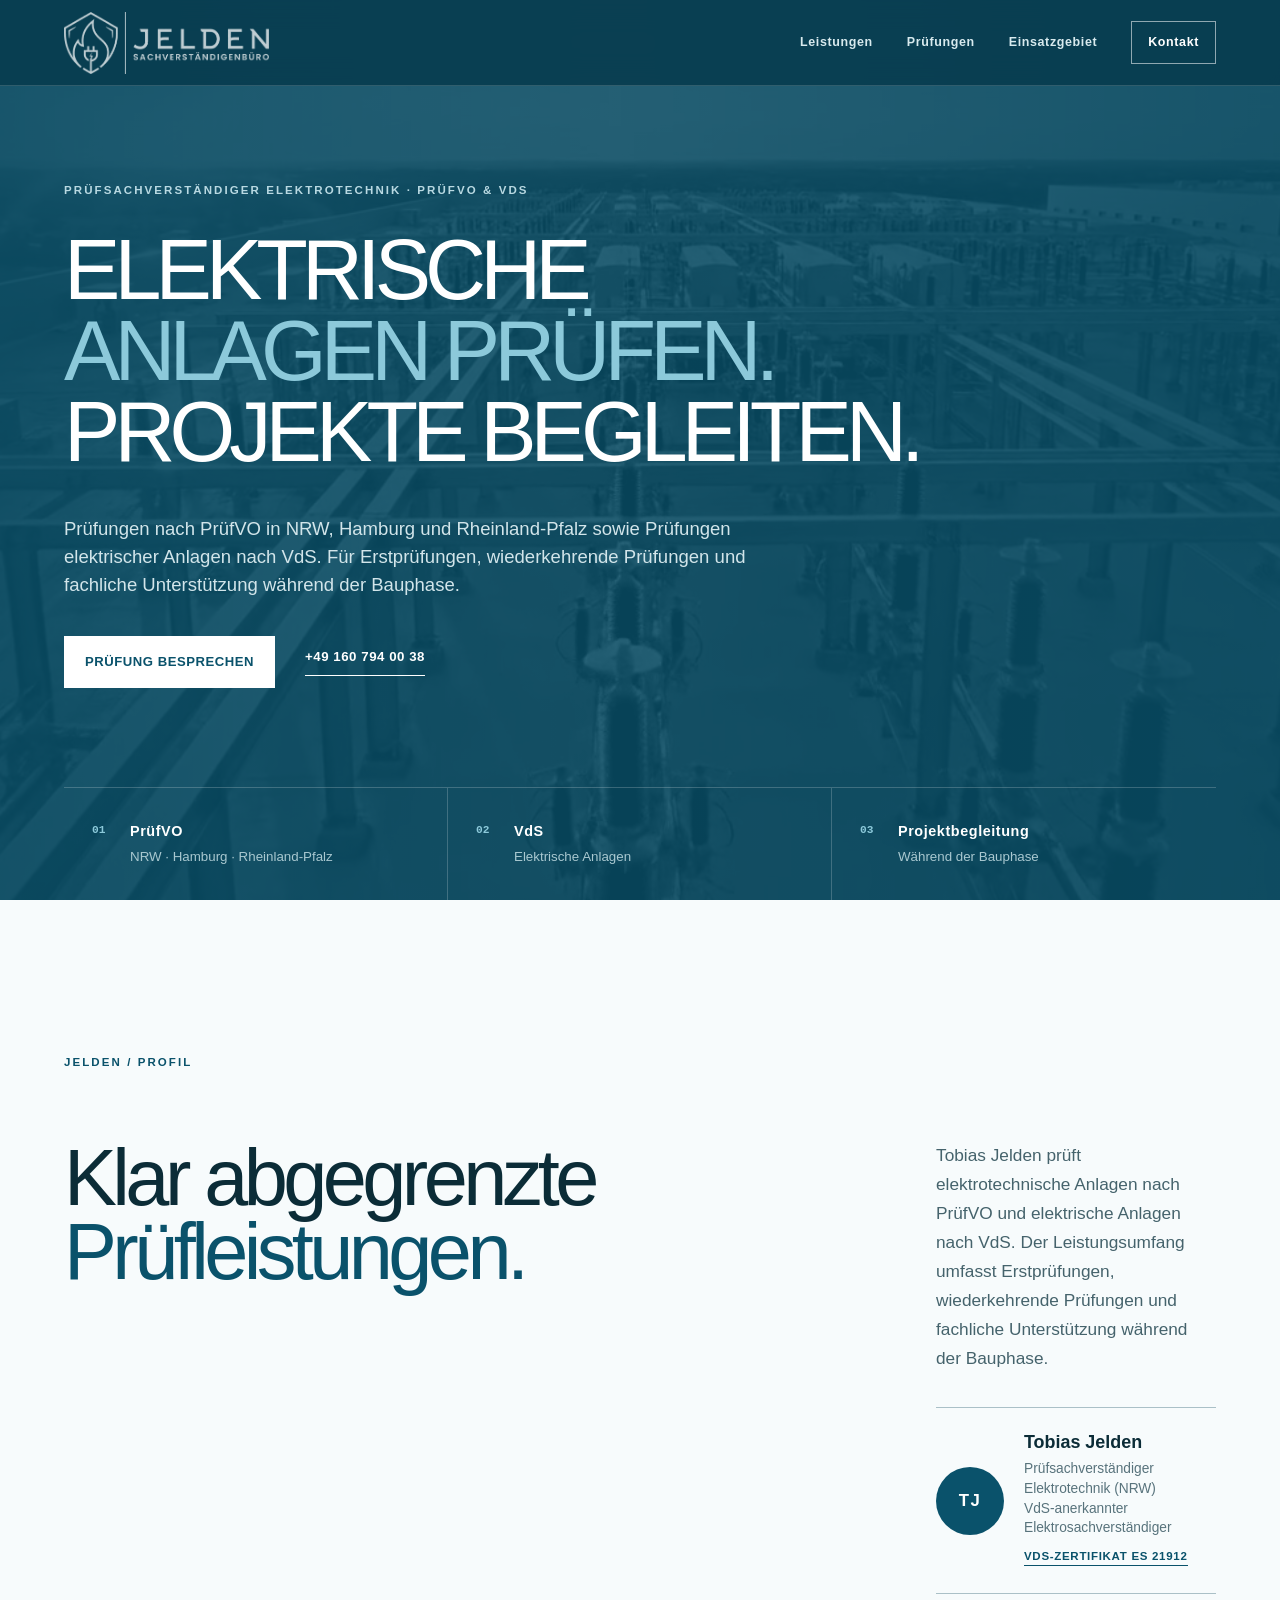
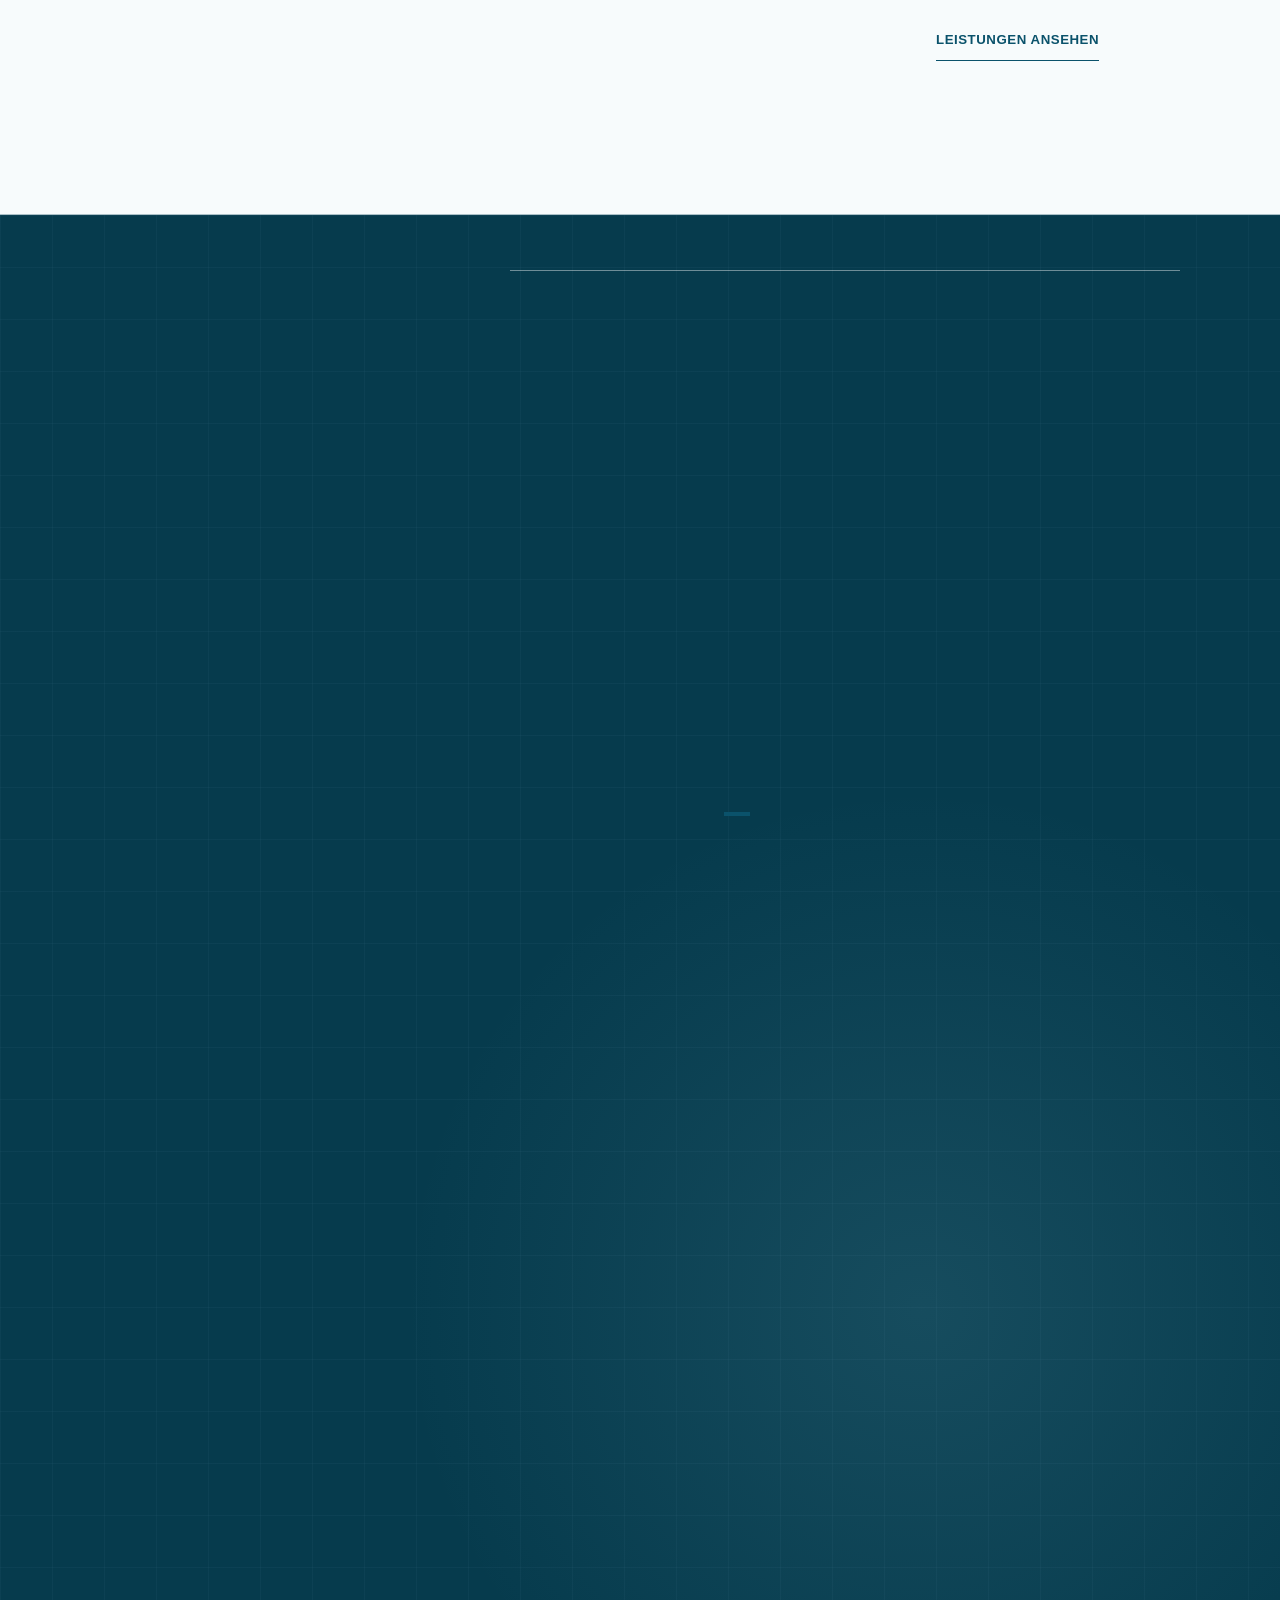
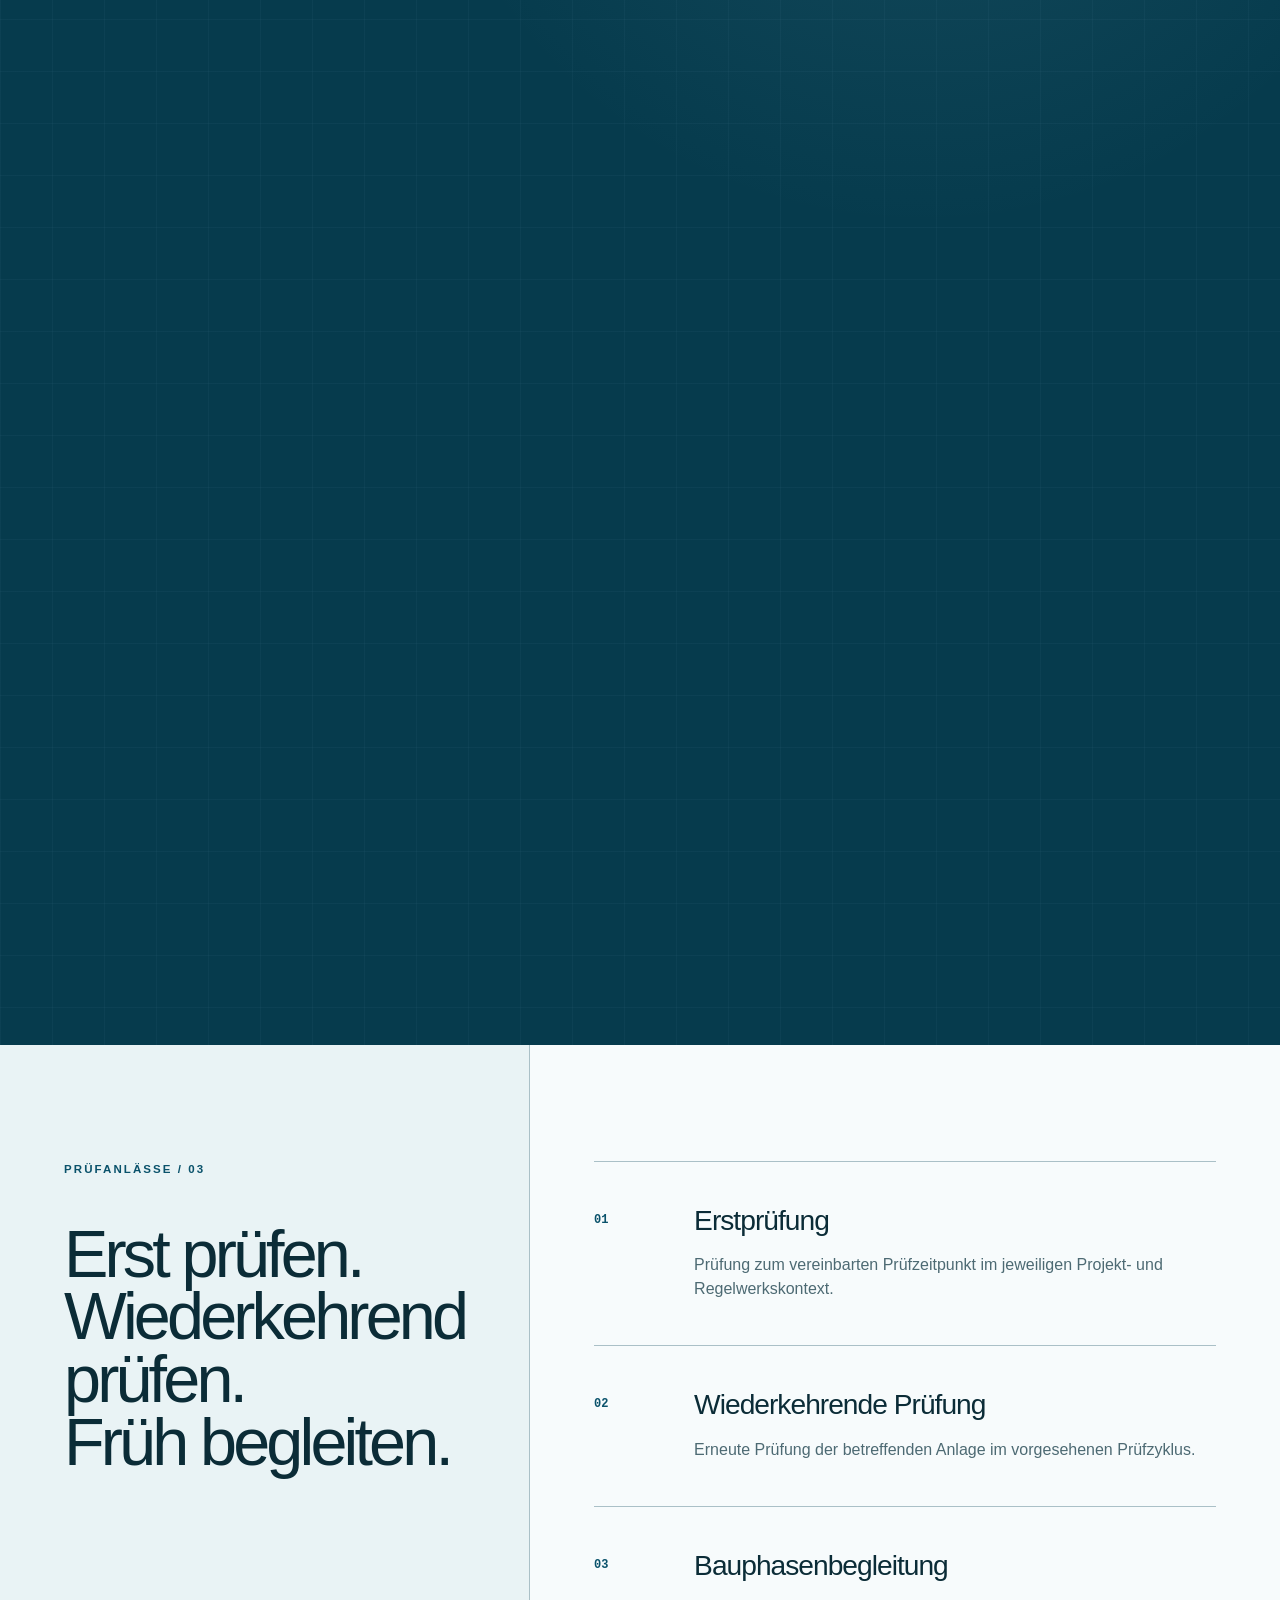
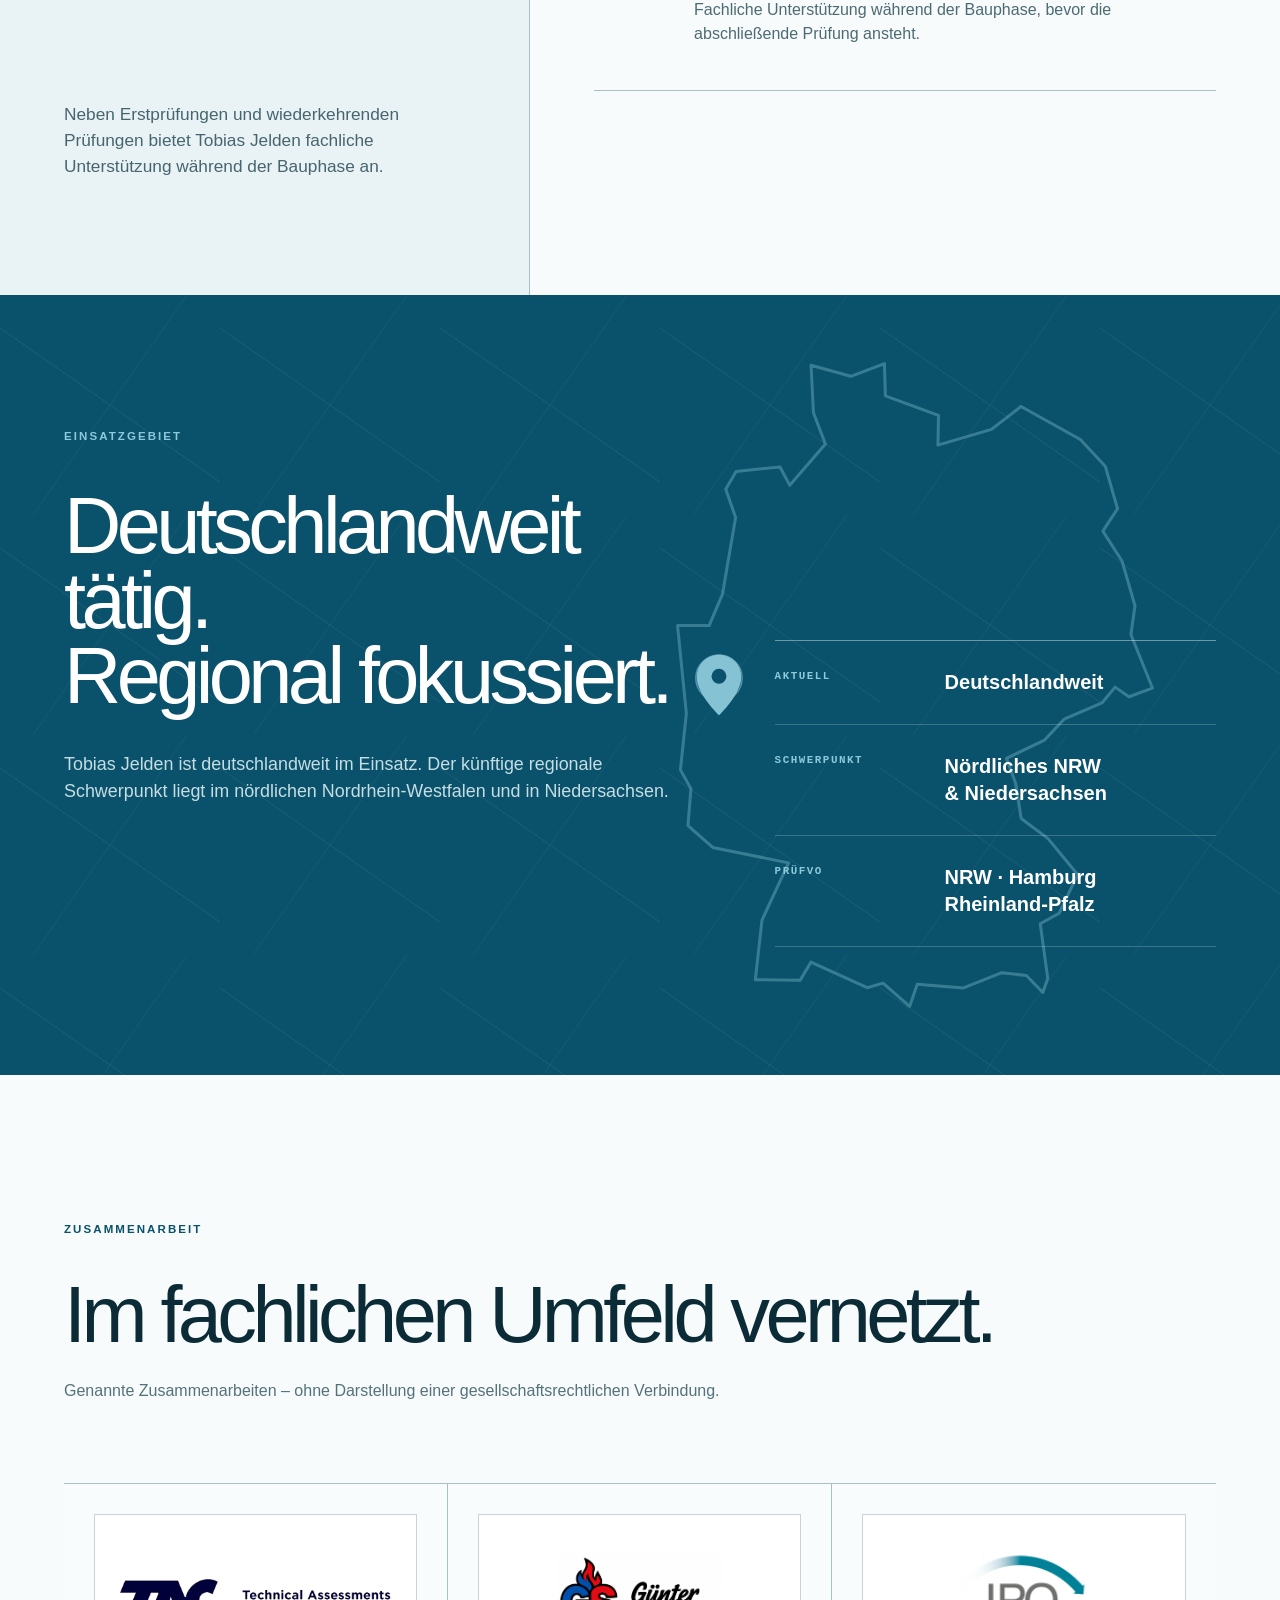
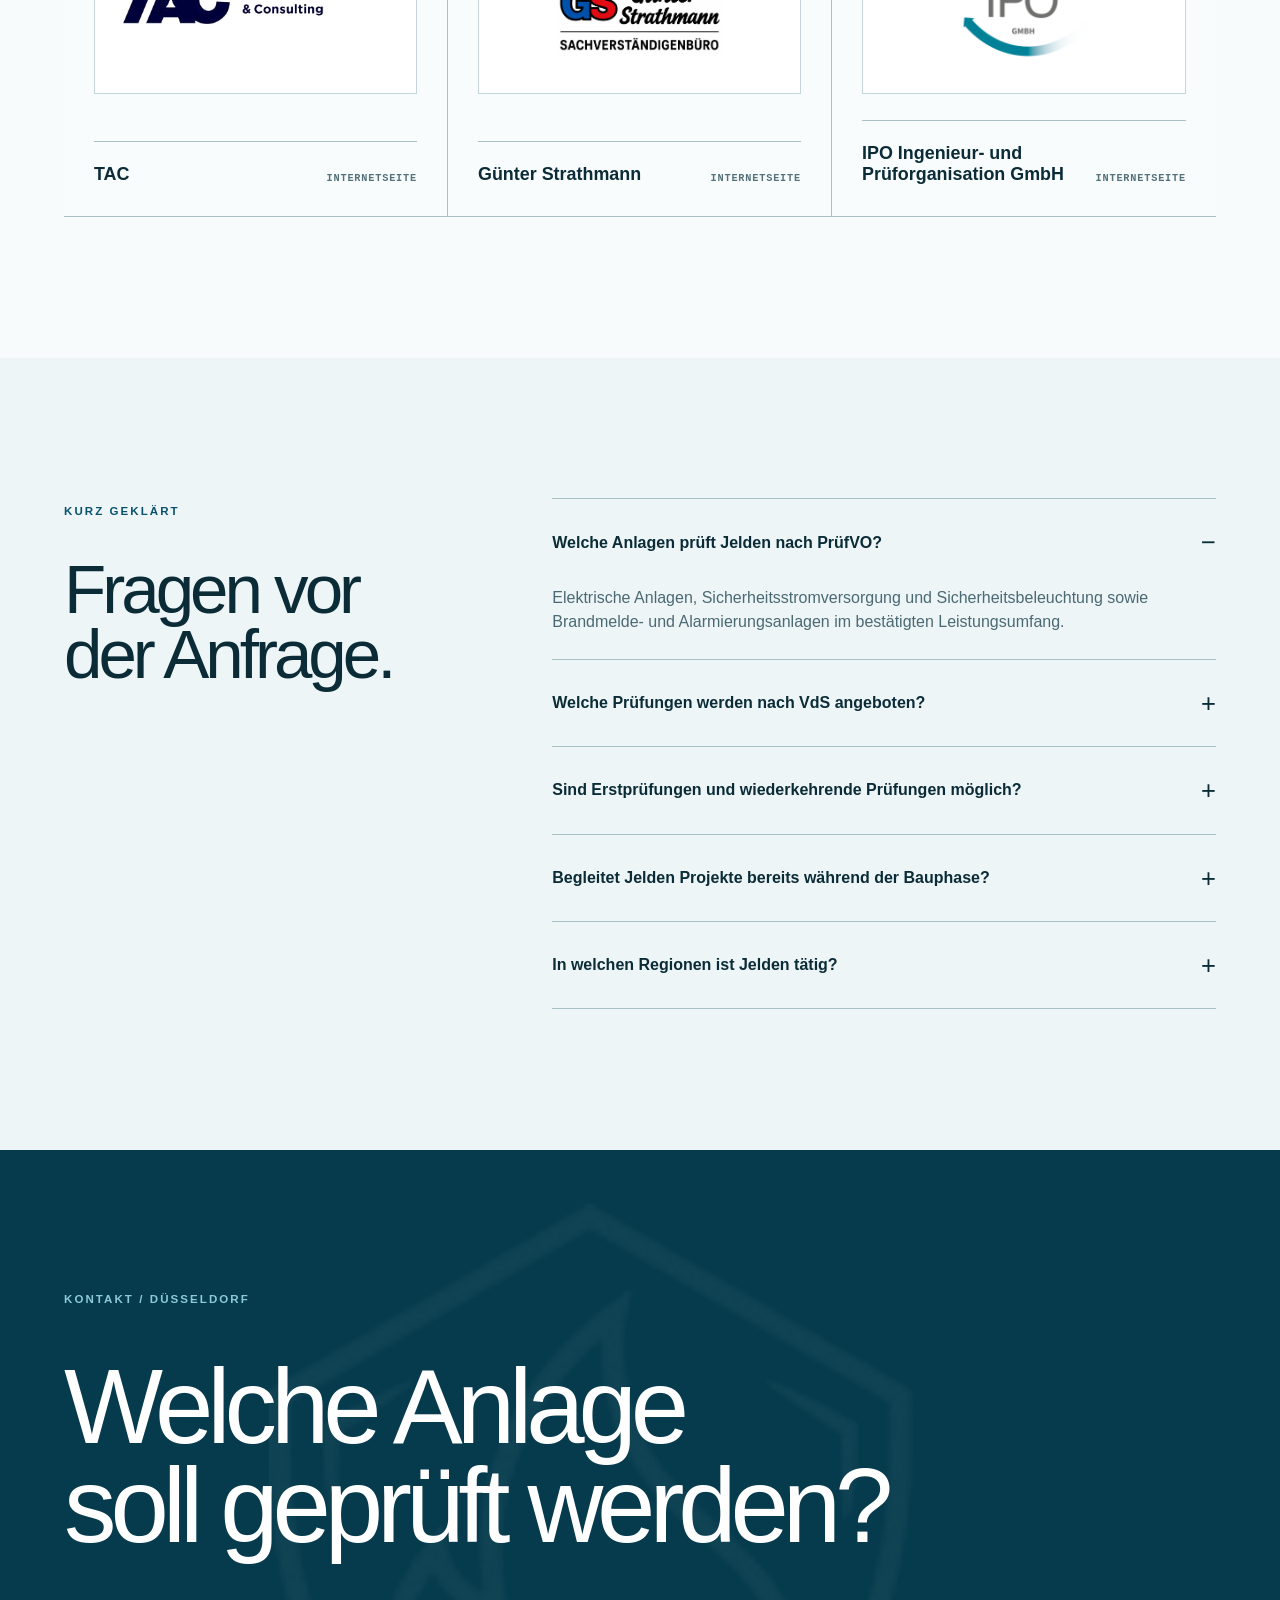
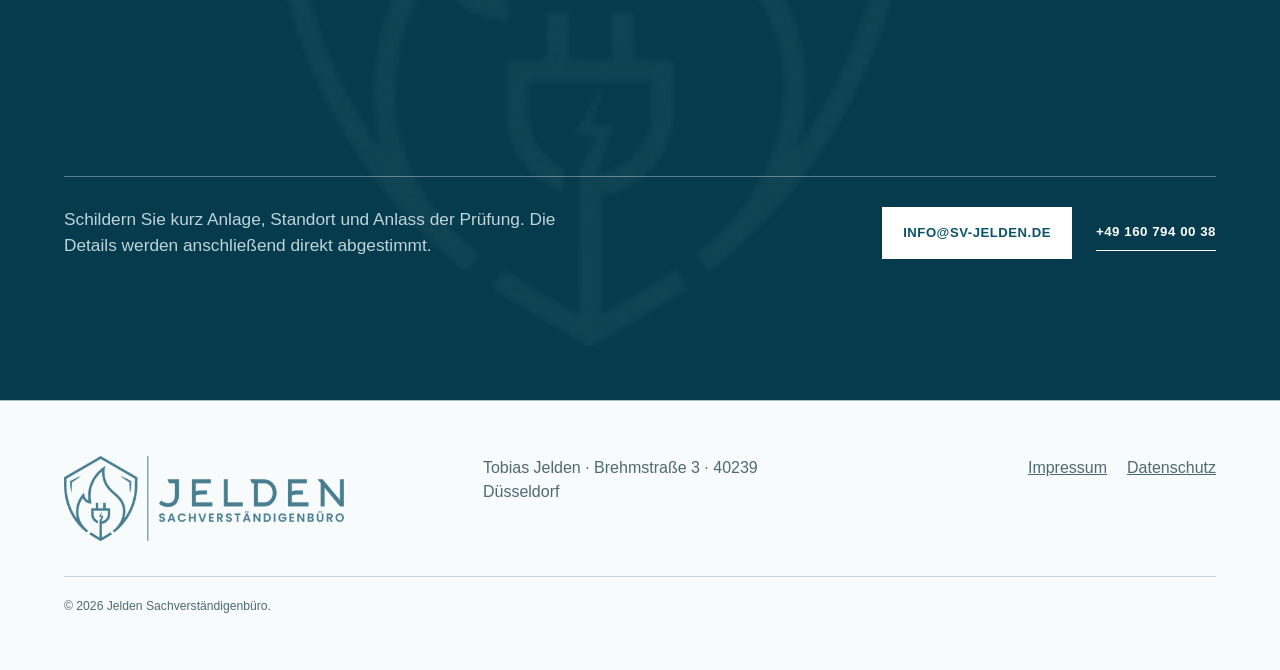
==== v2/index.html @ fa3ef84e "Restore header logo and center contact watermark" ====
<!doctype html>
<html lang="de">
<head>
  <meta charset="utf-8">
  <meta name="viewport" content="width=device-width, initial-scale=1">
  <meta name="robots" content="noindex,nofollow,noarchive">
  <meta name="description" content="Prüfungen elektrischer Anlagen, Sicherheitsstromversorgung, Sicherheitsbeleuchtung sowie Brandmelde- und Alarmierungsanlagen nach PrüfVO und VdS.">
  <meta name="theme-color" content="#0a526b">
  <meta property="og:title" content="Prüfsachverständiger Elektrotechnik | Jelden">
  <meta property="og:description" content="Prüfungen elektrischer Anlagen, Sicherheitsstromversorgung, Sicherheitsbeleuchtung sowie Brandmelde- und Alarmierungsanlagen nach PrüfVO und VdS.">
  <meta property="og:type" content="website">
  <title>Prüfsachverständiger Elektrotechnik | Jelden</title>
  <link rel="icon" href="../assets/favicon.ico?v=5">
  <link rel="apple-touch-icon" href="../assets/apple-touch-icon.png?v=5">
  <link rel="stylesheet" href="styles.css?v=21">
  <script src="script.js?v=8" defer></script>
</head>
<body>
  <a class="skip-link" href="#main">Zum Inhalt springen</a>

  <header class="site-header" data-header>
    <a class="brand" href="#top" aria-label="Jelden Sachverständigenbüro – Start">
      <img src="../assets/brand/logo-white-transparent.png?v=3" alt="Jelden Sachverständigenbüro" width="449" height="136">
    </a>
    <button class="menu-toggle" type="button" aria-label="Menü öffnen" aria-controls="main-nav" aria-expanded="false" data-menu-toggle>
      <span></span><span></span>
    </button>
    <nav class="main-nav" id="main-nav" aria-label="Hauptnavigation" data-nav>
      <a href="#leistungen">Leistungen</a>
      <a href="#pruefungen">Prüfungen</a>
      <a href="#gebiet">Einsatzgebiet</a>
      <a href="#kontakt" class="nav-cta">Kontakt</a>
    </nav>
  </header>

  <main id="main">
    <section class="hero" id="top">
      <div class="hero-media" aria-hidden="true">
        <video class="hero-video hero-video-pruefanlagen" data-hero-video muted autoplay loop playsinline preload="metadata" poster="../assets/video/hero-jelden-pruefanlagen.jpg?v=5">
          <source src="../assets/video/hero-jelden-pruefanlagen.webm?v=5" type="video/webm">
          <source src="../assets/video/hero-jelden-pruefanlagen.mp4?v=5" type="video/mp4">
        </video>
      </div>
      <div class="hero-content">
        <p class="kicker">Prüfsachverständiger Elektrotechnik · PrüfVO &amp; VdS</p>
        <h1>ELEKTRISCHE<br><span>ANLAGEN PRÜFEN.</span><br>PROJEKTE BEGLEITEN.</h1>
        <p class="hero-lead">Prüfungen nach PrüfVO in NRW, Hamburg und Rheinland-Pfalz sowie Prüfungen elektrischer Anlagen nach VdS. Für Erstprüfungen, wiederkehrende Prüfungen und fachliche Unterstützung während der Bauphase.</p>
        <div class="hero-actions">
          <a class="button button-light" href="mailto:info@sv-jelden.de?subject=Anfrage%20zur%20Pr%C3%BCfung">Prüfung besprechen</a>
          <a class="text-link" href="tel:+491607940038">+49 160 794 00 38</a>
        </div>
      </div>
      <div class="hero-facts">
        <div><span>01</span><strong>PrüfVO</strong><small>NRW · Hamburg · Rheinland-Pfalz</small></div>
        <div><span>02</span><strong>VdS</strong><small>Elektrische Anlagen</small></div>
        <div><span>03</span><strong>Projektbegleitung</strong><small>Während der Bauphase</small></div>
      </div>
    </section>

    <section class="statement" aria-labelledby="statement-title">
      <div class="section-code">JELDEN / PROFIL</div>
      <h2 id="statement-title">Klar abgegrenzte<br><span>Prüfleistungen.</span></h2>
      <div class="statement-copy">
        <p>Tobias Jelden prüft elektrotechnische Anlagen nach PrüfVO und elektrische Anlagen nach VdS. Der Leistungsumfang umfasst Erstprüfungen, wiederkehrende Prüfungen und fachliche Unterstützung während der Bauphase.</p>
        <div class="profile-proof" aria-label="Qualifikation von Tobias Jelden">
          <span class="profile-monogram" aria-hidden="true">TJ</span>
          <div>
            <strong>Tobias Jelden</strong>
            <span>Prüfsachverständiger Elektrotechnik (NRW)<br>VdS-anerkannter Elektrosachverständiger</span>
            <a href="https://vds.de/zertifikate/zertifikat/3F853292" target="_blank" rel="noopener noreferrer">VdS-Zertifikat ES 21912</a>
          </div>
        </div>
        <a class="line-link" href="#leistungen">Leistungen ansehen</a>
      </div>
    </section>

    <section class="services" id="leistungen" aria-labelledby="services-title" data-clipboard-section>
      <header class="services-intro dark-head">
        <span class="section-code">LEISTUNGSBEREICHE / 04</span>
        <h2 id="services-title">Was geprüft wird.</h2>
        <p>Anlagenart, Standort und Prüfungsanlass bestimmen den konkreten Umfang.</p>
        <span class="scroll-note" aria-hidden="true">Scrollen: Leistungen durchlaufen</span>
      </header>
      <div class="clipboard-track">
        <div class="clipboard-stage">
          <div class="clipboard" data-clipboard data-current-service="01">
            <div class="clipboard-clip" aria-hidden="true"><span></span></div>
            <div class="clipboard-sheet">
              <div class="sheet-head">
                <img class="sheet-logo" src="../assets/brand/logo-teal-transparent.png" alt="Jelden Sachverständigenbüro" width="449" height="136">
                <div><span>PRÜFPROTOKOLL / LEISTUNGEN</span><strong>Leistungs-Checkliste</strong></div>
                <small>Fachrichtung<br>Elektrotechnik</small>
              </div>
              <div class="service-list" aria-label="Vier Leistungsbereiche, die beim Scrollen nacheinander angezeigt werden">
                <article class="service-row is-active is-checked" data-clipboard-item>
                  <span class="service-check" aria-hidden="true">✓</span>
                  <div><span class="service-number">01</span><h3>Elektrische Anlagen nach PrüfVO</h3><p>Prüfungen elektrischer Anlagen im bestätigten Leistungsumfang für NRW, Hamburg und Rheinland-Pfalz.</p></div>
                  <span class="service-tag">PRÜFVO</span>
                </article>
                <article class="service-row" data-clipboard-item>
                  <span class="service-check" aria-hidden="true">✓</span>
                  <div><span class="service-number">02</span><h3>Sicherheitsstrom&shy;versorgung &amp; Sicherheits&shy;beleuchtung</h3><p>Prüfungen von Sicherheitsstromversorgungs- und Sicherheitsbeleuchtungsanlagen nach PrüfVO.</p></div>
                  <span class="service-tag">PRÜFVO</span>
                </article>
                <article class="service-row" data-clipboard-item>
                  <span class="service-check" aria-hidden="true">✓</span>
                  <div><span class="service-number">03</span><h3>Brandmelde- &amp; Alarmierungs&shy;anlagen</h3><p>Prüfungen von Brandmelde- und Alarmierungsanlagen nach PrüfVO.</p></div>
                  <span class="service-tag">PRÜFVO</span>
                </article>
                <article class="service-row" data-clipboard-item>
                  <span class="service-check" aria-hidden="true">✓</span>
                  <div><span class="service-number">04</span><h3>VdS-Prüfung elektrischer Anlagen</h3><p>Prüfungen elektrischer Anlagen durch einen VdS-anerkannten Elektrosachverständigen.</p></div>
                  <span class="service-tag">VdS</span>
                </article>
              </div>
              <div class="sheet-foot" aria-hidden="true">
                <span class="sheet-counter"><b data-service-current>01</b> / 04</span>
                <span class="service-progress"><i class="is-current"></i><i></i><i></i><i></i></span>
                <span>Standort + Anlass beachten</span>
              </div>
            </div>
          </div>
        </div>
      </div>
    </section>

    <section class="inspection-modes" id="pruefungen" aria-labelledby="modes-title">
      <div class="modes-intro">
        <span class="section-code">PRÜFANLÄSSE / 03</span>
        <h2 id="modes-title">Erst prüfen.<br>Wiederkehrend prüfen.<br>Früh begleiten.</h2>
        <p>Neben Erstprüfungen und wiederkehrenden Prüfungen bietet Tobias Jelden fachliche Unterstützung während der Bauphase an.</p>
      </div>
      <div class="modes-list">
        <article><span>01</span><h3>Erstprüfung</h3><p>Prüfung zum vereinbarten Prüfzeitpunkt im jeweiligen Projekt- und Regelwerkskontext.</p></article>
        <article><span>02</span><h3>Wiederkehrende Prüfung</h3><p>Erneute Prüfung der betreffenden Anlage im vorgesehenen Prüfzyklus.</p></article>
        <article><span>03</span><h3>Bauphasenbegleitung</h3><p>Fachliche Unterstützung während der Bauphase, bevor die abschließende Prüfung ansteht.</p></article>
      </div>
    </section>

    <section class="territory" id="gebiet" aria-labelledby="territory-title">
      <div class="territory-grid" aria-hidden="true"></div>
      <div class="territory-map" aria-hidden="true">
        <img src="../assets/maps/germany-duesseldorf.svg?v=2" alt="" width="620" height="760">
      </div>
      <div class="territory-copy">
        <span class="section-code">EINSATZGEBIET</span>
        <h2 id="territory-title">Deutschlandweit tätig.<br>Regional fokussiert.</h2>
        <p>Tobias Jelden ist deutschlandweit im Einsatz. Der künftige regionale Schwerpunkt liegt im nördlichen Nordrhein-Westfalen und in Niedersachsen.</p>
      </div>
      <div class="territory-data">
        <div><span>AKTUELL</span><strong>Deutschlandweit</strong></div>
        <div><span>SCHWERPUNKT</span><strong>Nördliches NRW<br>& Niedersachsen</strong></div>
        <div><span>PRÜFVO</span><strong>NRW · Hamburg<br>Rheinland-Pfalz</strong></div>
      </div>
    </section>

    <section class="partners" aria-labelledby="partners-title">
      <span class="section-code">ZUSAMMENARBEIT</span>
      <h2 id="partners-title">Im fachlichen Umfeld vernetzt.</h2>
      <p class="partners-note">Genannte Zusammenarbeiten – ohne Darstellung einer gesellschaftsrechtlichen Verbindung.</p>
      <div class="partner-list">
        <a class="partner-card" href="https://www.tac-sv.de/" target="_blank" rel="noopener noreferrer" aria-label="Internetseite von TAC – Technical Assessments &amp; Consulting öffnen">
          <span class="partner-logo partner-logo-tac">
            <img src="../assets/partners/tac-technical-assessments-consulting.png" alt="TAC – Technical Assessments &amp; Consulting" width="392" height="72">
          </span>
          <span class="partner-meta"><strong>TAC</strong><small>Internetseite</small></span>
        </a>
        <a class="partner-card" href="https://www.xn--geprfte-sicherheit-p6b.de/" target="_blank" rel="noopener noreferrer" aria-label="Internetseite des Sachverständigenbüros Günter Strathmann öffnen">
          <span class="partner-logo partner-logo-strathmann">
            <img src="../assets/partners/guenter-strathmann-sachverstaendigenbuero.png" alt="Günter Strathmann Sachverständigenbüro" width="753" height="451">
          </span>
          <span class="partner-meta"><strong>Günter Strathmann</strong><small>Internetseite</small></span>
        </a>
        <a class="partner-card" href="https://www.ipo-sv.de/" target="_blank" rel="noopener noreferrer" aria-label="Internetseite der IPO Ingenieur- und Prüforganisation GmbH öffnen">
          <span class="partner-logo partner-logo-ipo">
            <img src="../assets/partners/ipo-ingenieur-prueforganisation.png" alt="IPO Ingenieur- und Prüforganisation GmbH" width="300" height="276">
          </span>
          <span class="partner-meta"><strong>IPO Ingenieur- und Prüforganisation GmbH</strong><small>Internetseite</small></span>
        </a>
      </div>
    </section>

    <section class="faq-section" aria-labelledby="faq-title">
      <div>
        <span class="section-code">KURZ GEKLÄRT</span>
        <h2 id="faq-title">Fragen vor der Anfrage.</h2>
      </div>
      <div class="faq-list" data-accordion>
        <article class="faq-item is-open">
          <button id="faq-question-1" type="button" aria-expanded="true" aria-controls="faq-answer-1"><span>Welche Anlagen prüft Jelden nach PrüfVO?</span><span class="faq-icon">−</span></button>
          <div class="faq-answer" id="faq-answer-1" role="region" aria-labelledby="faq-question-1" aria-hidden="false"><p>Elektrische Anlagen, Sicherheitsstromversorgung und Sicherheitsbeleuchtung sowie Brandmelde- und Alarmierungsanlagen im bestätigten Leistungsumfang.</p></div>
        </article>
        <article class="faq-item">
          <button id="faq-question-2" type="button" aria-expanded="false" aria-controls="faq-answer-2"><span>Welche Prüfungen werden nach VdS angeboten?</span><span class="faq-icon">+</span></button>
          <div class="faq-answer" id="faq-answer-2" role="region" aria-labelledby="faq-question-2" aria-hidden="true"><p>Prüfungen elektrischer Anlagen nach VdS. Tobias Jeldens Anerkennung als Elektrosachverständiger ist über das verlinkte VdS-Zertifikat ES 21912 nachweisbar.</p></div>
        </article>
        <article class="faq-item">
          <button id="faq-question-3" type="button" aria-expanded="false" aria-controls="faq-answer-3"><span>Sind Erstprüfungen und wiederkehrende Prüfungen möglich?</span><span class="faq-icon">+</span></button>
          <div class="faq-answer" id="faq-answer-3" role="region" aria-labelledby="faq-question-3" aria-hidden="true"><p>Ja. Beide Prüfarten gehören zum bestätigten Leistungsumfang.</p></div>
        </article>
        <article class="faq-item">
          <button id="faq-question-4" type="button" aria-expanded="false" aria-controls="faq-answer-4"><span>Begleitet Jelden Projekte bereits während der Bauphase?</span><span class="faq-icon">+</span></button>
          <div class="faq-answer" id="faq-answer-4" role="region" aria-labelledby="faq-question-4" aria-hidden="true"><p>Ja. Neben den Prüfungen ist fachliche Unterstützung während der Bauphase möglich.</p></div>
        </article>
        <article class="faq-item">
          <button id="faq-question-5" type="button" aria-expanded="false" aria-controls="faq-answer-5"><span>In welchen Regionen ist Jelden tätig?</span><span class="faq-icon">+</span></button>
          <div class="faq-answer" id="faq-answer-5" role="region" aria-labelledby="faq-question-5" aria-hidden="true"><p>Deutschlandweit. Der künftige regionale Schwerpunkt liegt im nördlichen NRW und in Niedersachsen. PrüfVO-Leistungen werden für NRW, Hamburg und Rheinland-Pfalz ausgewiesen.</p></div>
        </article>
      </div>
    </section>

    <section class="contact" id="kontakt" aria-labelledby="contact-title">
      <div class="contact-mark" aria-hidden="true"><img src="../assets/brand/mark-white-transparent.png?v=2" alt=""></div>
      <span class="section-code">KONTAKT / DÜSSELDORF</span>
      <h2 id="contact-title">Welche Anlage<br>soll geprüft werden?</h2>
      <div class="contact-bottom">
        <p>Schildern Sie kurz Anlage, Standort und Anlass der Prüfung. Die Details werden anschließend direkt abgestimmt.</p>
        <div class="contact-actions">
          <a class="button button-light" href="mailto:info@sv-jelden.de?subject=Anfrage%20zur%20Pr%C3%BCfung">info@sv-jelden.de</a>
          <a class="text-link" href="tel:+491607940038">+49 160 794 00 38</a>
        </div>
      </div>
    </section>
  </main>

  <footer class="site-footer">
    <a class="footer-brand" href="#top"><img src="../assets/brand/logo-teal-transparent.png" alt="Jelden Sachverständigenbüro"></a>
    <address>Tobias Jelden · Brehmstraße 3 · 40239 Düsseldorf</address>
    <div class="footer-links"><button type="button" data-legal="impressum">Impressum</button><button type="button" data-legal="privacy">Datenschutz</button></div>
    <p>© <span data-year></span> Jelden Sachverständigenbüro.</p>
  </footer>

  <dialog class="legal-dialog" data-dialog="impressum" data-legal-dialog aria-labelledby="impressum-title">
    <button class="dialog-close" type="button" data-dialog-close data-legal-close aria-label="Schließen">×</button>
    <span class="section-code">ENTWURF</span>
    <h2 id="impressum-title">Impressum</h2>
    <p><strong>Tobias Jelden</strong><br>Prüfsachverständiger – Fachrichtung Elektrotechnik (NRW)<br>Brehmstraße 3<br>40239 Düsseldorf</p>
    <p>Telefon: +49 160 794 00 38<br>E-Mail: info@sv-jelden.de</p>
    <p><strong>Hinweis:</strong> Berufsrechtliche Pflichtangaben sind vor der Liveschaltung vollständig zu ergänzen und rechtlich zu prüfen.</p>
  </dialog>
  <dialog class="legal-dialog" data-dialog="privacy" aria-labelledby="privacy-title">
    <button class="dialog-close" type="button" data-dialog-close aria-label="Schließen">×</button>
    <span class="section-code">ENTWURF</span>
    <h2 id="privacy-title">Datenschutz</h2>
    <p>Diese Designvorschau enthält keine Formulare, Analyse- oder Trackingdienste. Beim Aufruf über GitHub Pages gelten ergänzend die technischen Rahmenbedingungen des Hosting-Anbieters.</p>
    <p>Eine vollständige Datenschutzerklärung ist vor der Liveschaltung auf den Produktivdomains bereitzustellen und rechtlich zu prüfen.</p>
  </dialog>
</body>
</html>
---- v2/styles.css ----
@layer reset,base,components,layout,responsive;

@layer reset{
  *,*::before,*::after{box-sizing:border-box}
  html{scroll-behavior:smooth;overflow-x:clip}
  body,h1,h2,h3,p,figure{margin:0}
  img{display:block;max-width:100%}
  button,input,textarea{font:inherit}
}

@layer base{
  :root{
    --deep:#063b4d;
    --brand:#0a526b;
    --brand-2:#0a526b;
    --cyan:#8cc9da;
    --ice:#f7fbfc;
    --white:#fff;
    --ink:#0b2c37;
    --muted:#9fbfc8;
    --line:rgba(255,255,255,.2);
    --light-line:#aac0c7;
    --header-h:86px;
    --gutter:clamp(22px,5vw,78px);
    --max:1500px;
    --sans:"Helvetica Neue",Helvetica,Arial,sans-serif;
  }
  body{background:var(--ice);color:var(--ink);font-family:var(--sans);font-size:16px;line-height:1.5;overflow-x:clip}
  a{color:inherit}
  h1,h2,h3{font-weight:520;text-wrap:balance}
  h2{font-size:clamp(3rem,6.2vw,7.3rem);line-height:.94;letter-spacing:-.058em}
  h3{font-size:clamp(1.55rem,2.2vw,2.45rem);line-height:1.05;letter-spacing:-.035em}
  section[id]{scroll-margin-top:var(--header-h)}
  .skip-link{position:fixed;z-index:1000;left:12px;top:10px;padding:10px 14px;background:#fff;color:var(--brand);transform:translateY(-160%)}
  .skip-link:focus{transform:none}
  .section-code,.kicker{font-size:.72rem;font-weight:750;letter-spacing:.18em;text-transform:uppercase}
  .section-code{color:var(--brand-2)}
  .button{min-height:52px;display:inline-flex;align-items:center;justify-content:center;padding:0 20px;text-decoration:none;font-size:.82rem;font-weight:750;letter-spacing:.04em;text-transform:uppercase;border:1px solid currentColor;transition:background .2s,color .2s}
  .button-light{background:#fff;color:var(--brand);border-color:#fff}
  .button-light:hover{background:var(--cyan);border-color:var(--cyan);color:var(--deep)}
  .text-link,.line-link{display:inline-flex;align-items:center;justify-content:flex-start;text-decoration:none;padding-bottom:8px;border-bottom:1px solid currentColor;font-size:.83rem;font-weight:700;letter-spacing:.04em;text-transform:uppercase}
  :where(a,button):focus-visible{outline:3px solid #fff;outline-offset:3px;box-shadow:0 0 0 6px var(--brand-2)}
}

@layer components{
  .site-header{height:var(--header-h);position:fixed;z-index:100;inset:0 0 auto;display:flex;align-items:center;justify-content:space-between;padding:0 var(--gutter);background:rgba(6,59,77,.86);border-bottom:1px solid rgba(255,255,255,.16);backdrop-filter:blur(16px)}
  .brand{display:block;width:280px;height:62px}
  .brand img{width:100%;height:100%;object-fit:contain;object-position:left center}
  .main-nav{display:flex;align-items:center;gap:34px;color:#d8eaee}
  .main-nav a{text-decoration:none;font-size:.78rem;font-weight:650;letter-spacing:.05em}
  .main-nav a:not(.nav-cta):hover{color:#fff}
  .nav-cta{padding:11px 16px;border:1px solid rgba(255,255,255,.55);color:#fff}
  .menu-toggle{display:none;width:48px;height:48px;background:transparent;border:1px solid rgba(255,255,255,.3);color:#fff;padding:13px}
  .menu-toggle span{display:block;width:100%;height:1px;background:currentColor;margin:6px 0;transition:transform .2s}
  .menu-toggle[aria-expanded="true"] span:first-child{transform:translateY(3.5px) rotate(45deg)}
  .menu-toggle[aria-expanded="true"] span:last-child{transform:translateY(-3.5px) rotate(-45deg)}

  .service-row{--service-offset:0;--service-opacity:0;position:absolute;inset:12px 0;display:grid;grid-template-columns:52px minmax(0,1fr) 76px;align-items:center;gap:24px;padding:42px 30px;border:1px solid rgba(10,82,107,.18);border-left:3px solid var(--brand);border-radius:3px;color:#24434b;background:linear-gradient(105deg,#f1f8fa 0%,#fff 66%);opacity:var(--service-opacity);transform:translate3d(0,calc(var(--service-offset)*108%),0) rotate(calc(var(--service-offset)*-.7deg));transform-origin:50% 50%;will-change:transform,opacity;pointer-events:none}
  .service-row.is-active{pointer-events:auto}
  .service-row>div{min-width:0}
  .service-check{width:42px;aspect-ratio:1;display:grid;place-items:center;border:1.5px solid var(--brand);border-radius:2px;color:transparent;font-size:1.25rem;font-weight:800}
  .service-row.is-checked .service-check{background:var(--brand);color:#fff}
  .service-number{display:block;margin-bottom:11px;font:750 .7rem/1 monospace;letter-spacing:.16em;color:#66848d}
  .service-row h3{font-size:clamp(1.55rem,2.35vw,2.25rem);line-height:1.01;letter-spacing:-.045em;color:var(--brand)}
  .service-row p{max-width:520px;margin-top:15px;font-size:.92rem;line-height:1.5;color:#4c6b74}
  .service-tag{text-align:right;font:750 .62rem/1 monospace;letter-spacing:.1em;color:var(--brand)}

  .faq-item{border-top:1px solid var(--light-line)}
  .faq-item:last-child{border-bottom:1px solid var(--light-line)}
  .faq-item button{width:100%;display:flex;justify-content:space-between;gap:20px;align-items:center;border:0;background:transparent;color:inherit;text-align:left;padding:24px 0;font-weight:650;cursor:pointer}
  .faq-icon{font-size:1.6rem;font-weight:300}
  .faq-answer{display:grid;grid-template-rows:0fr;transition:grid-template-rows .25s}
  .faq-answer p{overflow:hidden;color:#4b6972;max-width:690px}
  .faq-item.is-open .faq-answer{grid-template-rows:1fr}
  .faq-item.is-open .faq-answer p{padding:0 0 25px}

  .legal-dialog{width:min(640px,calc(100vw - 32px));border:1px solid #9db5bc;background:var(--ice);color:var(--ink);padding:clamp(28px,5vw,54px)}
  .legal-dialog::backdrop{background:rgba(2,25,33,.82);backdrop-filter:blur(5px)}
  .legal-dialog h2{font-size:clamp(2.5rem,5vw,4.5rem);margin:22px 0 30px}
  .legal-dialog p+p{margin-top:18px}
  .dialog-close{position:absolute;right:16px;top:14px;width:42px;height:42px;border:1px solid #8aa7af;background:transparent;color:var(--brand);font-size:1.7rem;cursor:pointer}
}

@layer layout{
  .hero{position:relative;min-height:100svh;padding:calc(var(--header-h) + 72px) var(--gutter) 0;background:var(--brand);color:#fff;overflow:hidden;display:grid;grid-template-columns:minmax(0,1fr);grid-template-rows:1fr auto;gap:35px;isolation:isolate}
  .hero-media{position:absolute;inset:0;z-index:-4;overflow:hidden;background:#063b4d;opacity:.25}
  .hero-media::after{content:"";position:absolute;inset:0;z-index:2;background:linear-gradient(90deg,rgba(4,46,62,.72) 0%,rgba(4,46,62,.48) 48%,rgba(4,46,62,.68) 100%)}
  .hero-video{position:absolute;inset:-3%;width:106%;height:106%;object-fit:cover;pointer-events:none;filter:grayscale(1) saturate(.22) contrast(1.12);opacity:1}
  .hero-video-pruefanlagen{object-position:center center}
  .hero-content{align-self:center;min-width:0;width:100%;max-width:1120px;padding-bottom:40px}
  .kicker{color:#b9d9e2;margin-bottom:30px}
  .hero h1{font-size:clamp(4.2rem,6.6vw,8.6rem);line-height:.96;letter-spacing:-.07em;font-weight:520;white-space:nowrap}
  .hero h1 span{color:var(--cyan)}
  .hero-lead{max-width:730px;margin-top:42px;font-size:clamp(1.05rem,1.45vw,1.4rem);line-height:1.52;color:#d2e5ea}
  .hero-actions{display:flex;align-items:center;gap:30px;margin-top:36px}
  .hero-actions .text-link{color:#fff}

  .hero-facts{grid-column:1/-1;display:grid;grid-template-columns:repeat(3,1fr);border-top:1px solid var(--line)}
  .hero-facts>div{min-height:112px;padding:20px 28px;display:grid;grid-template-columns:38px 1fr;align-content:center;border-right:1px solid var(--line)}
  .hero-facts>div:last-child{border-right:0}
  .hero-facts span{grid-row:1/3;font:700 .7rem/1 monospace;color:var(--cyan);padding-top:4px}
  .hero-facts strong{font-size:.9rem;letter-spacing:.04em}
  .hero-facts small{margin-top:4px;color:#a9c8d0}

  .statement{padding:clamp(90px,12vw,180px) var(--gutter);display:grid;grid-template-columns:minmax(0,1.5fr) minmax(280px,.5fr);gap:70px;border-bottom:1px solid var(--light-line)}
  .statement>.section-code{grid-column:1/-1}
  .statement>*{min-width:0}
  .statement h2 span{color:var(--brand-2)}
  .statement-copy{align-self:end;font-size:1.08rem;line-height:1.68;color:#45636c}
  .statement-copy .line-link{margin-top:35px;color:var(--brand)}
  .profile-proof{display:grid;grid-template-columns:68px minmax(0,1fr);gap:20px;align-items:center;margin-top:34px;padding:24px 0;border-block:1px solid var(--light-line)}
  .profile-monogram{width:68px;aspect-ratio:1;border-radius:50%;display:grid;place-items:center;background:var(--brand);color:#fff;font-size:1.05rem;font-weight:750;letter-spacing:.08em}
  .profile-proof strong,.profile-proof>div>span{display:block}
  .profile-proof strong{color:var(--ink);font-size:1.12rem;line-height:1.2}
  .profile-proof>div>span{margin-top:5px;font-size:.86rem;line-height:1.45;color:#58737c}
  .profile-proof a{display:inline-flex;gap:8px;margin-top:11px;color:var(--brand);font-size:.72rem;line-height:1.35;font-weight:750;letter-spacing:.06em;text-transform:uppercase;text-decoration:none;border-bottom:1px solid currentColor}

  .services{position:relative;min-height:270vh;display:grid;grid-template-columns:minmax(250px,.62fr) minmax(640px,1.38fr);gap:clamp(45px,6vw,100px);padding:0 var(--gutter);background:var(--deep);background-image:linear-gradient(rgba(140,201,218,.045) 1px,transparent 1px),linear-gradient(90deg,rgba(140,201,218,.045) 1px,transparent 1px);background-size:52px 52px;color:#fff;overflow:clip}
  .services::after{content:"";position:absolute;inset:0;pointer-events:none;background:radial-gradient(circle at 72% 45%,rgba(140,201,218,.12),transparent 32%)}
  .services-intro{position:sticky;z-index:2;top:calc(var(--header-h) + 78px);align-self:start;padding-top:clamp(110px,13vh,155px)}
  .services-intro h2{max-width:530px;margin-top:22px;font-size:clamp(3.6rem,6vw,7rem)}
  .services-intro p{max-width:390px;margin-top:34px;color:#b3cdd4;font-size:1.08rem}
  .scroll-note{display:flex;align-items:center;justify-content:space-between;max-width:255px;margin-top:62px;padding-top:14px;border-top:1px solid rgba(255,255,255,.28);font:700 .68rem/1.4 monospace;letter-spacing:.12em;text-transform:uppercase;color:var(--cyan)}
  .dark-head .section-code{color:var(--cyan)}

  .clipboard-track{position:relative;z-index:1;min-height:270vh}
  .clipboard-stage{position:sticky;top:calc(var(--header-h) + 22px);min-height:calc(100vh - var(--header-h) - 44px);display:grid;place-items:center;padding:30px 0}
  .clipboard{position:relative;width:min(720px,100%);padding:10px;border:1px solid rgba(255,255,255,.32);border-radius:6px;background:var(--brand);box-shadow:0 38px 90px rgba(0,18,24,.34),0 0 0 1px rgba(140,201,218,.11);transform:none}
  .clipboard::before{content:"";position:absolute;z-index:4;left:24px;right:24px;top:10px;height:1px;background:rgba(255,255,255,.42);pointer-events:none}
  .clipboard::after{content:none}
  .clipboard-clip{position:absolute;z-index:5;left:50%;top:-9px;width:132px;height:29px;transform:translateX(-50%);border:1px solid rgba(255,255,255,.72);border-radius:3px;background:var(--brand);box-shadow:0 8px 22px rgba(0,18,24,.2)}
  .clipboard-clip::before{content:"";position:absolute;left:50%;top:-5px;width:48px;height:10px;transform:translateX(-50%);border:1px solid rgba(255,255,255,.72);border-bottom:0;border-radius:3px 3px 0 0;background:var(--brand)}
  .clipboard-clip span{position:absolute;left:31px;right:31px;top:12px;height:2px;border:0;border-radius:1px;background:rgba(255,255,255,.82)}
  .clipboard-sheet{position:relative;min-height:660px;padding:48px clamp(27px,3.2vw,46px) 28px;border-radius:2px;background:#fff;color:var(--ink);overflow:hidden;isolation:isolate}
  .clipboard-sheet::before{content:"";position:absolute;z-index:-1;inset:0;background:radial-gradient(circle at 100% 0,rgba(140,201,218,.13),transparent 36%);pointer-events:none}
  .sheet-head{display:grid;grid-template-columns:160px minmax(0,1fr) auto;align-items:end;gap:14px 24px;padding-bottom:23px;border-bottom:1px solid rgba(10,82,107,.32)}
  .sheet-logo{width:160px;height:auto;align-self:center}
  .sheet-head>div span{display:block;margin-bottom:8px;font:750 .58rem/1 monospace;letter-spacing:.15em;color:#69848c}
  .sheet-head strong{display:block;font-size:clamp(1.35rem,2vw,1.85rem);line-height:1.05;color:var(--brand)}
  .sheet-head small{align-self:end;font:700 .58rem/1.35 monospace;letter-spacing:.08em;text-align:right;text-transform:uppercase;color:var(--brand)}
  .service-list{position:relative;height:375px;margin-top:18px;overflow:hidden;-webkit-mask-image:linear-gradient(transparent 0,#000 10%,#000 90%,transparent 100%);mask-image:linear-gradient(transparent 0,#000 10%,#000 90%,transparent 100%)}
  .sheet-foot{display:grid;grid-template-columns:auto 1fr auto;align-items:center;gap:22px;padding-top:19px;border-top:1px solid rgba(10,82,107,.2);font:700 .58rem/1.3 monospace;letter-spacing:.09em;text-transform:uppercase;color:#5f7d85}
  .sheet-counter b{font-size:1rem;color:var(--brand)}
  .service-progress{display:flex;justify-content:center;gap:8px}
  .service-progress i{display:block;width:26px;height:2px;background:#c4d4d8;transition:background .18s,transform .18s}
  .service-progress i.is-current{background:var(--brand);transform:scaleY(2)}

  .inspection-modes{display:grid;grid-template-columns:.75fr 1.25fr;min-height:850px;background:var(--ice)}
  .modes-intro{padding:clamp(90px,9vw,145px) var(--gutter);background:#e9f3f5;border-right:1px solid var(--light-line);display:flex;flex-direction:column}
  .modes-intro h2{font-size:clamp(3rem,5.2vw,6.4rem);margin:45px 0 38px}
  .modes-intro p{max-width:550px;font-size:1.08rem;color:#47656e;margin-top:auto}
  .modes-list{padding:clamp(90px,9vw,145px) var(--gutter);counter-reset:item}
  .modes-list article{position:relative;padding:44px 0 44px 100px;border-top:1px solid var(--light-line)}
  .modes-list article:last-child{border-bottom:1px solid var(--light-line)}
  .modes-list article>span{position:absolute;left:0;top:52px;font:700 .75rem/1 monospace;color:var(--brand-2)}
  .modes-list h3{margin-bottom:18px}
  .modes-list p{color:#4d6a73;max-width:660px}

  .territory{position:relative;min-height:780px;background:var(--brand);color:#fff;overflow:hidden;padding:clamp(90px,10vw,160px) var(--gutter);display:grid;grid-template-columns:1fr .7fr;gap:80px;isolation:isolate}
  .territory-grid{position:absolute;z-index:-1;inset:0;background-image:linear-gradient(35deg,transparent 49.8%,rgba(255,255,255,.09) 50%,transparent 50.2%),linear-gradient(125deg,transparent 49.8%,rgba(255,255,255,.06) 50%,transparent 50.2%);background-size:220px 220px}
  .territory-map{position:absolute;z-index:-1;right:clamp(70px,6vw,110px);top:50%;width:min(45vw,620px);transform:translateY(-50%);opacity:.95;pointer-events:none}
  .territory-map img{width:100%;height:auto}
  .territory .section-code{color:var(--cyan)}
  .territory h2{margin:42px 0 38px;max-width:900px}
  .territory-copy p{max-width:650px;color:#c6dde3;font-size:1.12rem}
  .territory-data{align-self:end;border-top:1px solid rgba(255,255,255,.4)}
  .territory-data>div{display:grid;grid-template-columns:140px 1fr;gap:30px;padding:28px 0;border-bottom:1px solid rgba(255,255,255,.2)}
  .territory-data span{font:700 .68rem/1.4 monospace;letter-spacing:.14em;color:var(--cyan)}
  .territory-data strong{font-size:1.25rem;line-height:1.35;font-weight:550}

  .partners{padding:clamp(90px,11vw,160px) var(--gutter)}
  .partners h2{margin:38px 0 26px;max-width:1000px}
  .partners-note{max-width:680px;color:#55717a}
  .partner-list{display:grid;grid-template-columns:repeat(3,minmax(0,1fr));margin-top:80px;border-top:1px solid var(--light-line);border-bottom:1px solid var(--light-line)}
  .partner-card{min-width:0;min-height:330px;display:grid;grid-template-rows:1fr auto;gap:26px;padding:30px;text-decoration:none;border-right:1px solid var(--light-line);background:rgba(255,255,255,.28);transition:background .2s,color .2s}
  .partner-card:last-child{border-right:0}
  .partner-card[href]:hover{background:#e5f1f4;color:var(--brand)}
  .partner-logo{min-width:0;height:180px;display:grid;place-items:center;padding:25px;background:#fff;border:1px solid #c5d5d9}
  .partner-logo img{width:100%;height:100%;max-width:100%;max-height:100%;object-fit:contain}
  .partner-logo-tac img{width:min(100%,392px)}
  .partner-logo-strathmann img{width:min(78%,250px);height:78%}
  .partner-logo-ipo img{width:145px;max-height:145px}
  .partner-meta{min-width:0;display:flex;align-items:end;justify-content:space-between;gap:18px;padding-top:22px;border-top:1px solid var(--light-line)}
  .partner-meta strong{max-width:270px;font-size:clamp(1rem,1.4vw,1.3rem);line-height:1.2;font-weight:650}
  .partner-meta small{flex:0 0 auto;font:700 .64rem/1.35 monospace;letter-spacing:.08em;text-align:right;text-transform:uppercase;color:#55717a}
  .faq-section{padding:clamp(90px,11vw,160px) var(--gutter);display:grid;grid-template-columns:.75fr 1.25fr;gap:90px;background:#edf5f7}
  .faq-section h2{font-size:clamp(3rem,5.4vw,6.6rem);margin-top:35px}

  .contact{position:relative;min-height:850px;padding:clamp(90px,11vw,160px) var(--gutter);background:var(--deep);color:#fff;overflow:hidden;isolation:isolate;display:flex;flex-direction:column}

  .contact-mark{position:absolute;left:50%;right:auto;top:50%;transform:translate(-50%,-50%);width:min(58vw,860px);opacity:.055;z-index:-1}
  .contact-mark img{width:100%;height:auto}
  .contact .section-code{color:var(--cyan)}
  .contact h2{font-size:clamp(4.2rem,8.2vw,10rem);margin:50px 0 70px}
  .contact-bottom{margin-top:auto;display:grid;grid-template-columns:1fr 1fr;gap:80px;border-top:1px solid rgba(255,255,255,.35);padding-top:30px}
  .contact-bottom>p{max-width:630px;color:#bdd4da;font-size:1.08rem}
  .contact-actions{display:flex;align-items:flex-start;gap:24px;justify-content:flex-end}
  .contact-actions .text-link{color:#fff;margin-top:15px}

  .site-footer{padding:55px var(--gutter);display:grid;grid-template-columns:1.1fr 1fr 1fr;gap:35px;border-top:1px solid var(--light-line);align-items:start;color:#4e6972}
  .footer-brand{display:block;width:280px}.footer-brand img{width:100%}
  .site-footer address{font-style:normal}
  .footer-links{display:flex;gap:20px;justify-content:flex-end}
  .footer-links button,.footer-links a{border:0;background:transparent;color:inherit;padding:0;text-decoration:underline;cursor:pointer}
  .site-footer>p{grid-column:1/-1;font-size:.76rem;border-top:1px solid #c7d6da;padding-top:20px}
}

@layer responsive{
  @media(max-width:1100px){
    .menu-toggle{display:block;position:relative;z-index:102}
    .main-nav{position:fixed;z-index:101;inset:var(--header-h) 0 0;background:var(--deep);padding:40px var(--gutter);flex-direction:column;align-items:stretch;gap:0;opacity:0;visibility:hidden;pointer-events:none;transition:opacity .2s}
    .main-nav.is-open{opacity:1;visibility:visible;pointer-events:auto}
    .main-nav a{font-size:1.35rem;padding:20px 0;border-bottom:1px solid rgba(255,255,255,.2)}
    .nav-cta{margin-top:20px;text-align:center;border:1px solid rgba(255,255,255,.5)!important}
    body.menu-open{overflow:hidden}
    .hero{grid-template-columns:1fr .65fr}
    .hero h1{font-size:clamp(4rem,9vw,7.2rem)}
    .statement{grid-template-columns:1fr}
    .statement-copy{max-width:760px}
    .services{min-height:auto;display:block;padding:clamp(90px,10vw,130px) var(--gutter) 0}
    .services-intro{position:static;padding:0}.services-intro h2{max-width:720px}.services-intro p{max-width:520px}.scroll-note{display:none}
    .clipboard-track{min-height:250vh;margin-top:70px}.clipboard-stage{top:calc(var(--header-h) + 16px);min-height:calc(100vh - var(--header-h) - 32px);padding:20px 0}.clipboard{margin-inline:auto}
    .inspection-modes{grid-template-columns:1fr}
    .modes-intro{min-height:620px;border-right:0;border-bottom:1px solid var(--light-line)}
    .territory{grid-template-columns:1fr}.territory-data{max-width:760px}
    .faq-section{grid-template-columns:1fr}.faq-list{max-width:900px}
    .contact-bottom{grid-template-columns:1fr}.contact-actions{justify-content:flex-start}
  }
  @media(max-width:720px){
    :root{--header-h:74px;--gutter:22px}
    .brand{width:205px;height:52px}
    .hero{min-height:auto;padding-top:calc(var(--header-h) + 52px);grid-template-columns:1fr;grid-template-rows:auto auto auto;gap:24px}
    .hero-media{opacity:.2}
    .hero-content{padding-bottom:0}
    .kicker{line-height:1.5;margin-bottom:23px}
    .hero h1{font-size:clamp(2.9rem,14vw,4.5rem);line-height:1.02;white-space:normal;overflow-wrap:normal;word-break:normal}
    .hero-lead{font-size:1rem;margin-top:30px}
    .hero-actions{align-items:stretch;flex-direction:column;gap:20px}.hero-actions .button{width:100%}
    .hero-actions .text-link{align-self:flex-start}
    .hero-facts{grid-template-columns:1fr;margin:0 calc(var(--gutter)*-1)}
    .hero-facts>div{border-right:0;border-bottom:1px solid var(--line);min-height:94px;padding-left:var(--gutter)}
    .statement{padding-block:85px;gap:45px}.statement h2{font-size:clamp(2.7rem,12vw,3.3rem);hyphens:manual}
    .profile-proof{grid-template-columns:58px minmax(0,1fr);gap:16px;padding-block:21px}.profile-monogram{width:58px}
    .services{padding-top:90px}.services-intro h2{font-size:clamp(3rem,14vw,4.4rem)}.clipboard-track{min-height:260vh;margin:58px calc(var(--gutter)*-1) 0}.clipboard-stage{top:calc(var(--header-h) + 8px);min-height:calc(100svh - var(--header-h) - 16px);padding:31px 17px 17px}.clipboard{width:100%;padding:7px;border-radius:4px}.clipboard::before{left:16px;right:16px;top:7px}.clipboard-clip{top:-6px;width:112px;height:24px;border-radius:2px}.clipboard-clip::before{top:-4px;width:42px;height:8px}.clipboard-clip span{left:27px;right:27px;top:10px;height:1px}.clipboard-sheet{min-height:590px;padding:39px 18px 20px}.sheet-head{grid-template-columns:122px 1fr;gap:13px;padding-bottom:17px}.sheet-logo{width:122px}.sheet-head>div{align-self:center}.sheet-head>div span{font-size:.49rem;margin-bottom:5px}.sheet-head strong{font-size:1.13rem}.sheet-head small{display:none}.service-list{height:350px;margin-top:14px}.service-row{inset:10px 0;grid-template-columns:39px minmax(0,1fr);padding:25px 15px;gap:14px}.service-check{width:34px;font-size:1.05rem}.service-tag{grid-column:2;text-align:left}.service-number{margin-bottom:9px}.service-row h3{font-size:clamp(1.32rem,6.1vw,1.58rem);overflow-wrap:normal;hyphens:manual}.service-row p{font-size:.8rem;line-height:1.45;margin-top:12px}.sheet-foot{grid-template-columns:auto 1fr;padding-top:15px}.sheet-foot>span:last-child{display:none}.service-progress{justify-content:flex-end;gap:5px}.service-progress i{width:20px}
    .modes-intro{min-height:570px}.modes-list article{padding-left:52px}.modes-list article>span{top:51px}
    .territory{min-height:auto;padding-block:90px;gap:65px}.territory-map{top:55%;right:-10vw;width:82vw;opacity:.72}.territory-data>div{grid-template-columns:100px 1fr}
    .partners{padding-block:90px}.partner-list{grid-template-columns:1fr;margin-top:55px}.partner-card{min-height:275px;padding:24px;border-right:0;border-bottom:1px solid var(--light-line)}.partner-card:last-child{border-bottom:0}.partner-logo{height:155px;padding:20px}.partner-logo-strathmann img{width:min(72%,220px);height:72%}.partner-logo-ipo img{max-height:125px}.partner-meta{align-items:start}.partner-meta strong{font-size:1.05rem}.partner-meta small{max-width:135px;font-size:.58rem}
    .faq-section{padding-block:90px;gap:55px}
    .contact{min-height:760px;padding-block:90px}.contact h2{font-size:clamp(3.8rem,17vw,6rem);margin-block:40px 60px}.contact-actions{flex-direction:column}.contact-actions .button{width:100%;text-transform:none;letter-spacing:0}.contact-mark{left:50%;right:auto;top:52%;width:118vw;transform:translate(-50%,-50%)}
    .site-footer{grid-template-columns:1fr;padding-block:45px}.footer-links{justify-content:flex-start;flex-wrap:wrap}.site-footer>p{grid-column:1}
  }

  @media(prefers-reduced-motion:reduce){
    *{scroll-behavior:auto!important;transition:none!important}
    .hero-media{background:linear-gradient(rgba(4,46,62,.74),rgba(4,46,62,.74)),url('../assets/video/hero-jelden-pruefanlagen.jpg?v=5') center/cover no-repeat}
    .hero-video{display:none!important;animation:none!important}
    .services{min-height:auto!important;padding-bottom:90px!important}
    .clipboard-track{min-height:auto!important}
    .clipboard-stage{position:static!important;min-height:auto!important;padding-block:50px!important}
    .clipboard{transform:none!important;will-change:auto}
    .clipboard-sheet{min-height:auto!important;overflow:visible}
    .service-list{height:auto!important;overflow:visible;-webkit-mask-image:none!important;mask-image:none!important}
    .service-row{position:relative!important;inset:auto!important;opacity:1!important;transform:none!important;pointer-events:auto}
    .service-check{opacity:1!important;transform:none!important}
    .service-progress{display:none}
  }
}
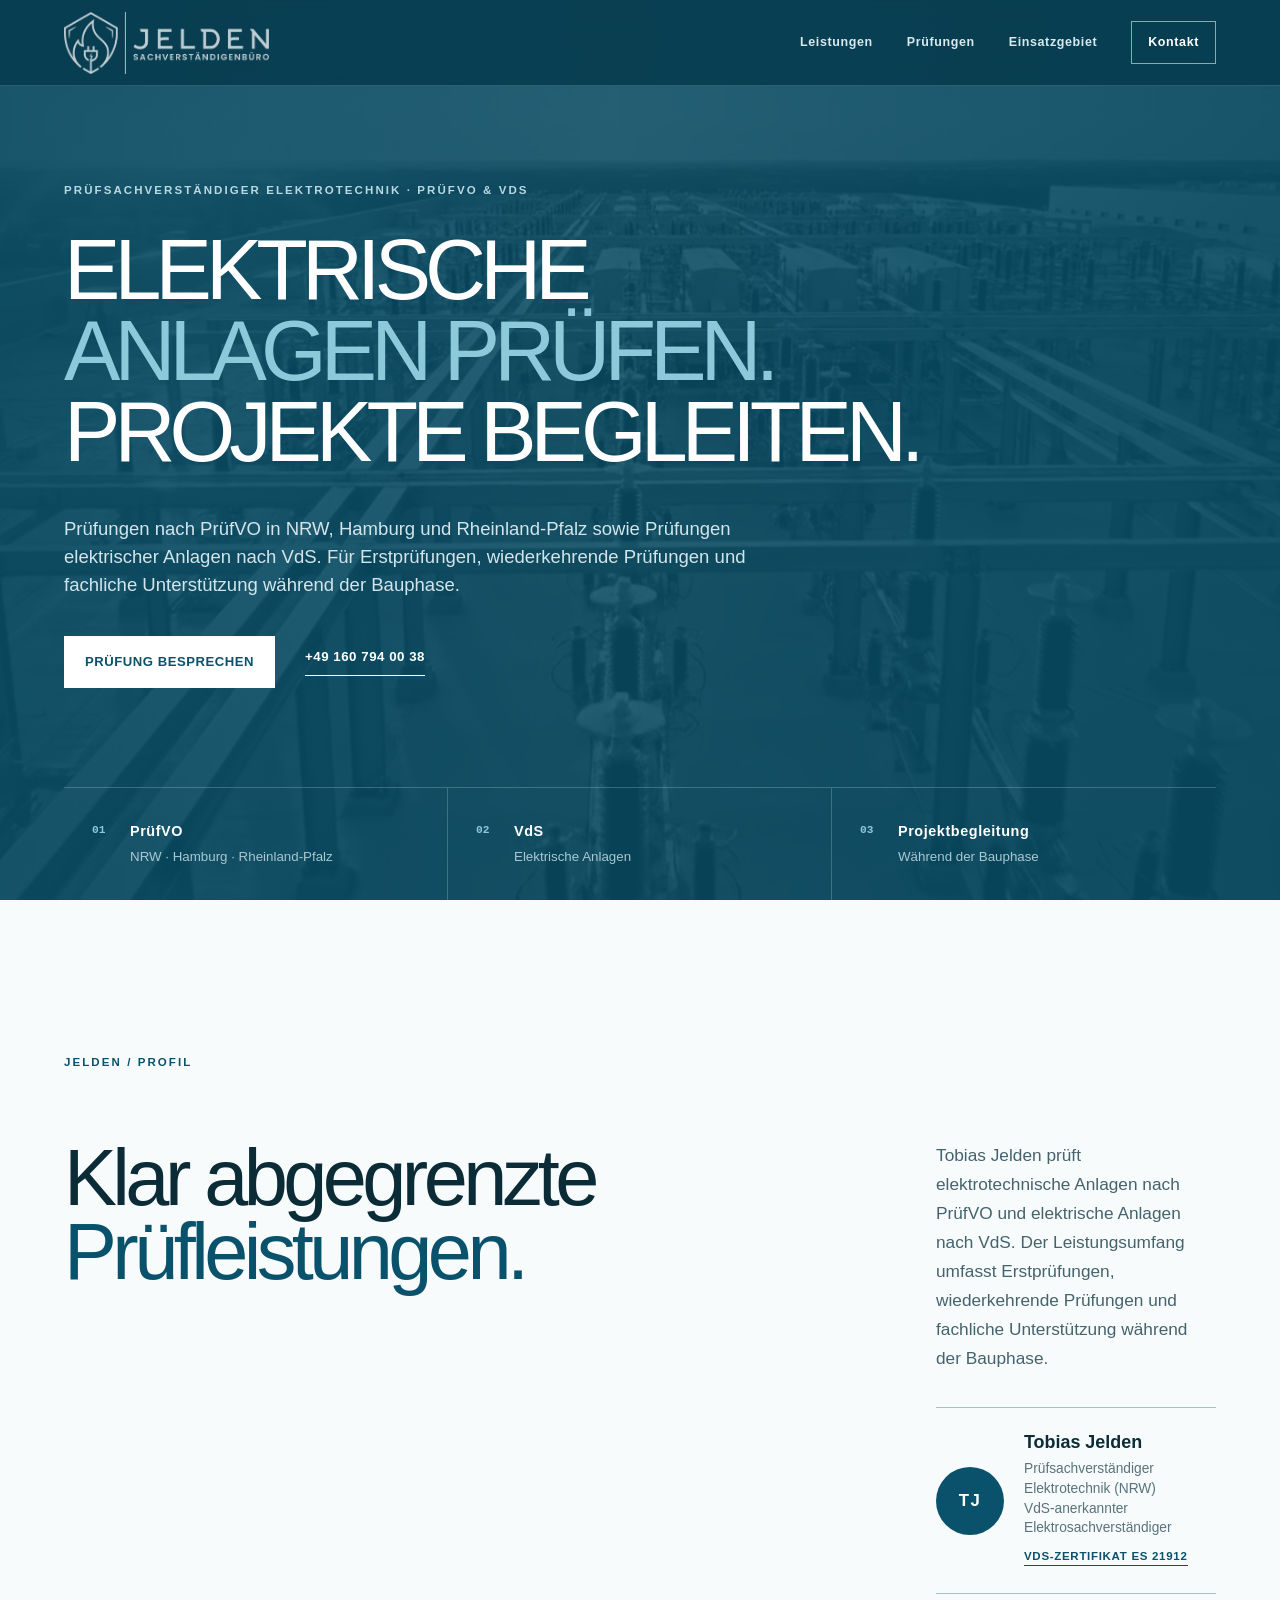
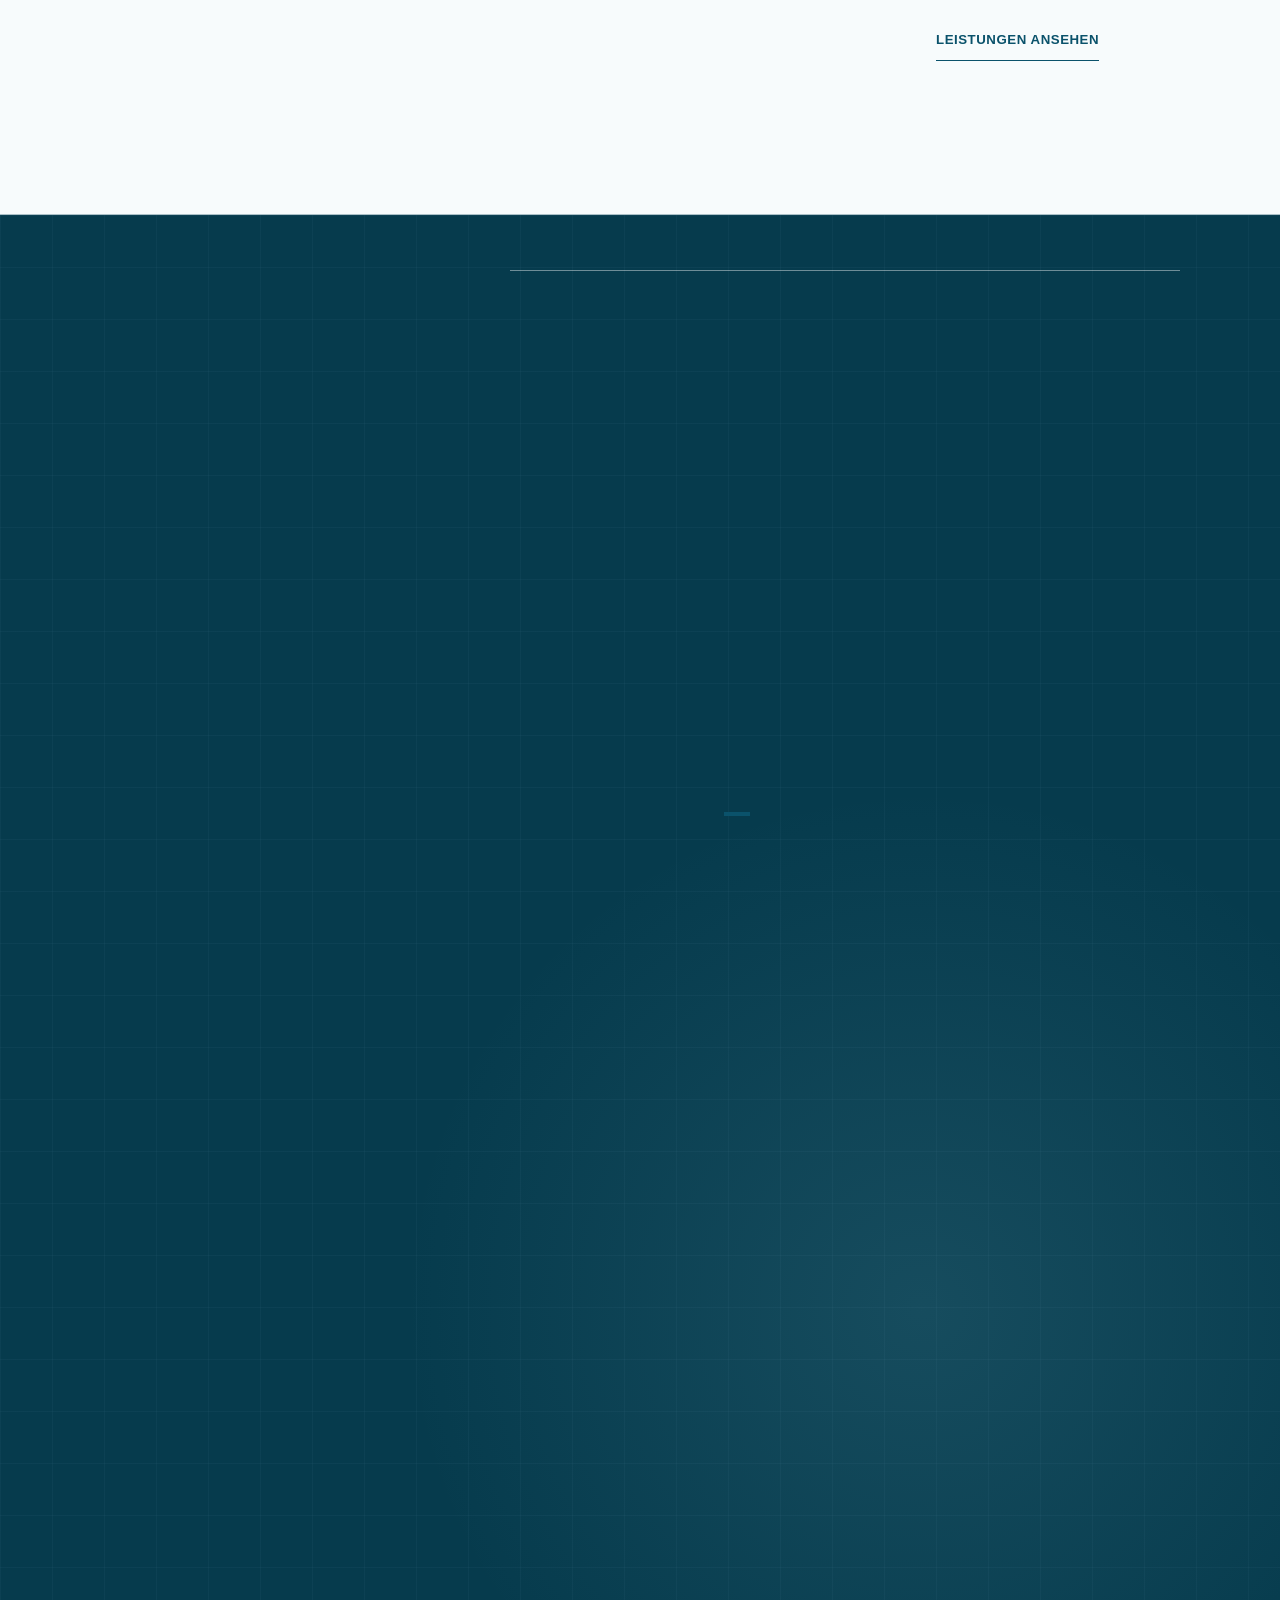
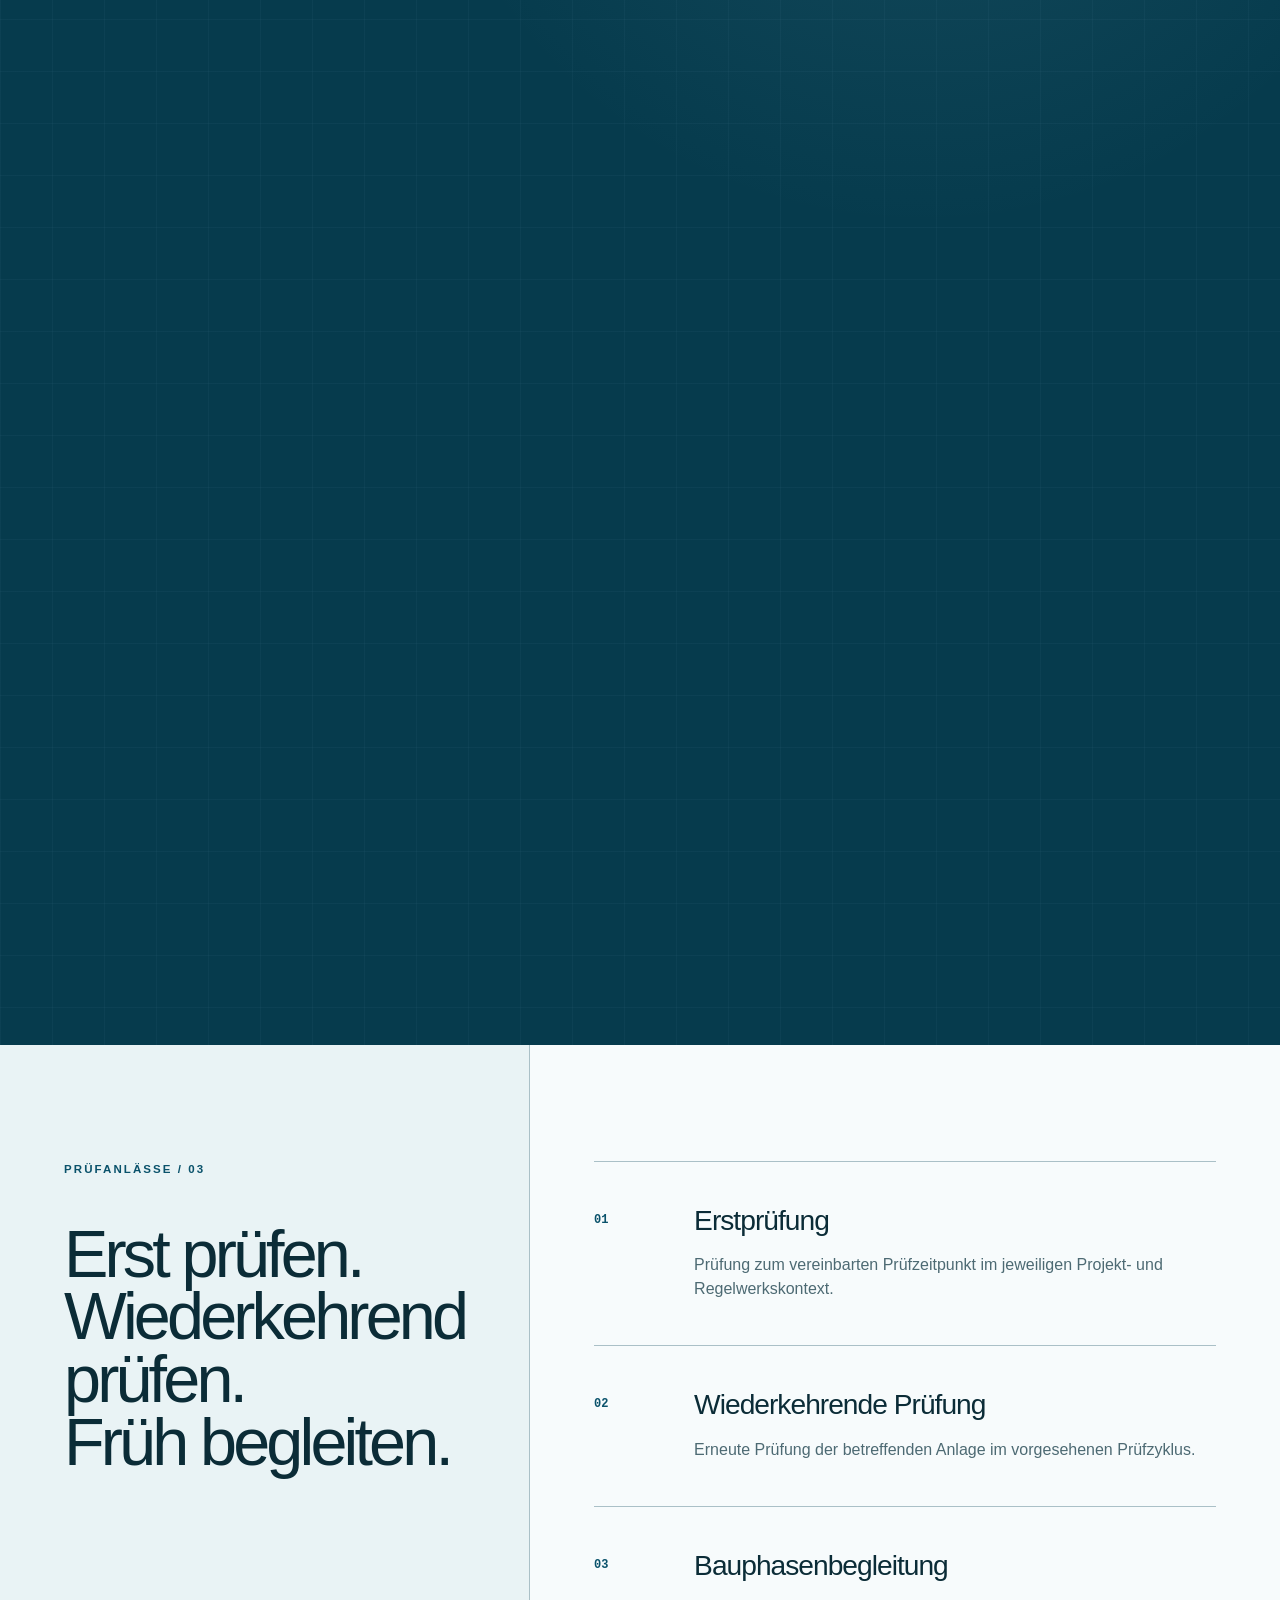
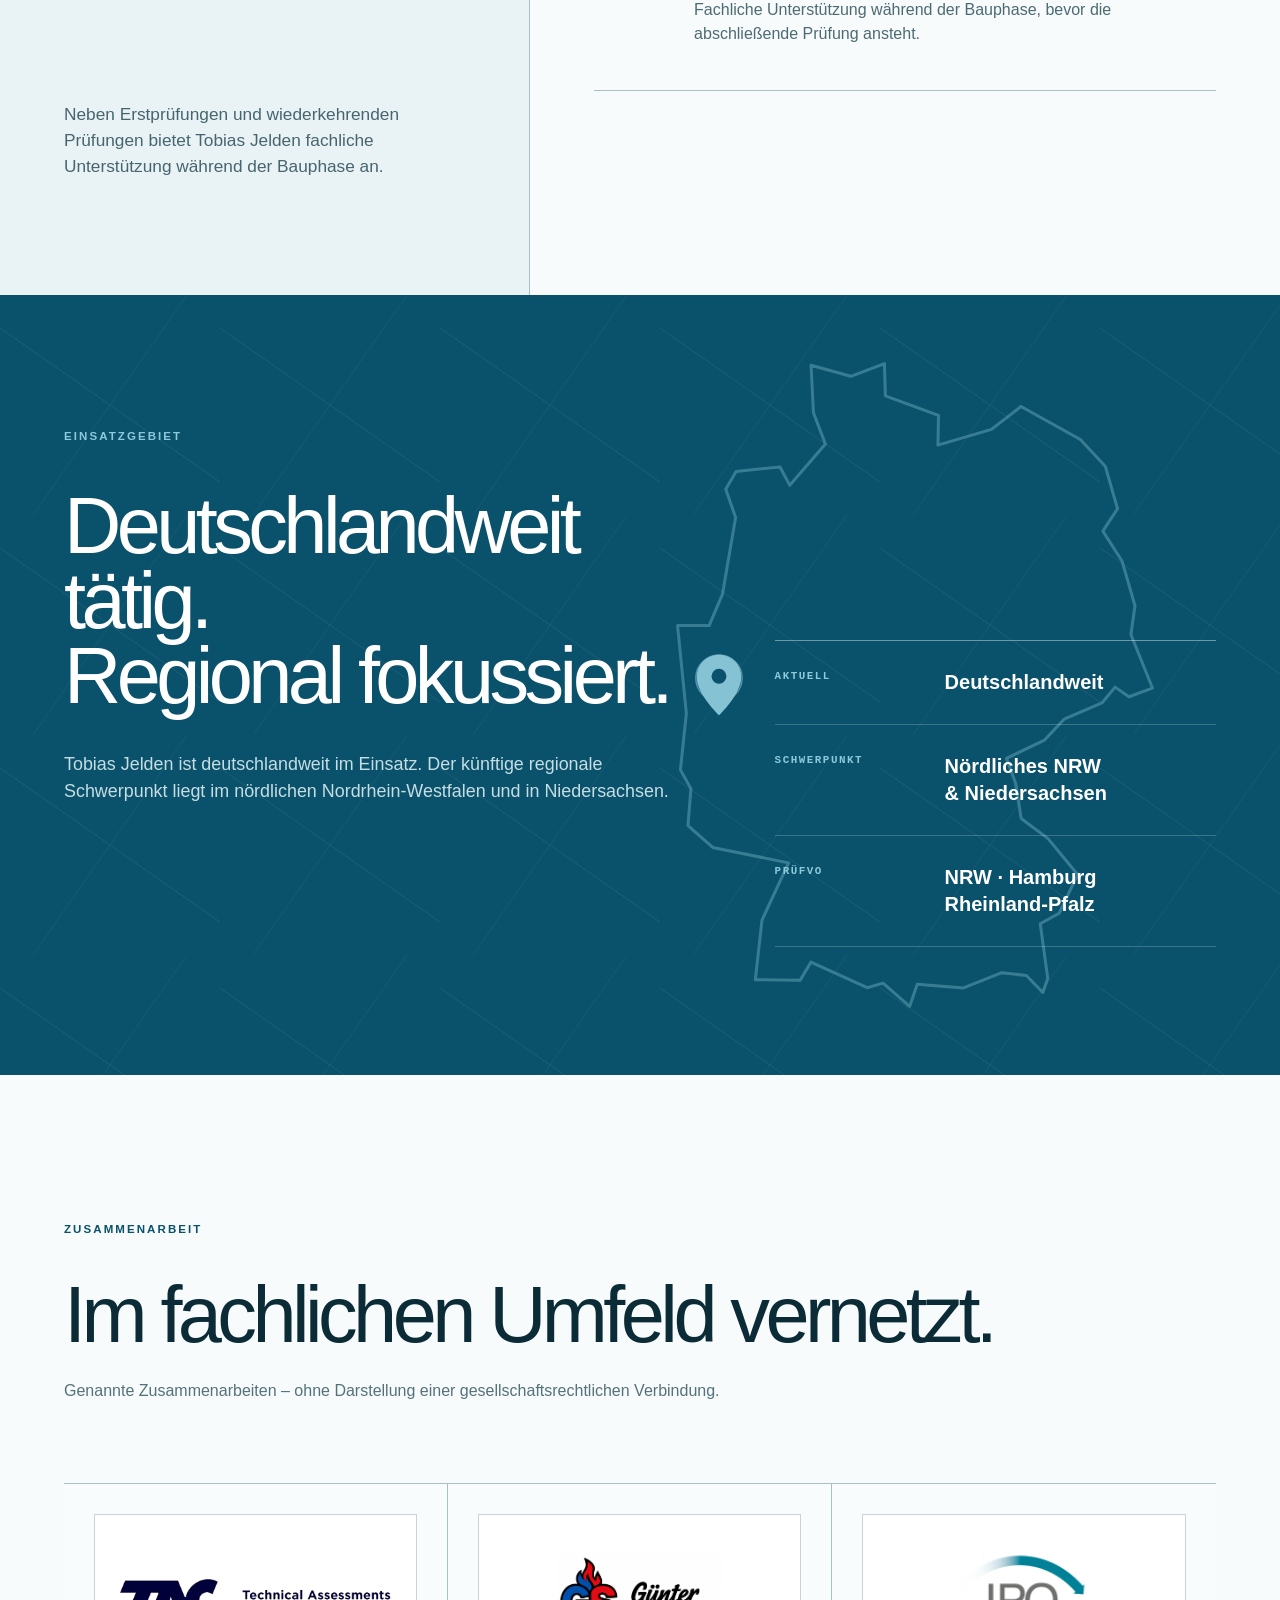
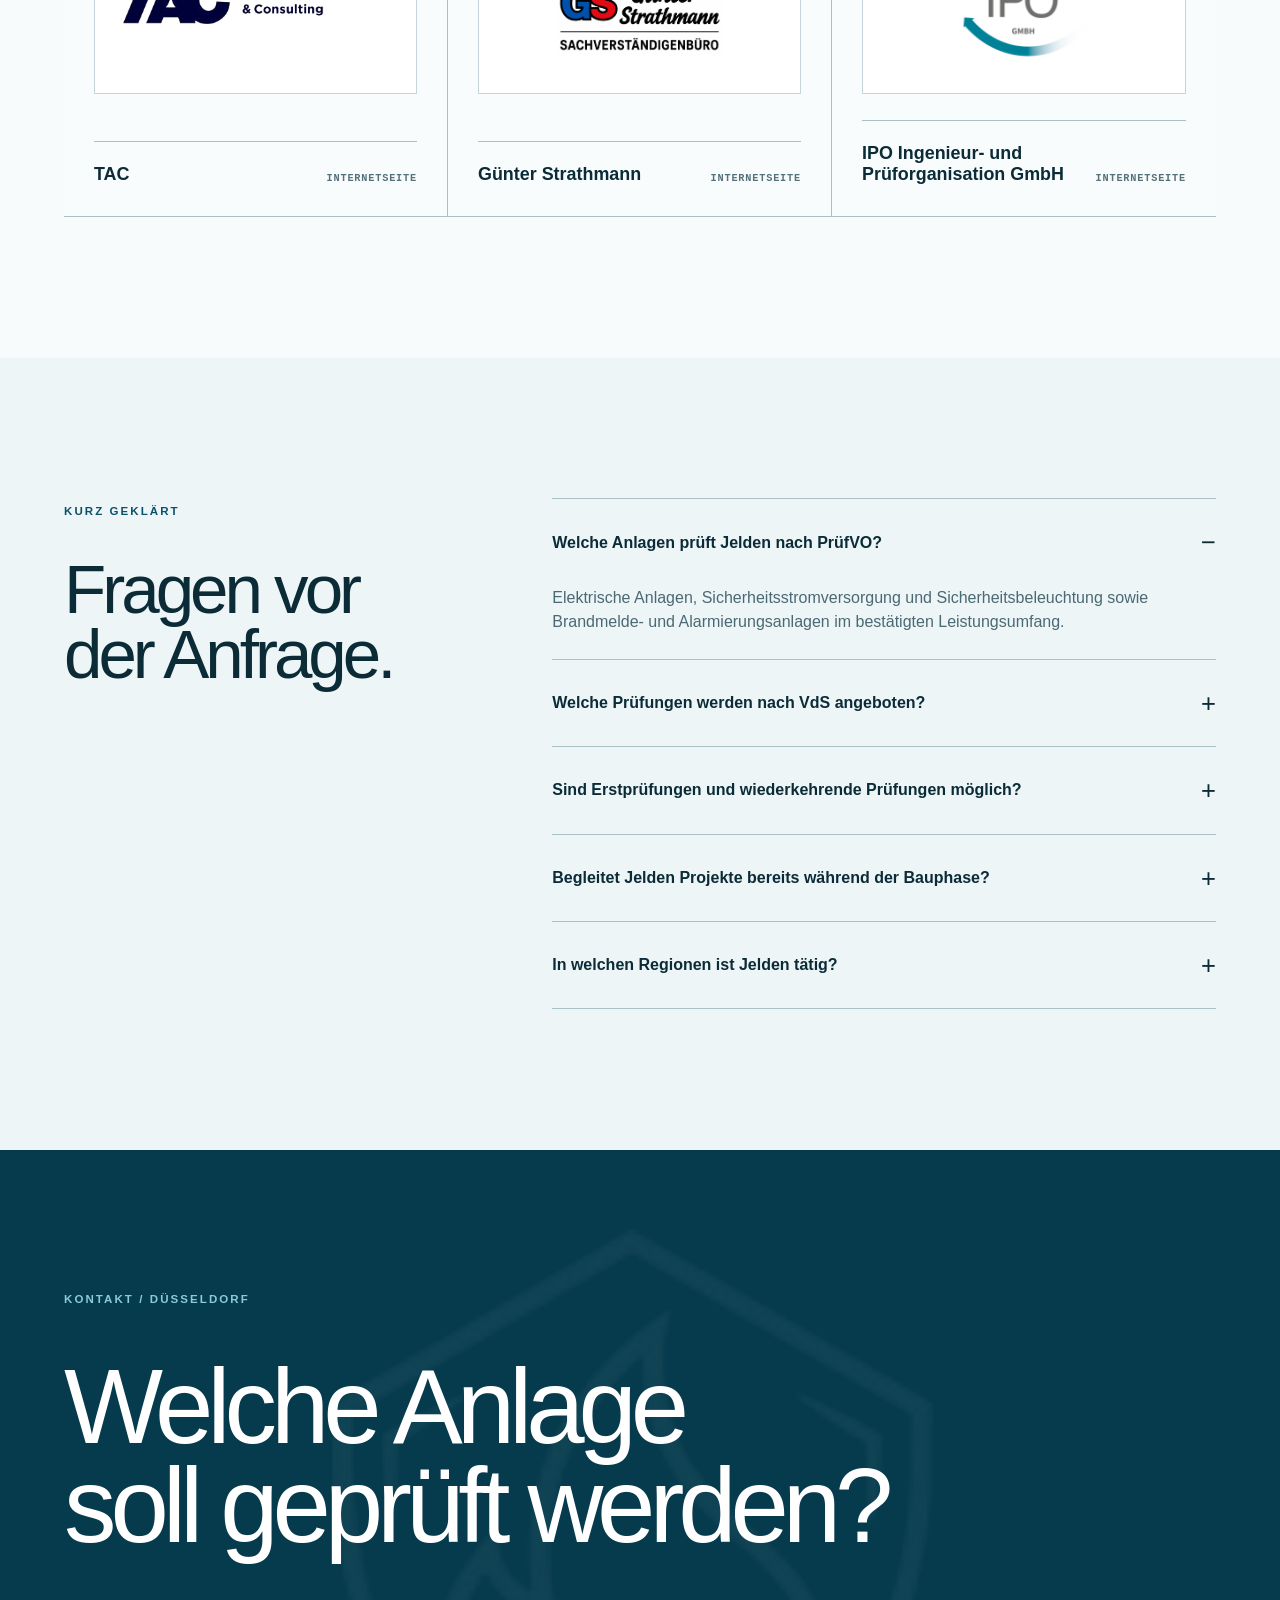
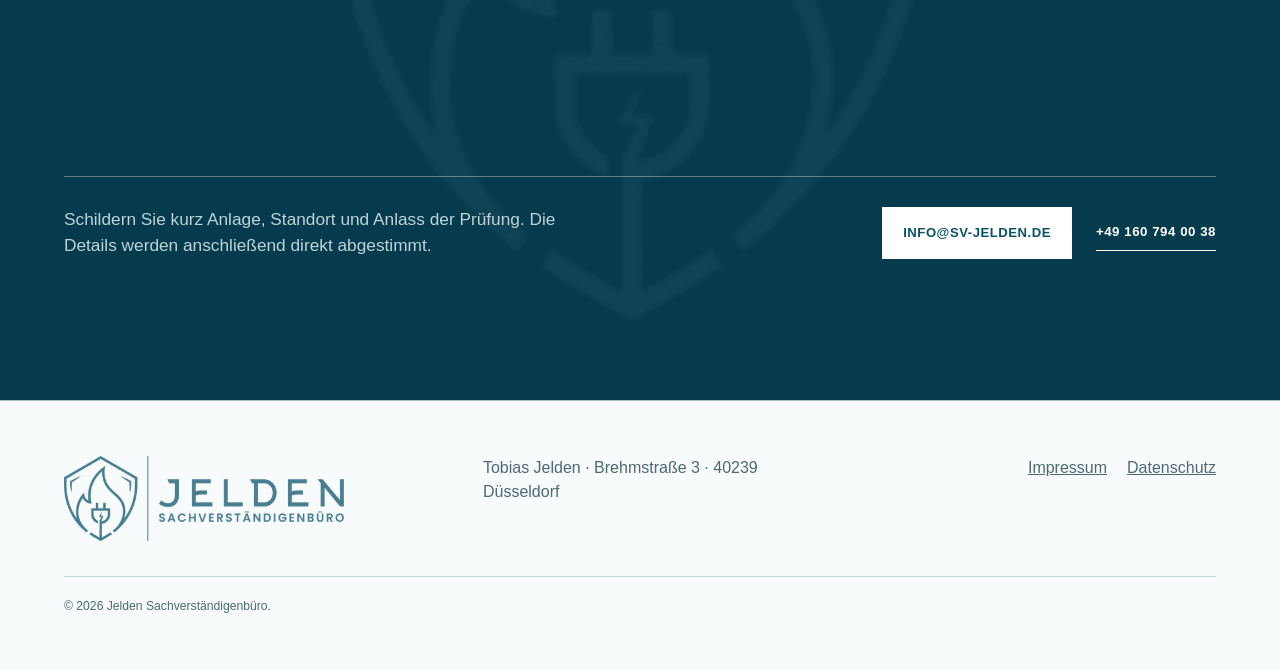
==== commit d48ca47d: "Refine contact watermark placement" ====
--- a/v2/index.html
+++ b/v2/index.html
@@ -12,7 +12,7 @@
   <title>Prüfsachverständiger Elektrotechnik | Jelden</title>
   <link rel="icon" href="../assets/favicon.ico?v=5">
   <link rel="apple-touch-icon" href="../assets/apple-touch-icon.png?v=5">
-  <link rel="stylesheet" href="styles.css?v=21">
+  <link rel="stylesheet" href="styles.css?v=22">
   <script src="script.js?v=8" defer></script>
 </head>
 <body>
--- a/v2/styles.css
+++ b/v2/styles.css
@@ -188,7 +188,7 @@
 
   .contact{position:relative;min-height:850px;padding:clamp(90px,11vw,160px) var(--gutter);background:var(--deep);color:#fff;overflow:hidden;isolation:isolate;display:flex;flex-direction:column}
 
-  .contact-mark{position:absolute;left:50%;right:auto;top:50%;transform:translate(-50%,-50%);width:min(58vw,860px);opacity:.055;z-index:-1}
+  .contact-mark{position:absolute;left:53%;right:auto;top:50%;transform:translate(-50%,-50%);width:min(54vw,800px);opacity:.055;z-index:-1}
   .contact-mark img{width:100%;height:auto}
   .contact .section-code{color:var(--cyan)}
   .contact h2{font-size:clamp(4.2rem,8.2vw,10rem);margin:50px 0 70px}
@@ -246,7 +246,7 @@
     .territory{min-height:auto;padding-block:90px;gap:65px}.territory-map{top:55%;right:-10vw;width:82vw;opacity:.72}.territory-data>div{grid-template-columns:100px 1fr}
     .partners{padding-block:90px}.partner-list{grid-template-columns:1fr;margin-top:55px}.partner-card{min-height:275px;padding:24px;border-right:0;border-bottom:1px solid var(--light-line)}.partner-card:last-child{border-bottom:0}.partner-logo{height:155px;padding:20px}.partner-logo-strathmann img{width:min(72%,220px);height:72%}.partner-logo-ipo img{max-height:125px}.partner-meta{align-items:start}.partner-meta strong{font-size:1.05rem}.partner-meta small{max-width:135px;font-size:.58rem}
     .faq-section{padding-block:90px;gap:55px}
-    .contact{min-height:760px;padding-block:90px}.contact h2{font-size:clamp(3.8rem,17vw,6rem);margin-block:40px 60px}.contact-actions{flex-direction:column}.contact-actions .button{width:100%;text-transform:none;letter-spacing:0}.contact-mark{left:50%;right:auto;top:52%;width:118vw;transform:translate(-50%,-50%)}
+    .contact{min-height:760px;padding-block:90px}.contact h2{font-size:clamp(3.8rem,17vw,6rem);margin-block:40px 60px}.contact-actions{flex-direction:column}.contact-actions .button{width:100%;text-transform:none;letter-spacing:0}.contact-mark{left:54%;right:auto;top:52%;width:108vw;transform:translate(-50%,-50%)}
     .site-footer{grid-template-columns:1fr;padding-block:45px}.footer-links{justify-content:flex-start;flex-wrap:wrap}.site-footer>p{grid-column:1}
   }
 
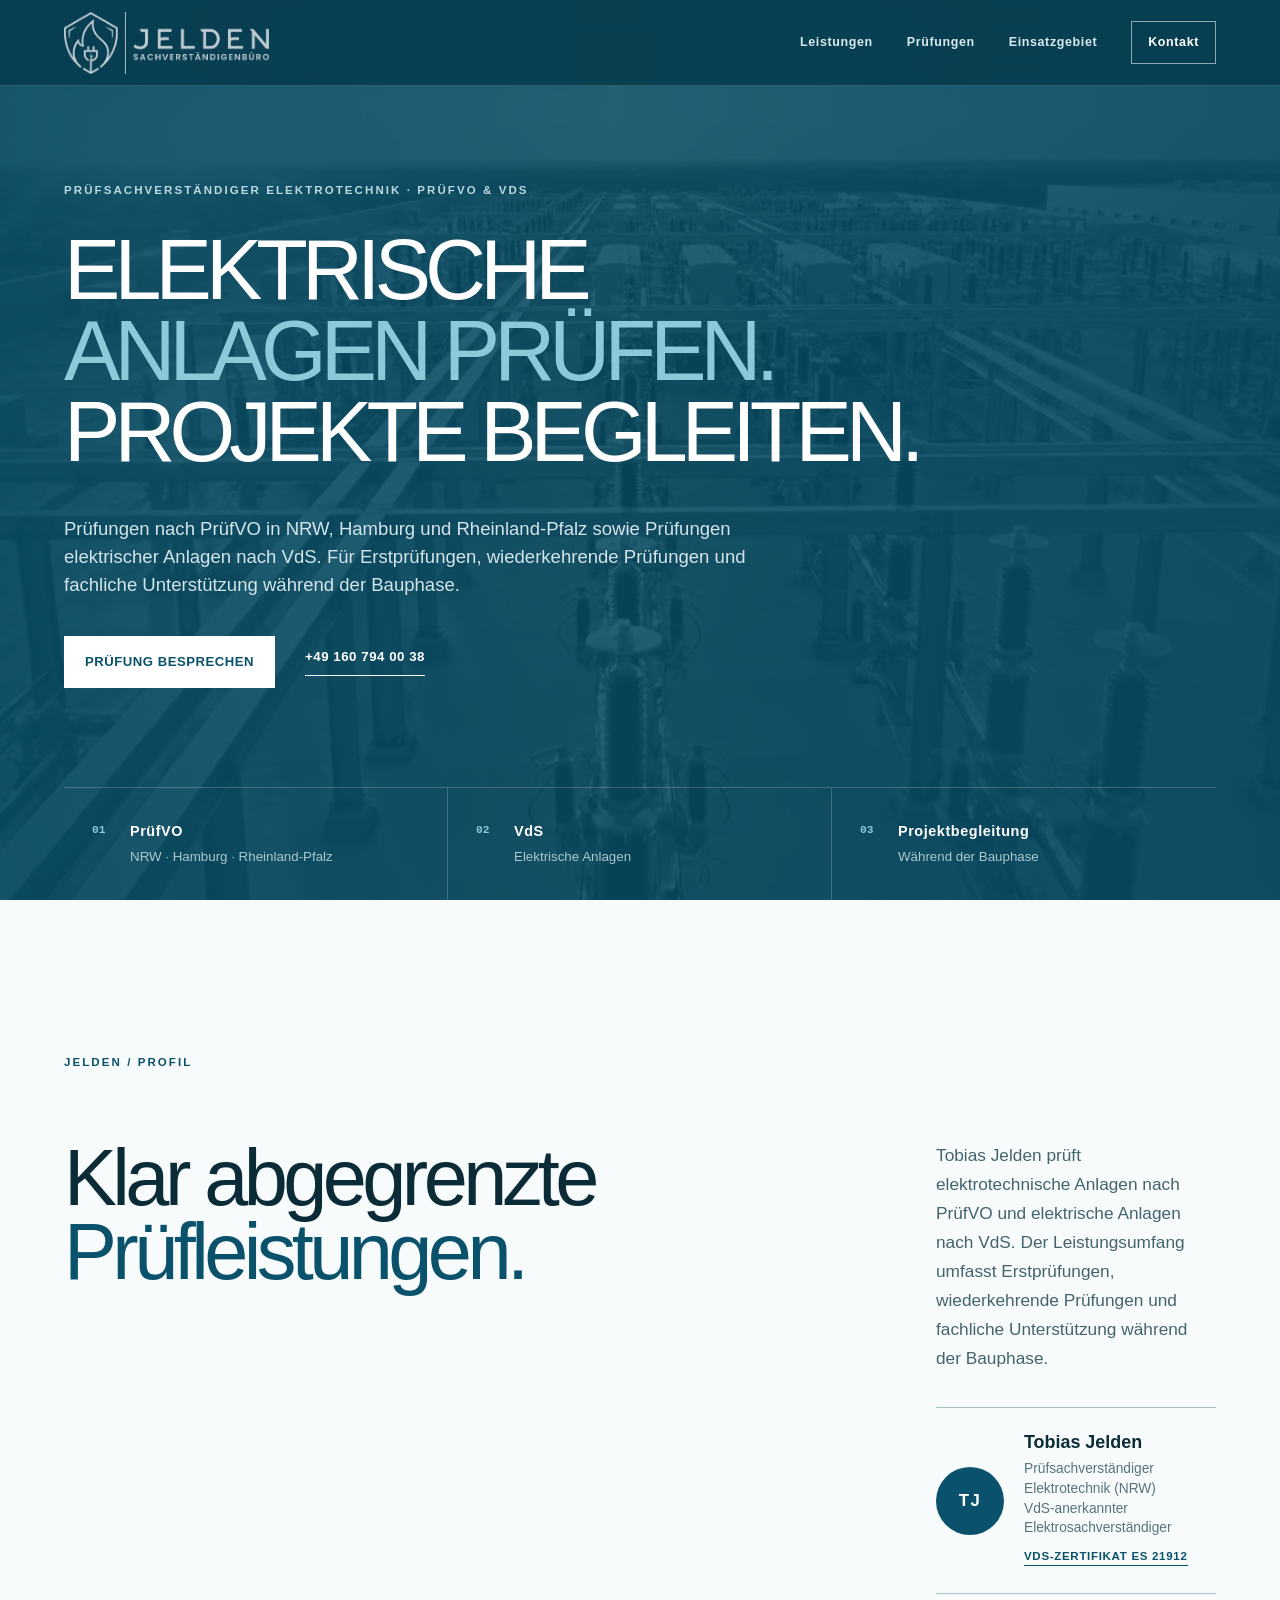
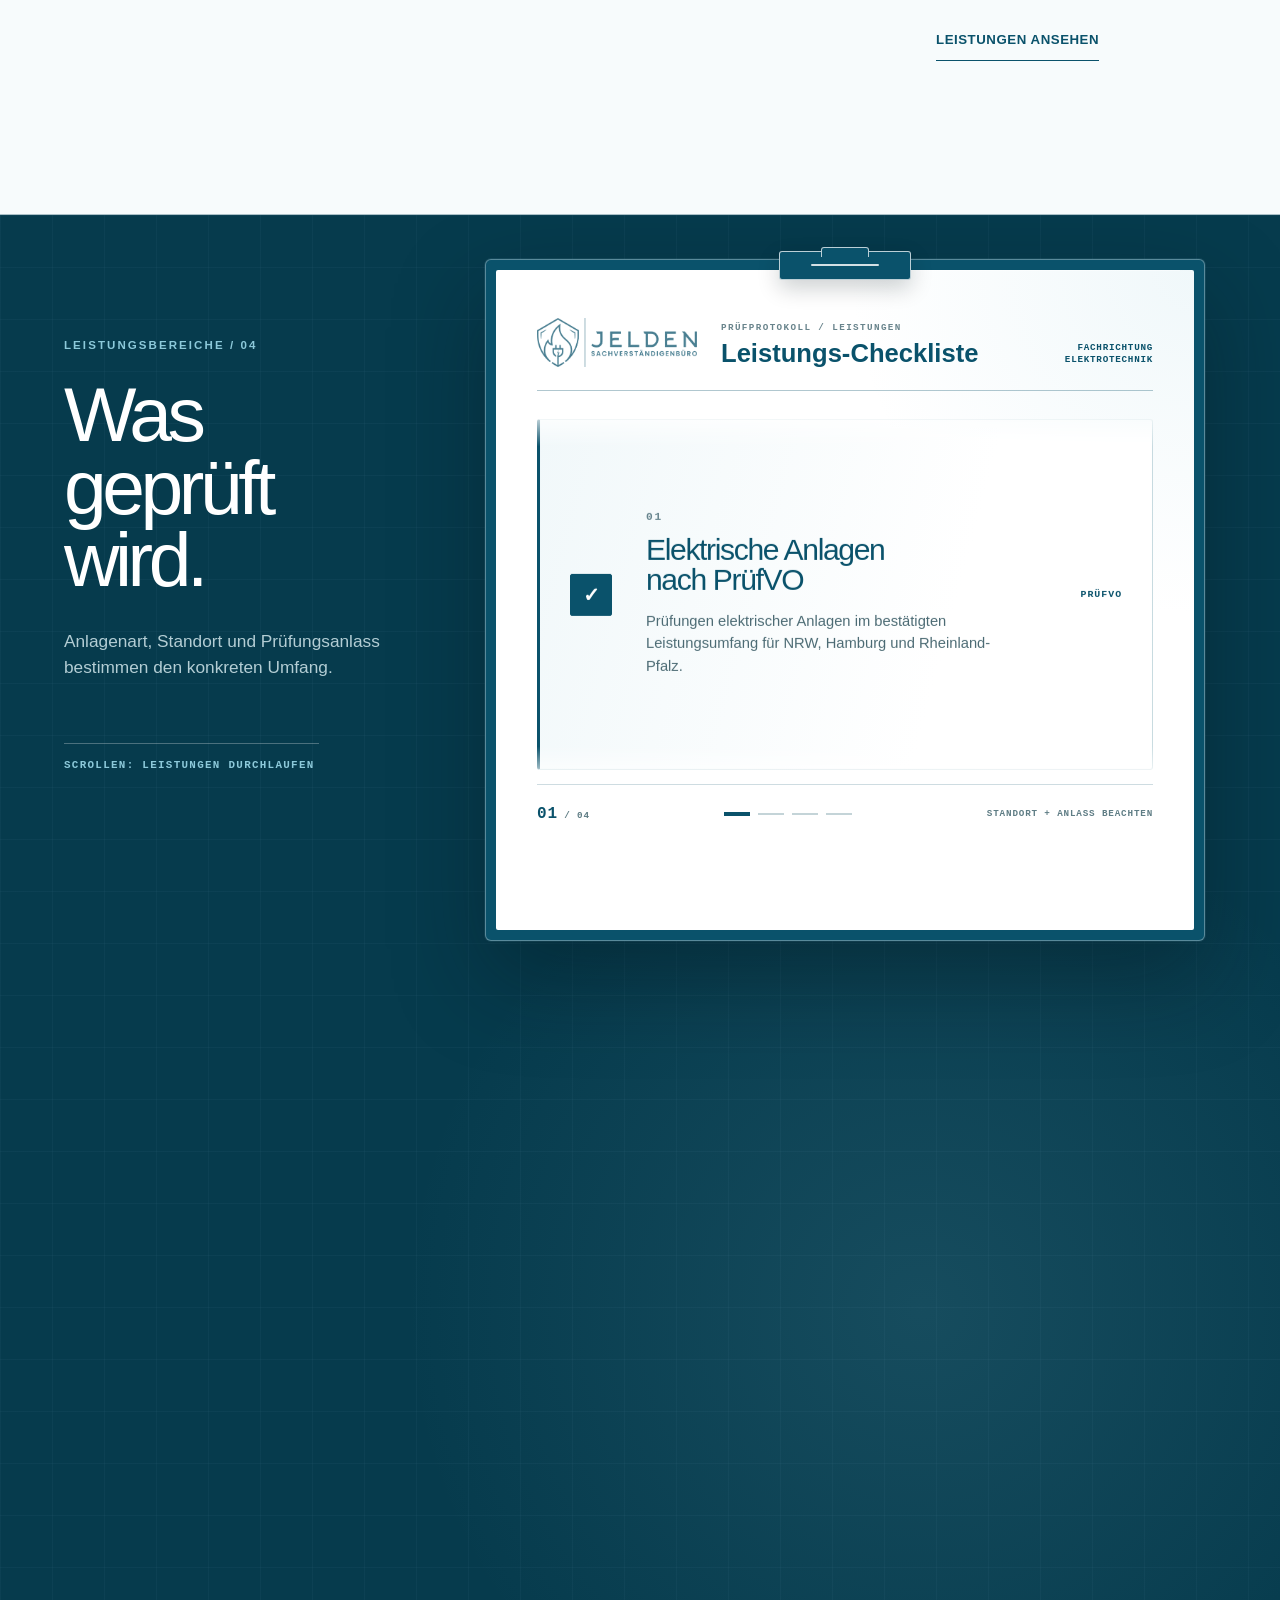
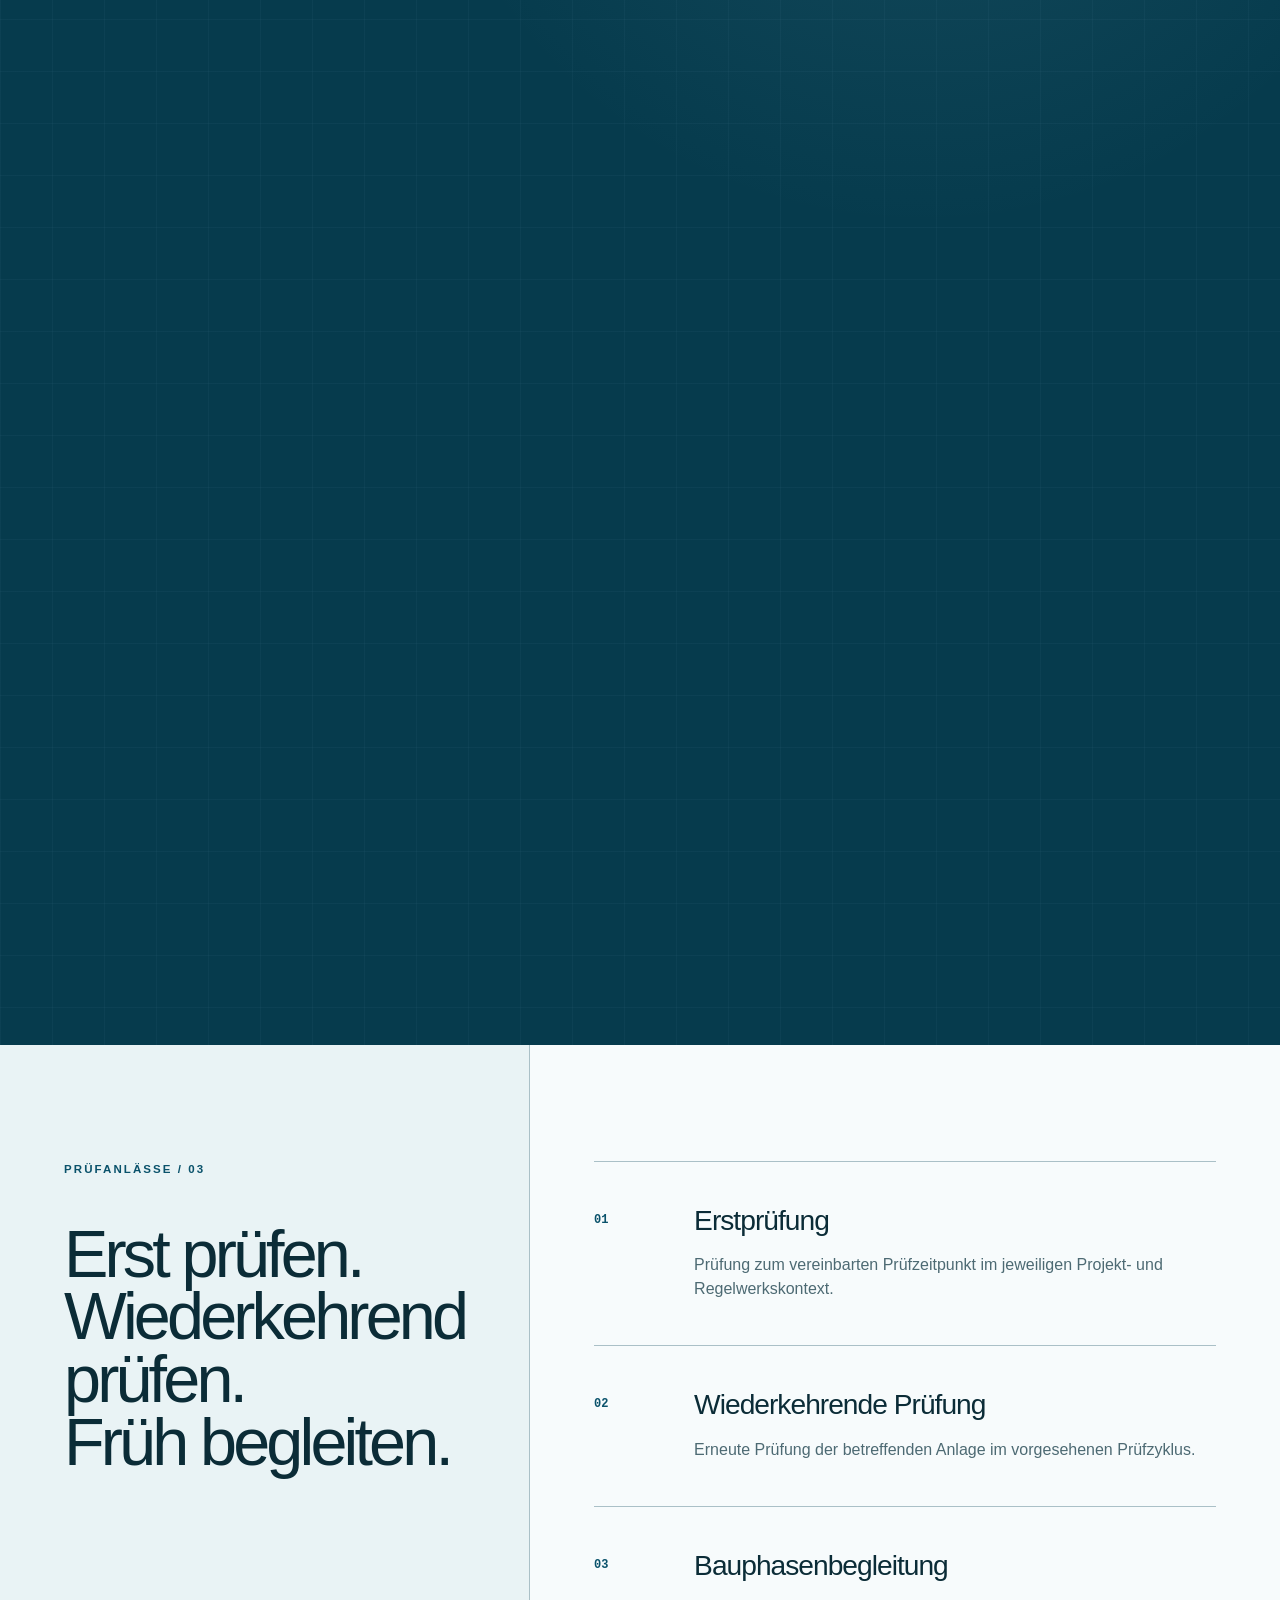
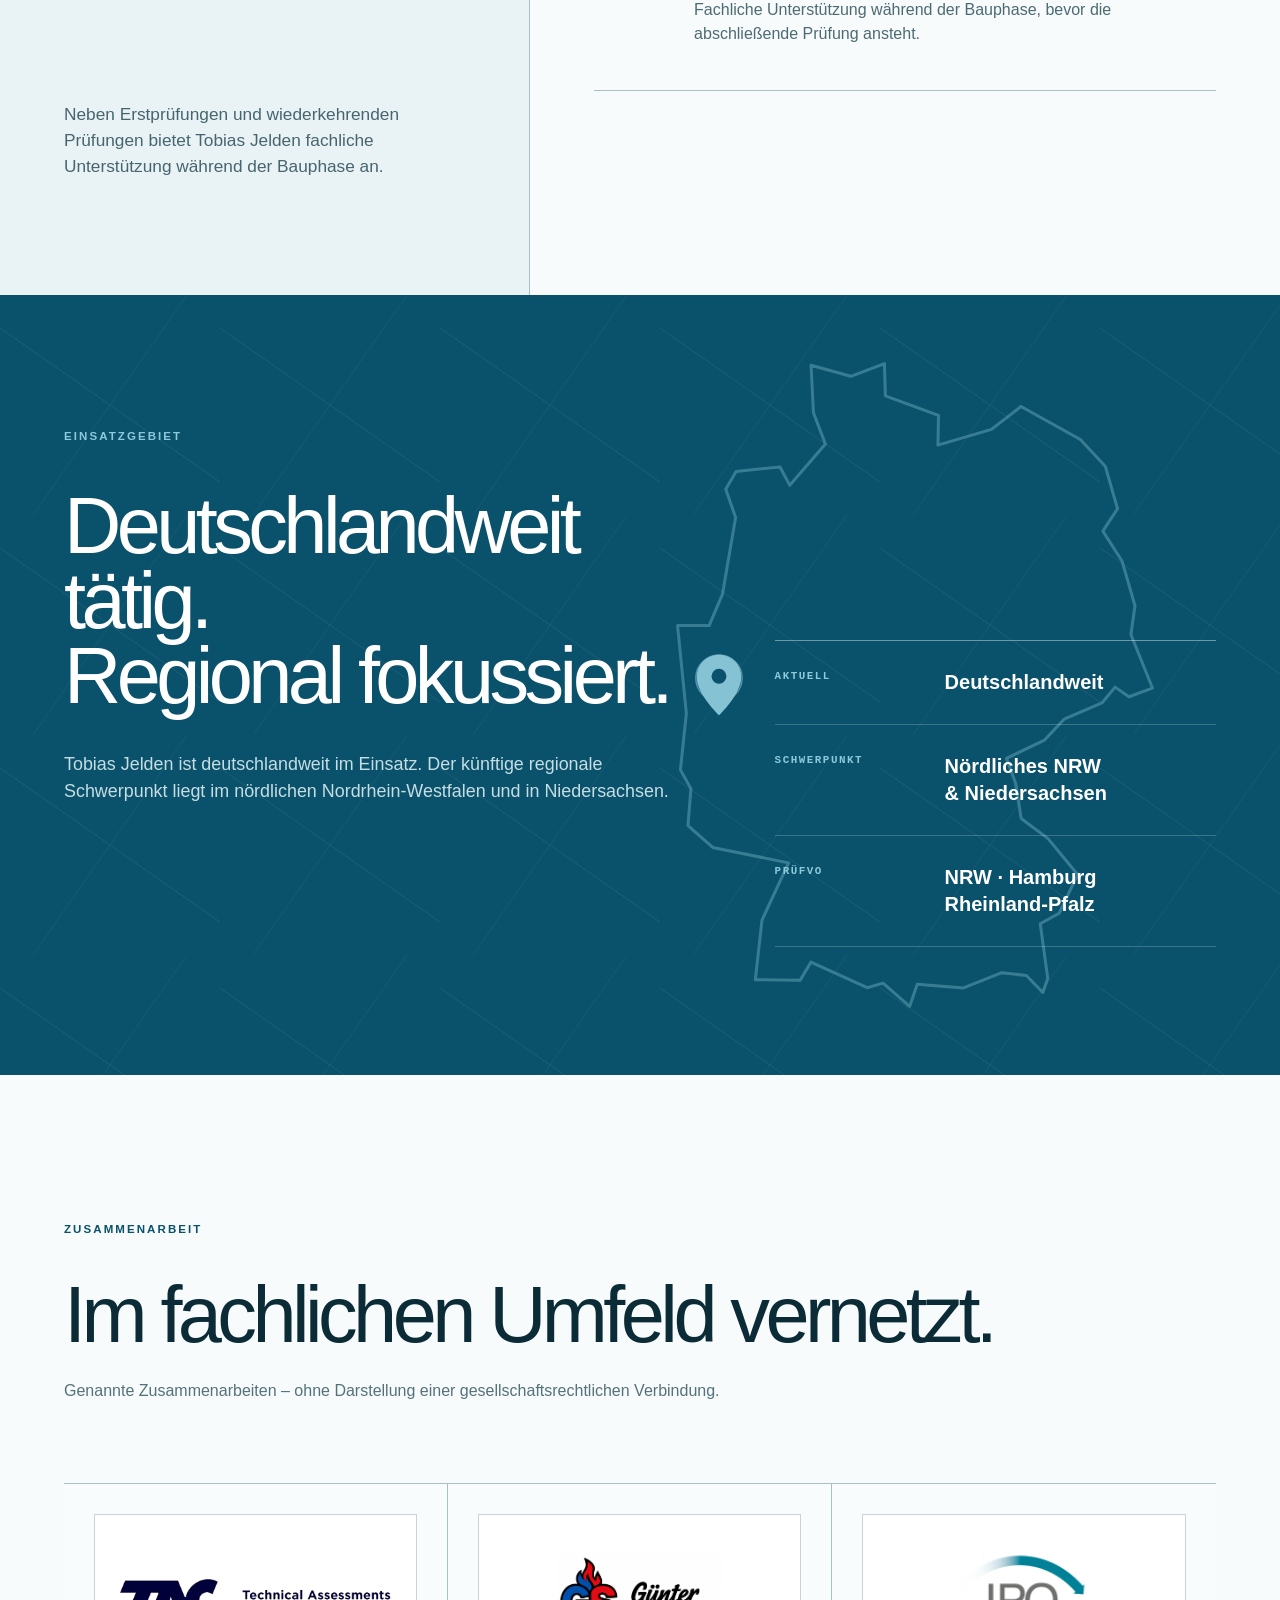
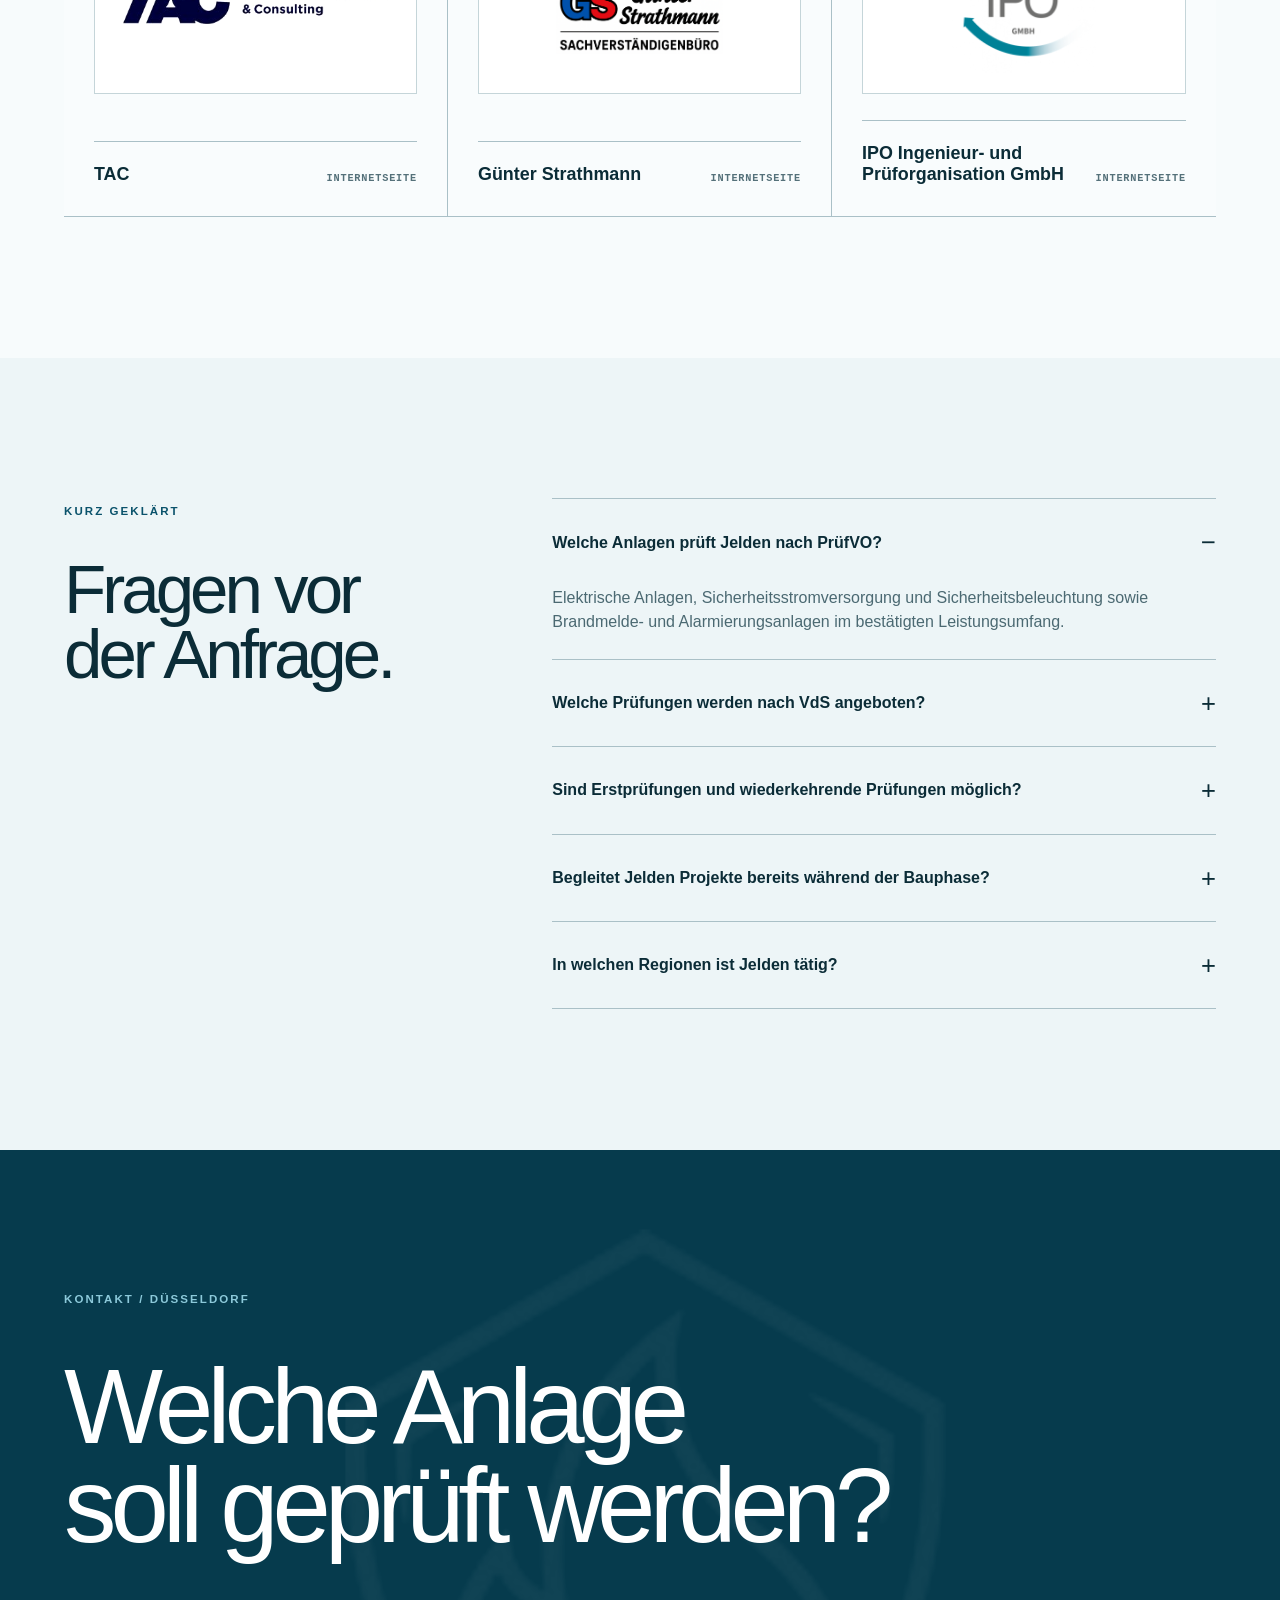
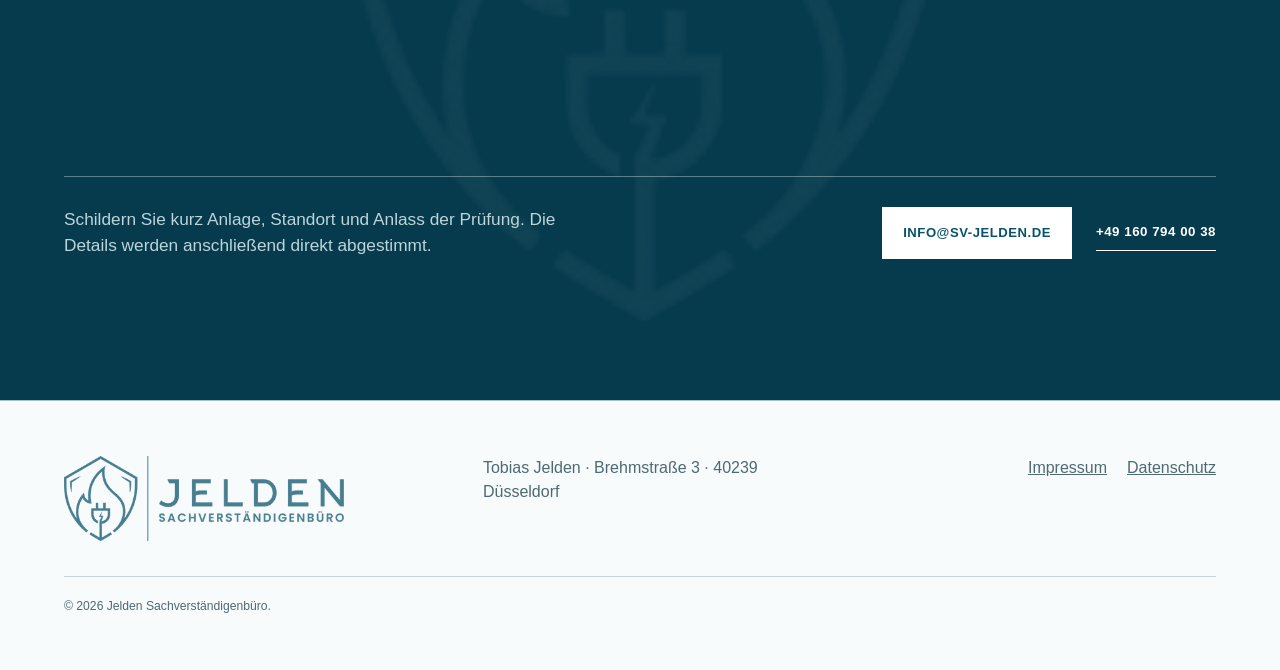
==== commit a0a460ba: "Shift contact watermark slightly right" ====
--- a/v2/index.html
+++ b/v2/index.html
@@ -12,7 +12,7 @@
   <title>Prüfsachverständiger Elektrotechnik | Jelden</title>
   <link rel="icon" href="../assets/favicon.ico?v=5">
   <link rel="apple-touch-icon" href="../assets/apple-touch-icon.png?v=5">
-  <link rel="stylesheet" href="styles.css?v=22">
+  <link rel="stylesheet" href="styles.css?v=23">
   <script src="script.js?v=8" defer></script>
 </head>
 <body>
--- a/v2/styles.css
+++ b/v2/styles.css
@@ -188,7 +188,7 @@
 
   .contact{position:relative;min-height:850px;padding:clamp(90px,11vw,160px) var(--gutter);background:var(--deep);color:#fff;overflow:hidden;isolation:isolate;display:flex;flex-direction:column}
 
-  .contact-mark{position:absolute;left:53%;right:auto;top:50%;transform:translate(-50%,-50%);width:min(54vw,800px);opacity:.055;z-index:-1}
+  .contact-mark{position:absolute;left:54%;right:auto;top:50%;transform:translate(-50%,-50%);width:min(54vw,800px);opacity:.055;z-index:-1}
   .contact-mark img{width:100%;height:auto}
   .contact .section-code{color:var(--cyan)}
   .contact h2{font-size:clamp(4.2rem,8.2vw,10rem);margin:50px 0 70px}
@@ -246,7 +246,7 @@
     .territory{min-height:auto;padding-block:90px;gap:65px}.territory-map{top:55%;right:-10vw;width:82vw;opacity:.72}.territory-data>div{grid-template-columns:100px 1fr}
     .partners{padding-block:90px}.partner-list{grid-template-columns:1fr;margin-top:55px}.partner-card{min-height:275px;padding:24px;border-right:0;border-bottom:1px solid var(--light-line)}.partner-card:last-child{border-bottom:0}.partner-logo{height:155px;padding:20px}.partner-logo-strathmann img{width:min(72%,220px);height:72%}.partner-logo-ipo img{max-height:125px}.partner-meta{align-items:start}.partner-meta strong{font-size:1.05rem}.partner-meta small{max-width:135px;font-size:.58rem}
     .faq-section{padding-block:90px;gap:55px}
-    .contact{min-height:760px;padding-block:90px}.contact h2{font-size:clamp(3.8rem,17vw,6rem);margin-block:40px 60px}.contact-actions{flex-direction:column}.contact-actions .button{width:100%;text-transform:none;letter-spacing:0}.contact-mark{left:54%;right:auto;top:52%;width:108vw;transform:translate(-50%,-50%)}
+    .contact{min-height:760px;padding-block:90px}.contact h2{font-size:clamp(3.8rem,17vw,6rem);margin-block:40px 60px}.contact-actions{flex-direction:column}.contact-actions .button{width:100%;text-transform:none;letter-spacing:0}.contact-mark{left:55%;right:auto;top:52%;width:108vw;transform:translate(-50%,-50%)}
     .site-footer{grid-template-columns:1fr;padding-block:45px}.footer-links{justify-content:flex-start;flex-wrap:wrap}.site-footer>p{grid-column:1}
   }
 
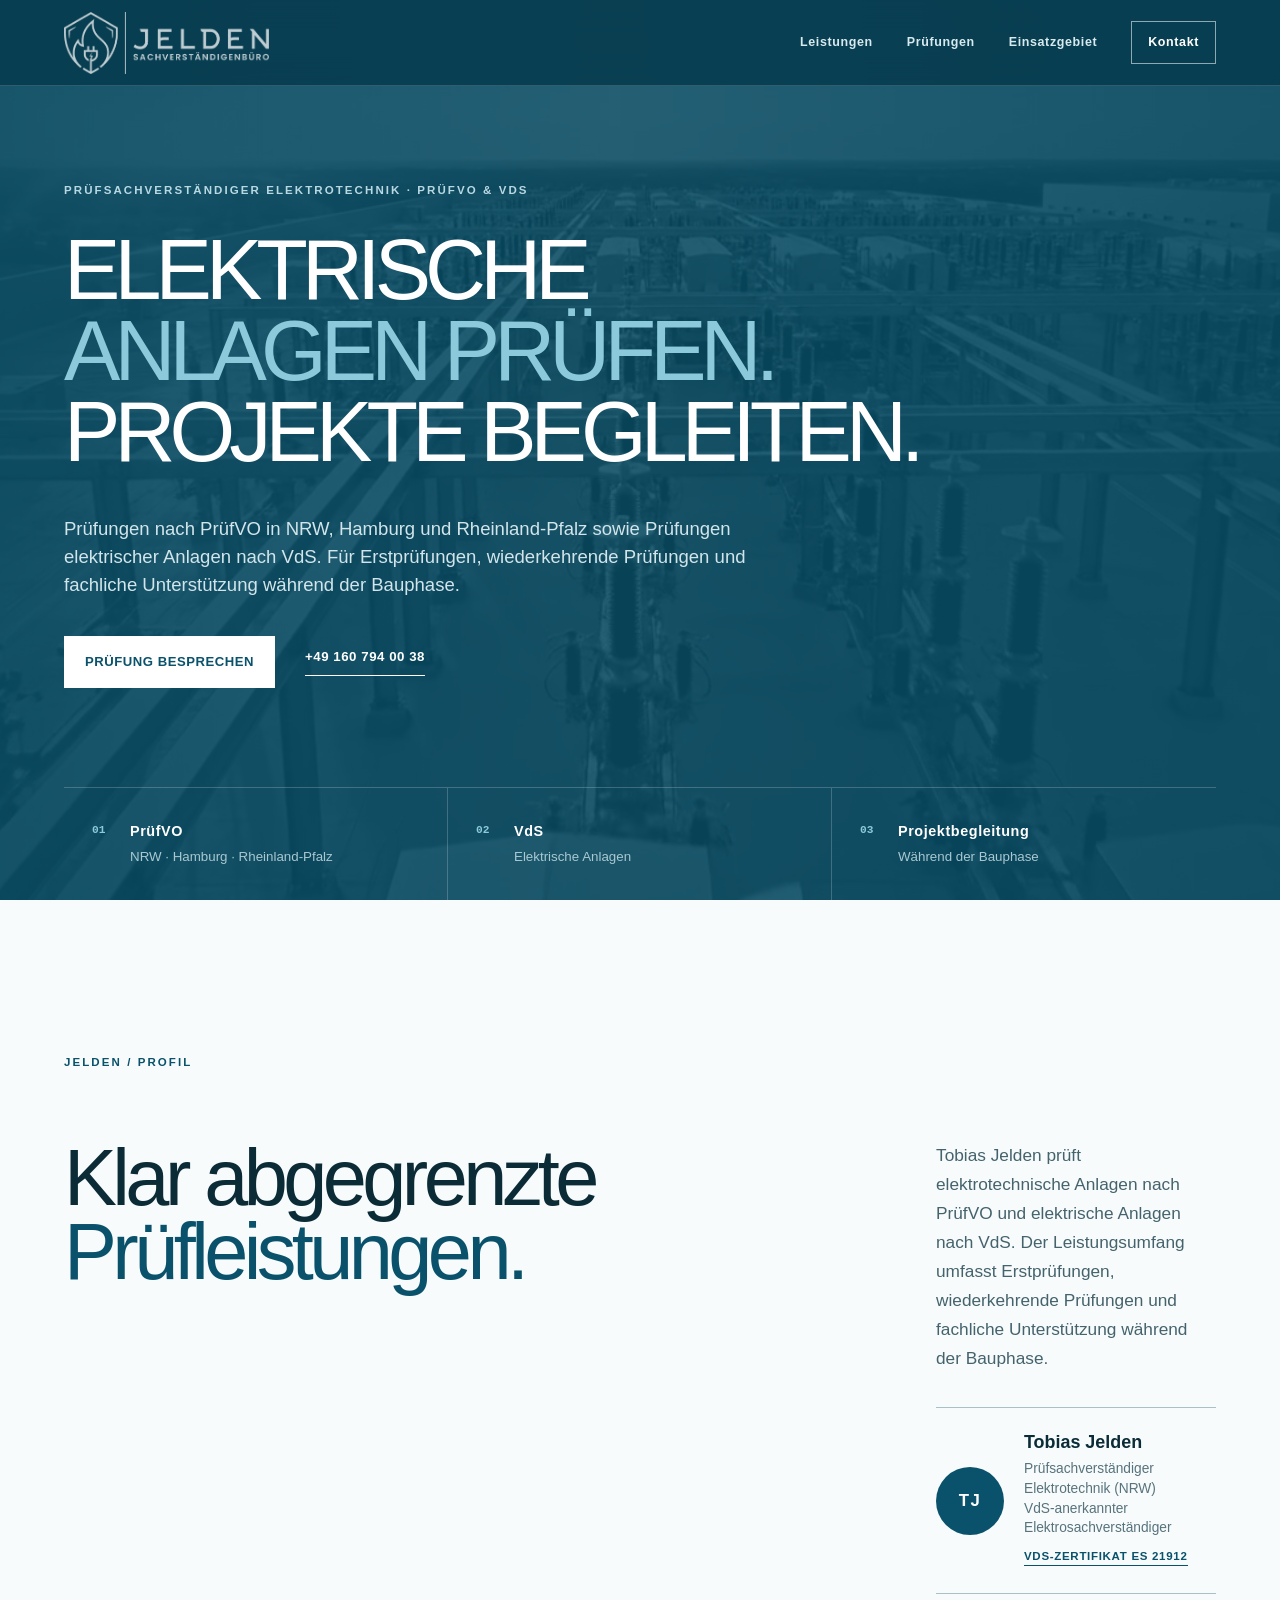
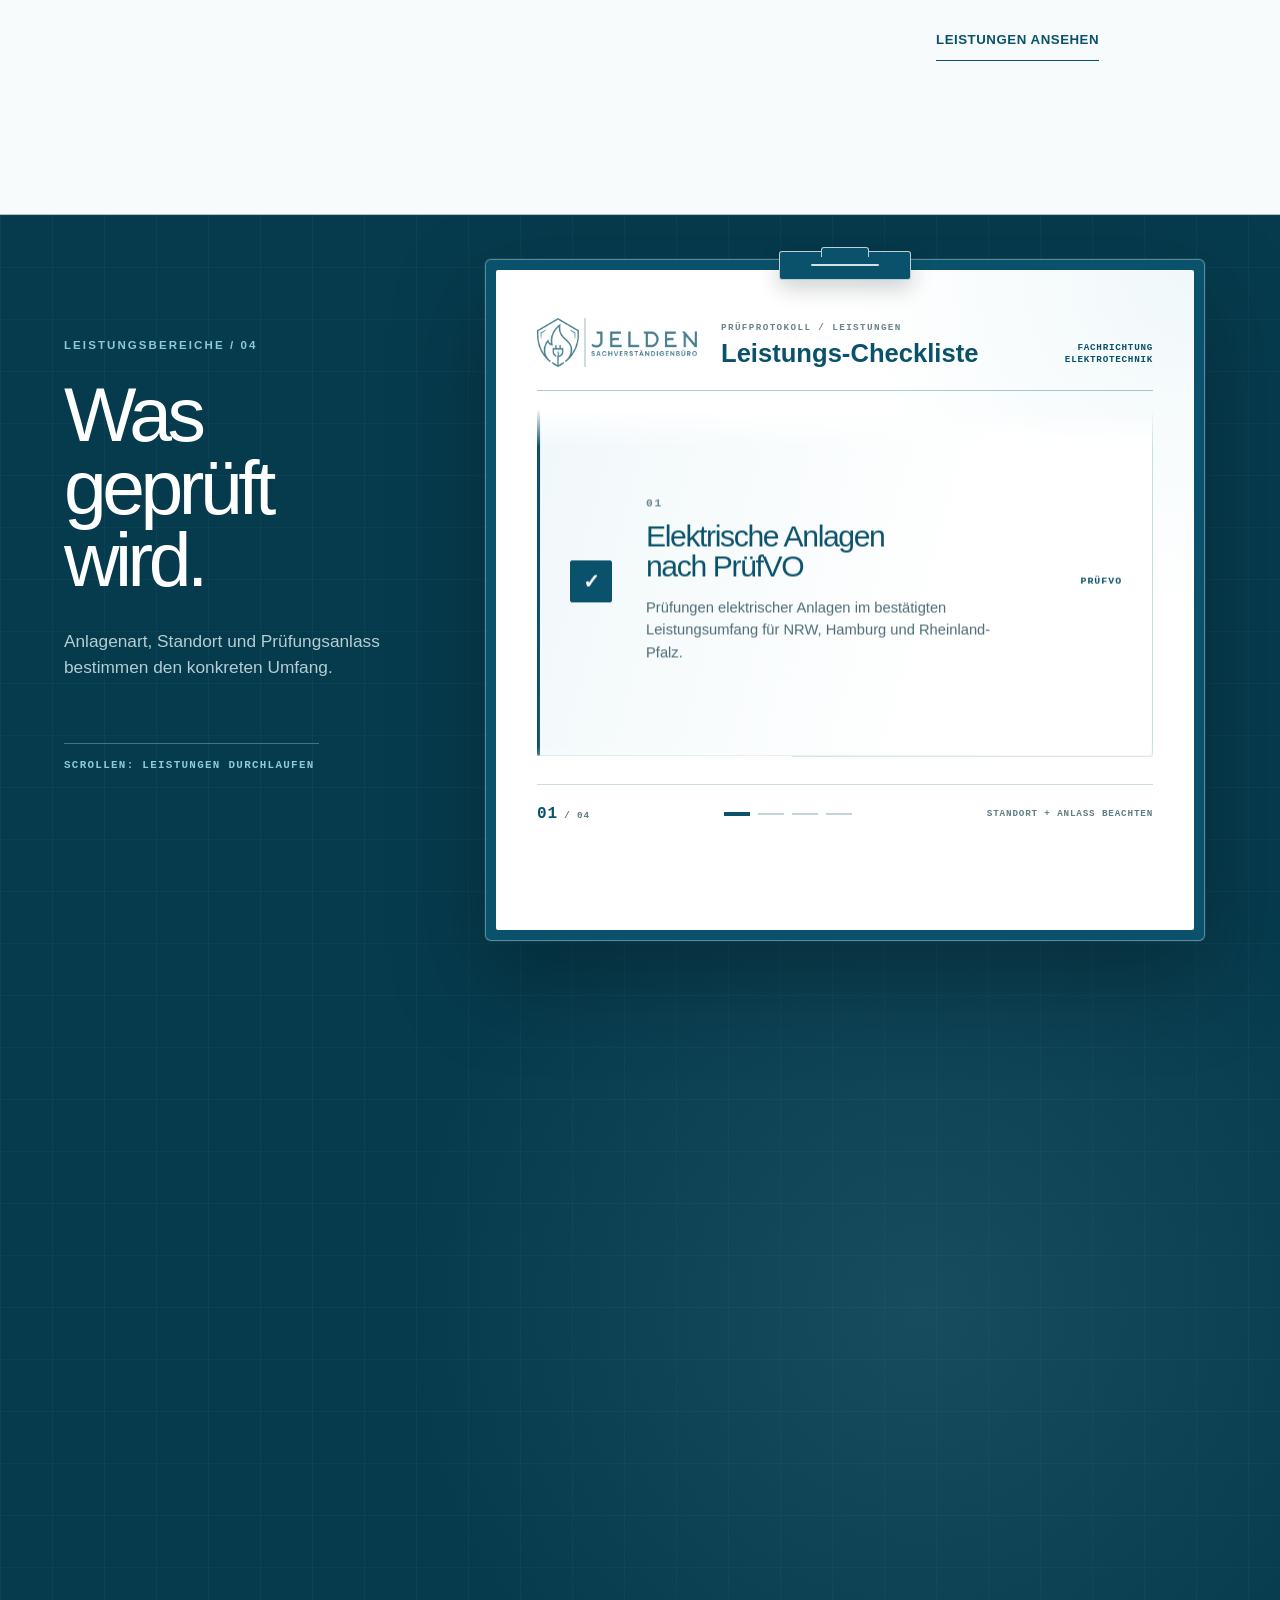
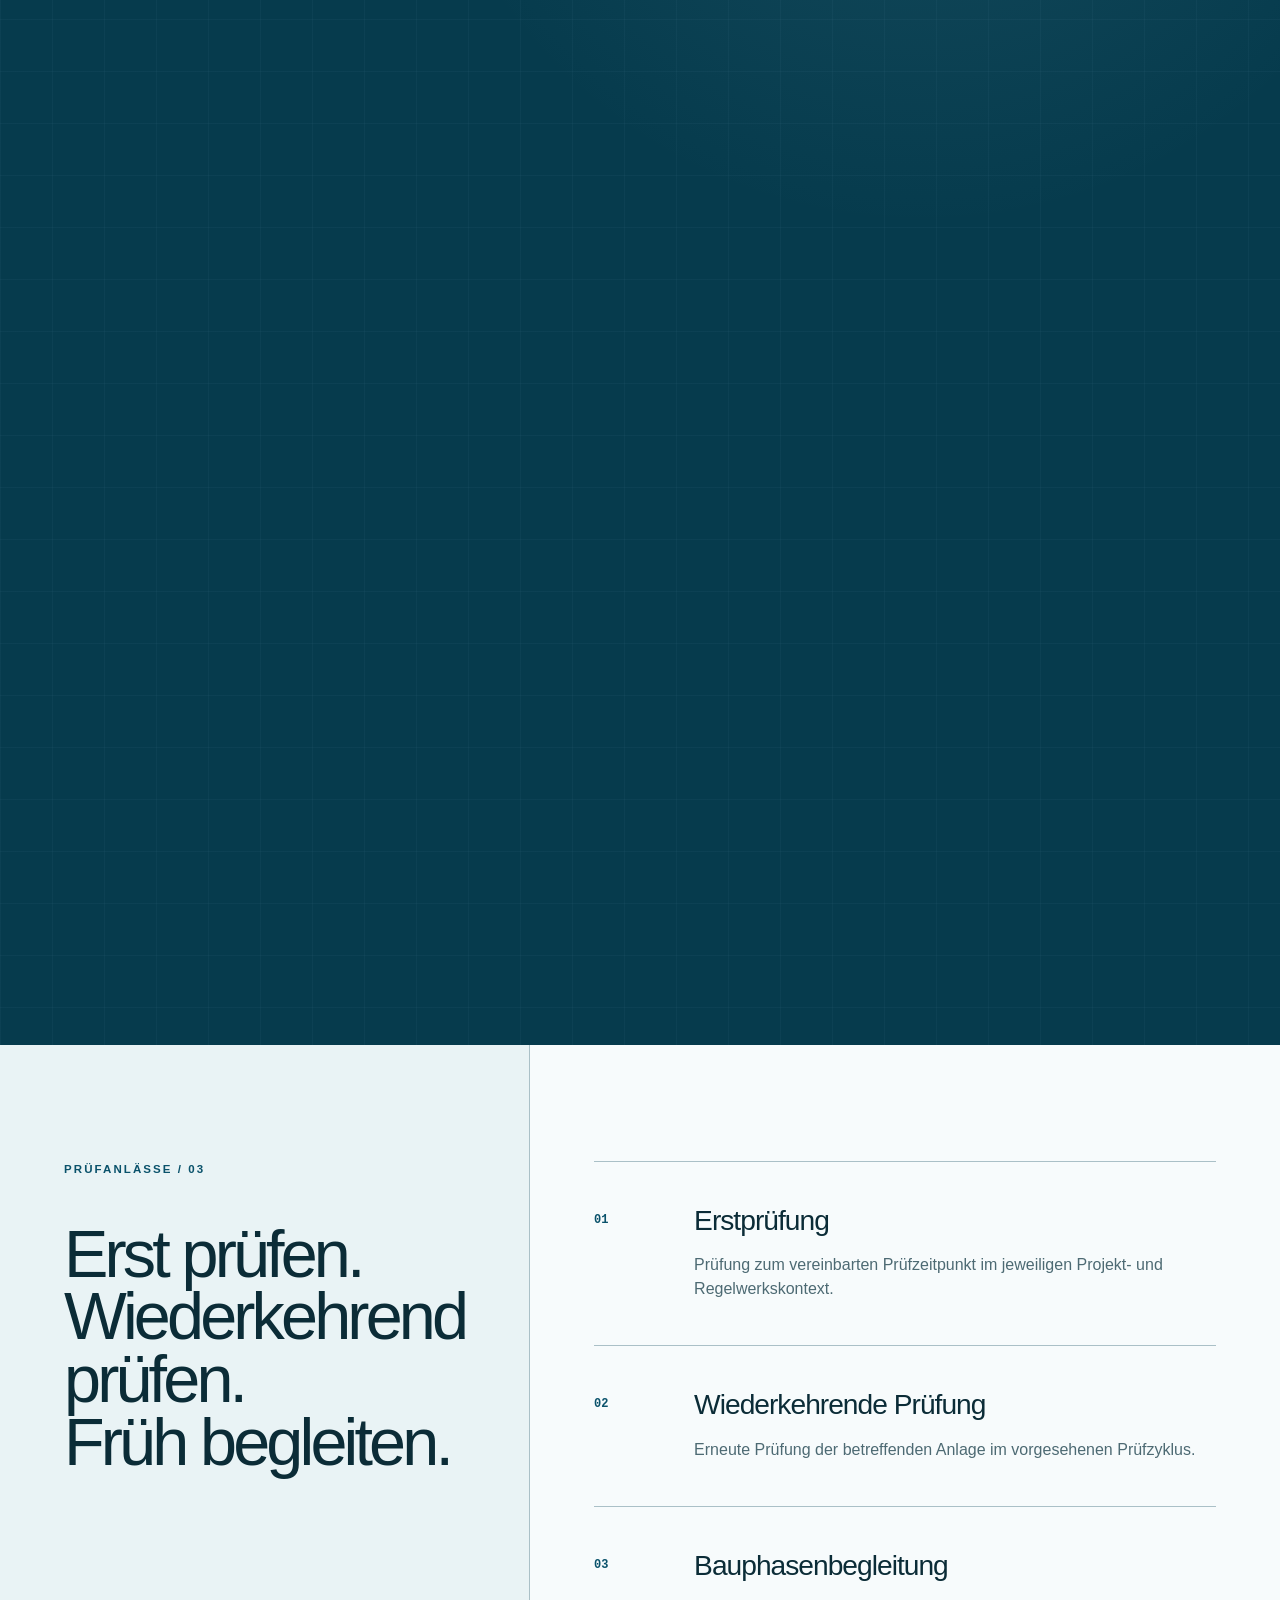
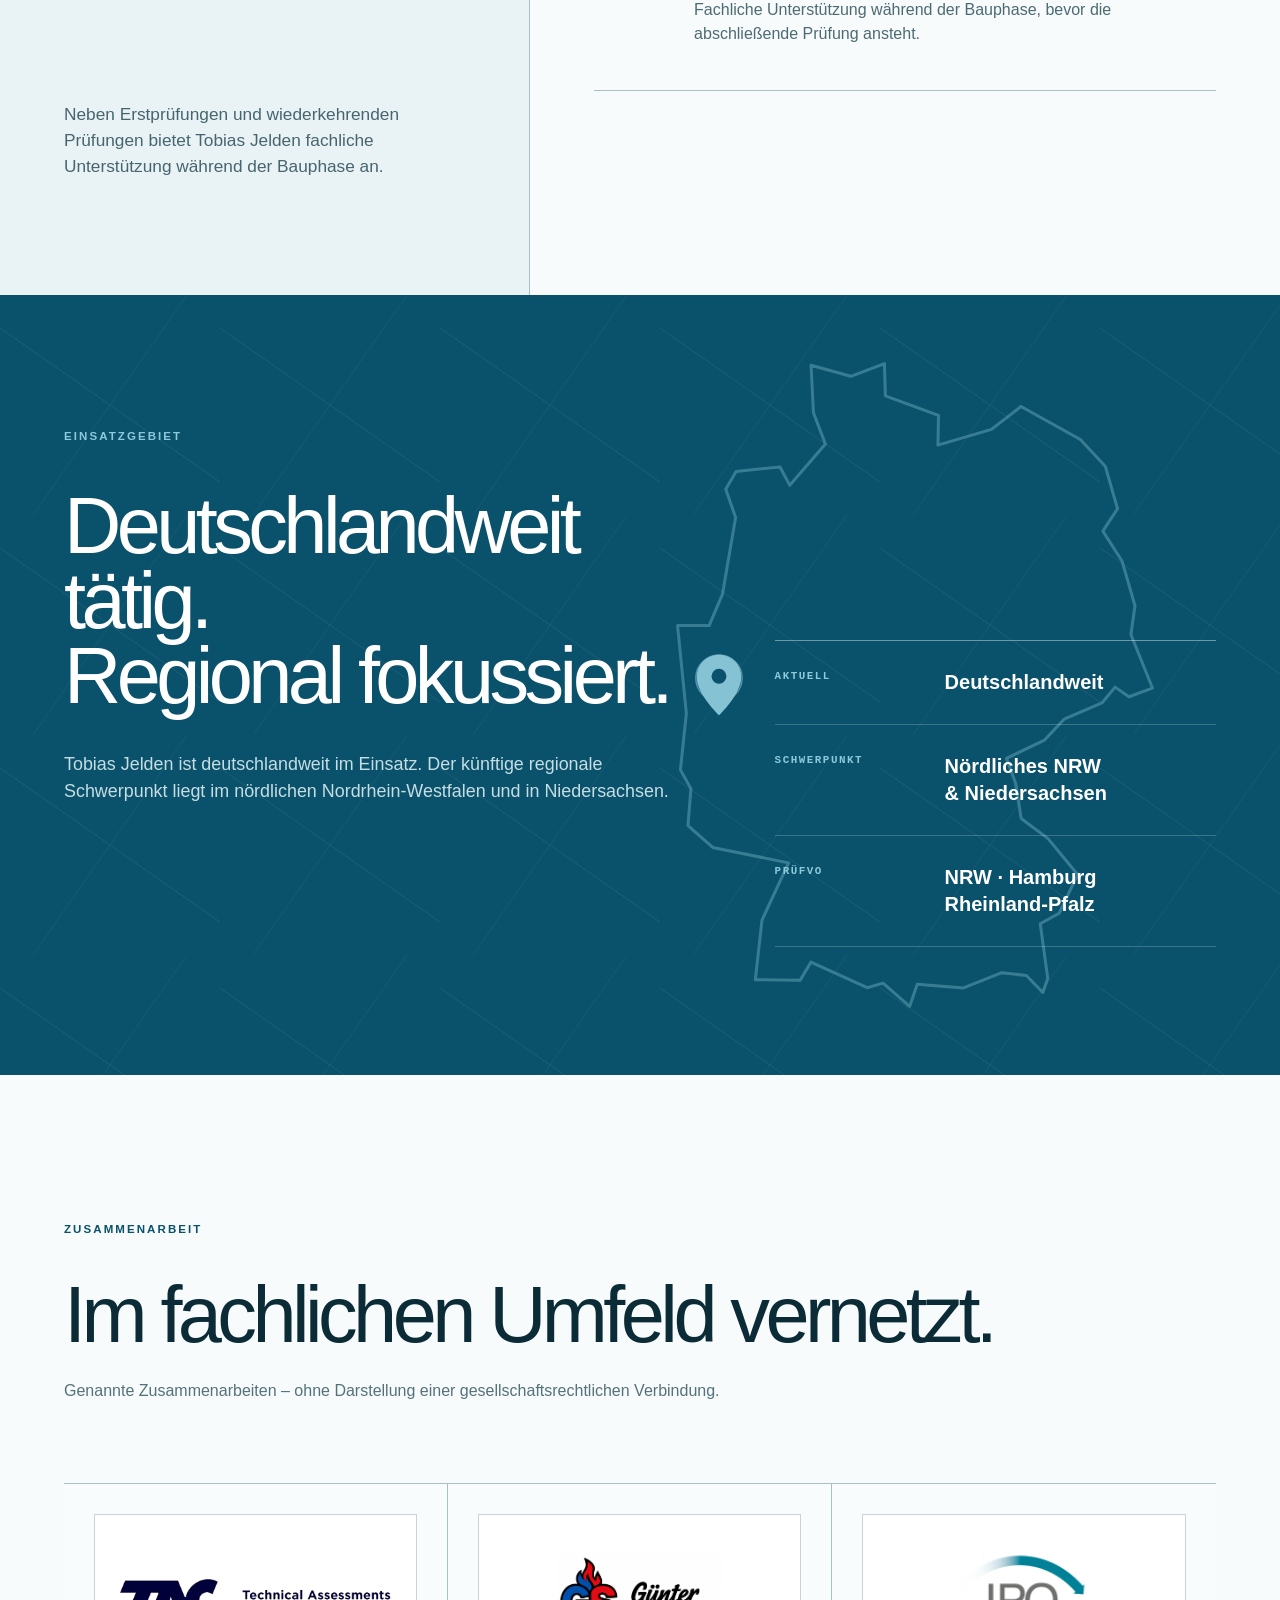
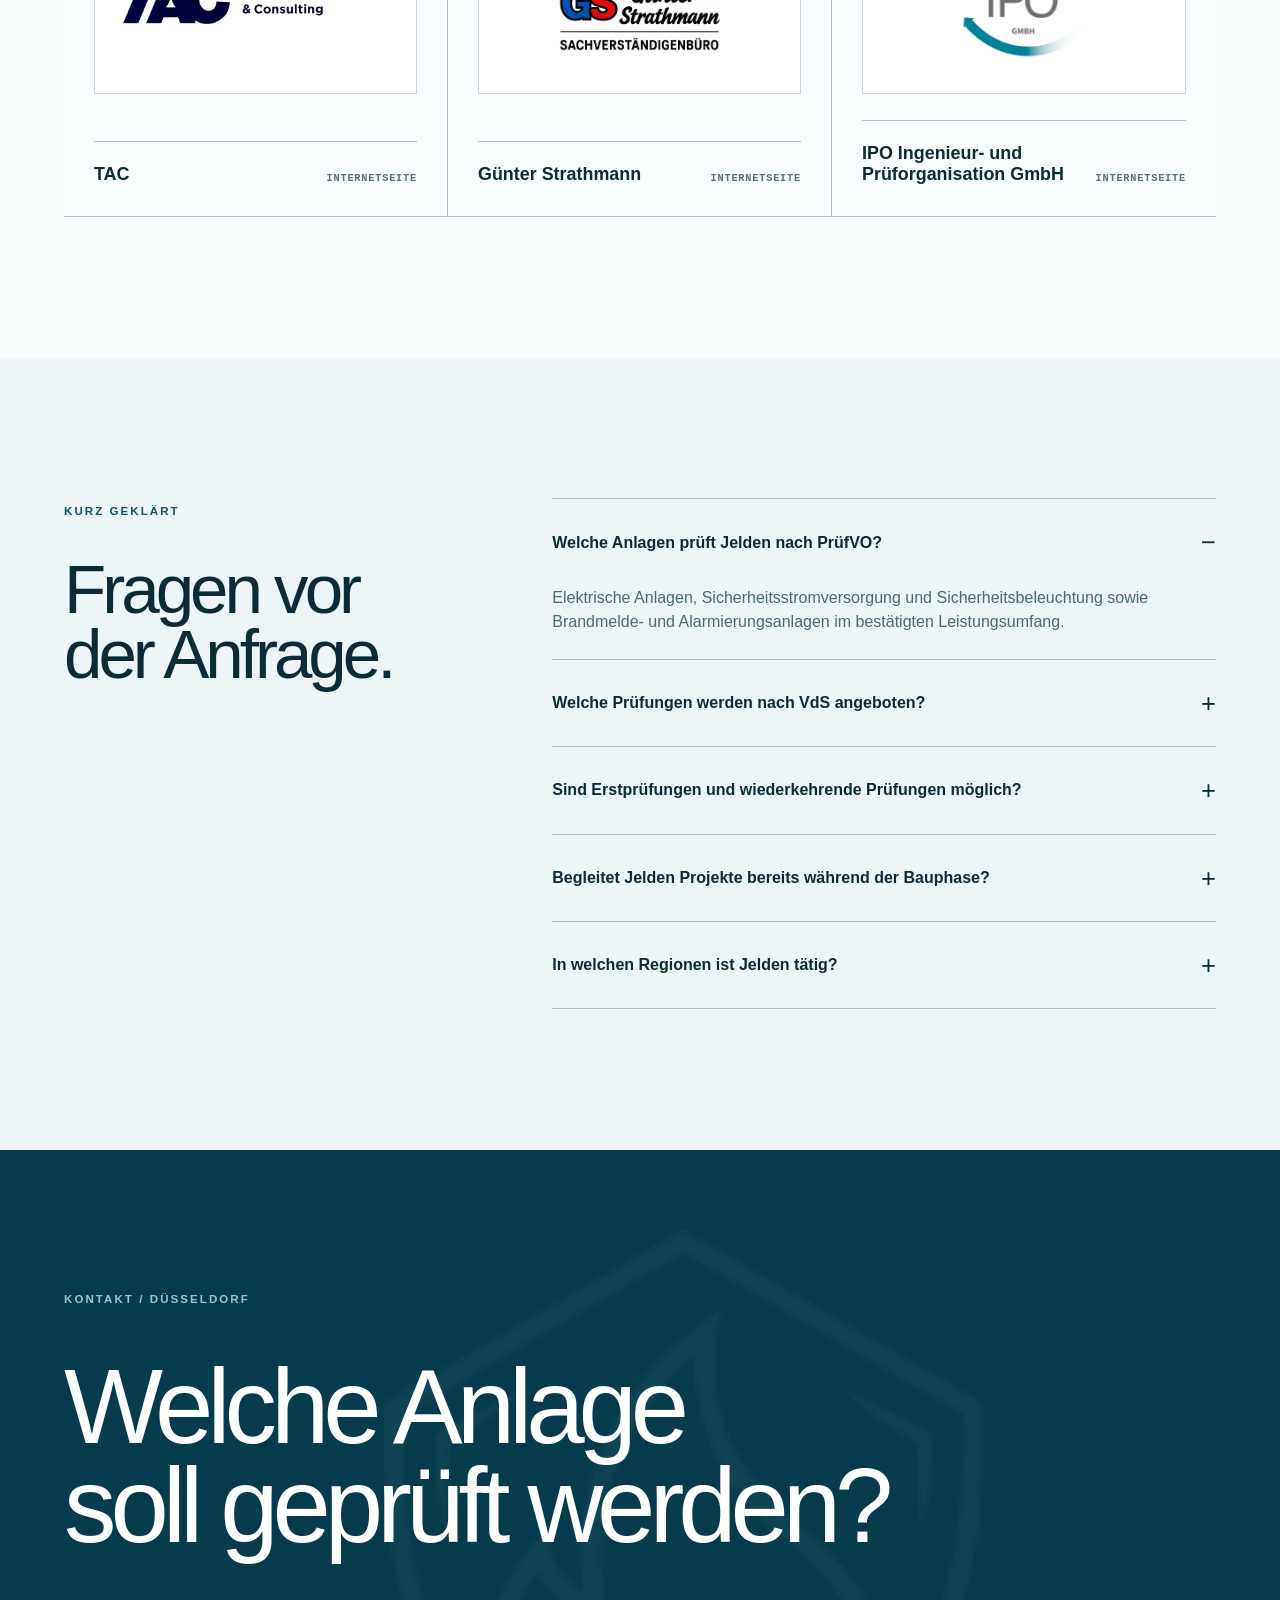
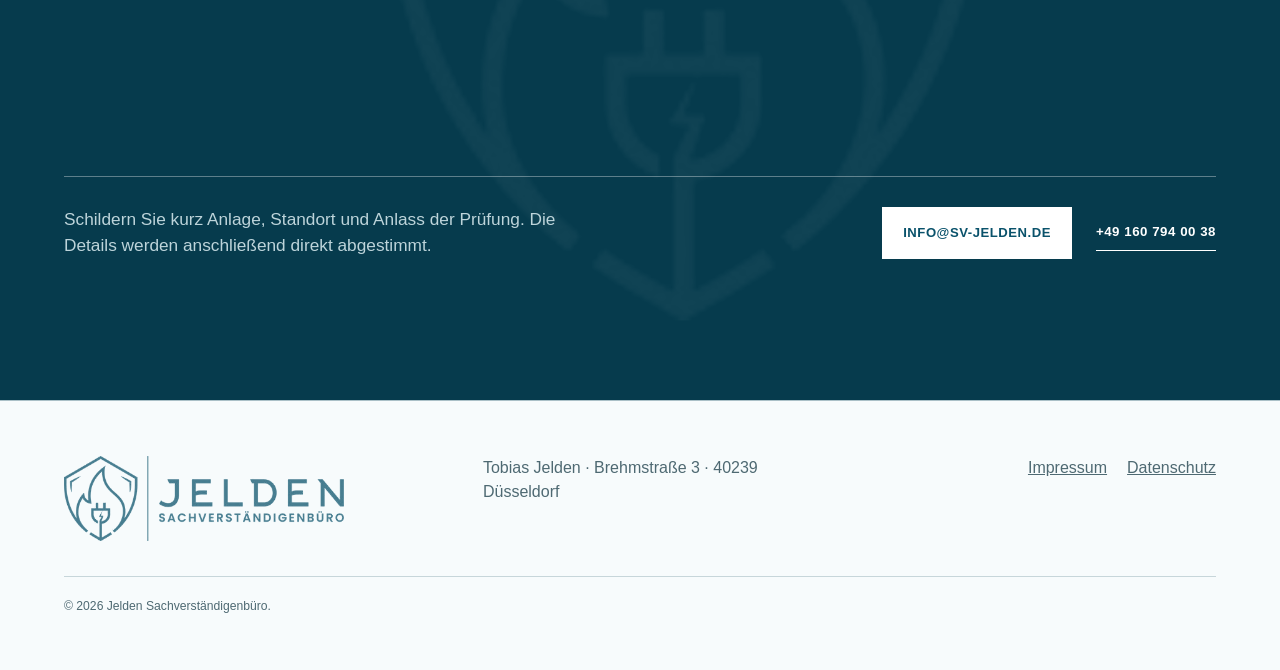
==== commit 062aa6f8: "Restore reliable hero video playback" ====
--- a/v2/index.html
+++ b/v2/index.html
@@ -12,8 +12,8 @@
   <title>Prüfsachverständiger Elektrotechnik | Jelden</title>
   <link rel="icon" href="../assets/favicon.ico?v=5">
   <link rel="apple-touch-icon" href="../assets/apple-touch-icon.png?v=5">
-  <link rel="stylesheet" href="styles.css?v=23">
-  <script src="script.js?v=8" defer></script>
+  <link rel="stylesheet" href="styles.css?v=25">
+  <script src="script.js?v=9" defer></script>
 </head>
 <body>
   <a class="skip-link" href="#main">Zum Inhalt springen</a>
@@ -36,11 +36,12 @@
   <main id="main">
     <section class="hero" id="top">
       <div class="hero-media" aria-hidden="true">
-        <video class="hero-video hero-video-pruefanlagen" data-hero-video muted autoplay loop playsinline preload="metadata" poster="../assets/video/hero-jelden-pruefanlagen.jpg?v=5">
+        <video class="hero-video hero-video-pruefanlagen" data-hero-video muted autoplay loop playsinline preload="auto" poster="../assets/video/hero-jelden-pruefanlagen.jpg?v=5">
+          <source src="../assets/video/hero-jelden-pruefanlagen.mp4?v=5" type="video/mp4">
           <source src="../assets/video/hero-jelden-pruefanlagen.webm?v=5" type="video/webm">
-          <source src="../assets/video/hero-jelden-pruefanlagen.mp4?v=5" type="video/mp4">
         </video>
       </div>
+      <button class="hero-video-control" type="button" data-hero-video-control hidden>Video starten</button>
       <div class="hero-content">
         <p class="kicker">Prüfsachverständiger Elektrotechnik · PrüfVO &amp; VdS</p>
         <h1>ELEKTRISCHE<br><span>ANLAGEN PRÜFEN.</span><br>PROJEKTE BEGLEITEN.</h1>
--- a/v2/styles.css
+++ b/v2/styles.css
@@ -87,6 +87,8 @@
   .hero-media::after{content:"";position:absolute;inset:0;z-index:2;background:linear-gradient(90deg,rgba(4,46,62,.72) 0%,rgba(4,46,62,.48) 48%,rgba(4,46,62,.68) 100%)}
   .hero-video{position:absolute;inset:-3%;width:106%;height:106%;object-fit:cover;pointer-events:none;filter:grayscale(1) saturate(.22) contrast(1.12);opacity:1}
   .hero-video-pruefanlagen{object-position:center center}
+  .hero-video-control{position:absolute;top:calc(var(--header-h) + 18px);right:var(--gutter);z-index:4;min-height:42px;padding:0 18px;border:1px solid rgba(255,255,255,.58);background:rgba(4,46,62,.72);color:#fff;font:600 .72rem/1 var(--font);letter-spacing:.1em;text-transform:uppercase;cursor:pointer;backdrop-filter:blur(8px)}
+  .hero-video-control[hidden]{display:none}
   .hero-content{align-self:center;min-width:0;width:100%;max-width:1120px;padding-bottom:40px}
   .kicker{color:#b9d9e2;margin-bottom:30px}
   .hero h1{font-size:clamp(4.2rem,6.6vw,8.6rem);line-height:.96;letter-spacing:-.07em;font-weight:520;white-space:nowrap}
@@ -188,7 +190,7 @@
 
   .contact{position:relative;min-height:850px;padding:clamp(90px,11vw,160px) var(--gutter);background:var(--deep);color:#fff;overflow:hidden;isolation:isolate;display:flex;flex-direction:column}
 
-  .contact-mark{position:absolute;left:54%;right:auto;top:50%;transform:translate(-50%,-50%);width:min(54vw,800px);opacity:.055;z-index:-1}
+  .contact-mark{position:absolute;left:57%;right:auto;top:50%;transform:translate(-50%,-50%);width:min(54vw,800px);opacity:.055;z-index:-1}
   .contact-mark img{width:100%;height:auto}
   .contact .section-code{color:var(--cyan)}
   .contact h2{font-size:clamp(4.2rem,8.2vw,10rem);margin:50px 0 70px}
@@ -228,6 +230,7 @@
   }
   @media(max-width:720px){
     :root{--header-h:74px;--gutter:22px}
+    .hero-video-control{top:calc(var(--header-h) + 10px);min-height:34px;padding-inline:12px;font-size:.62rem;letter-spacing:.08em}
     .brand{width:205px;height:52px}
     .hero{min-height:auto;padding-top:calc(var(--header-h) + 52px);grid-template-columns:1fr;grid-template-rows:auto auto auto;gap:24px}
     .hero-media{opacity:.2}
@@ -246,7 +249,7 @@
     .territory{min-height:auto;padding-block:90px;gap:65px}.territory-map{top:55%;right:-10vw;width:82vw;opacity:.72}.territory-data>div{grid-template-columns:100px 1fr}
     .partners{padding-block:90px}.partner-list{grid-template-columns:1fr;margin-top:55px}.partner-card{min-height:275px;padding:24px;border-right:0;border-bottom:1px solid var(--light-line)}.partner-card:last-child{border-bottom:0}.partner-logo{height:155px;padding:20px}.partner-logo-strathmann img{width:min(72%,220px);height:72%}.partner-logo-ipo img{max-height:125px}.partner-meta{align-items:start}.partner-meta strong{font-size:1.05rem}.partner-meta small{max-width:135px;font-size:.58rem}
     .faq-section{padding-block:90px;gap:55px}
-    .contact{min-height:760px;padding-block:90px}.contact h2{font-size:clamp(3.8rem,17vw,6rem);margin-block:40px 60px}.contact-actions{flex-direction:column}.contact-actions .button{width:100%;text-transform:none;letter-spacing:0}.contact-mark{left:55%;right:auto;top:52%;width:108vw;transform:translate(-50%,-50%)}
+    .contact{min-height:760px;padding-block:90px}.contact h2{font-size:clamp(3.8rem,17vw,6rem);margin-block:40px 60px}.contact-actions{flex-direction:column}.contact-actions .button{width:100%;text-transform:none;letter-spacing:0}.contact-mark{left:58%;right:auto;top:52%;width:108vw;transform:translate(-50%,-50%)}
     .site-footer{grid-template-columns:1fr;padding-block:45px}.footer-links{justify-content:flex-start;flex-wrap:wrap}.site-footer>p{grid-column:1}
   }
 
@@ -254,6 +257,7 @@
     *{scroll-behavior:auto!important;transition:none!important}
     .hero-media{background:linear-gradient(rgba(4,46,62,.74),rgba(4,46,62,.74)),url('../assets/video/hero-jelden-pruefanlagen.jpg?v=5') center/cover no-repeat}
     .hero-video{display:none!important;animation:none!important}
+    .hero-media.is-user-started .hero-video{display:block!important}
     .services{min-height:auto!important;padding-bottom:90px!important}
     .clipboard-track{min-height:auto!important}
     .clipboard-stage{position:static!important;min-height:auto!important;padding-block:50px!important}
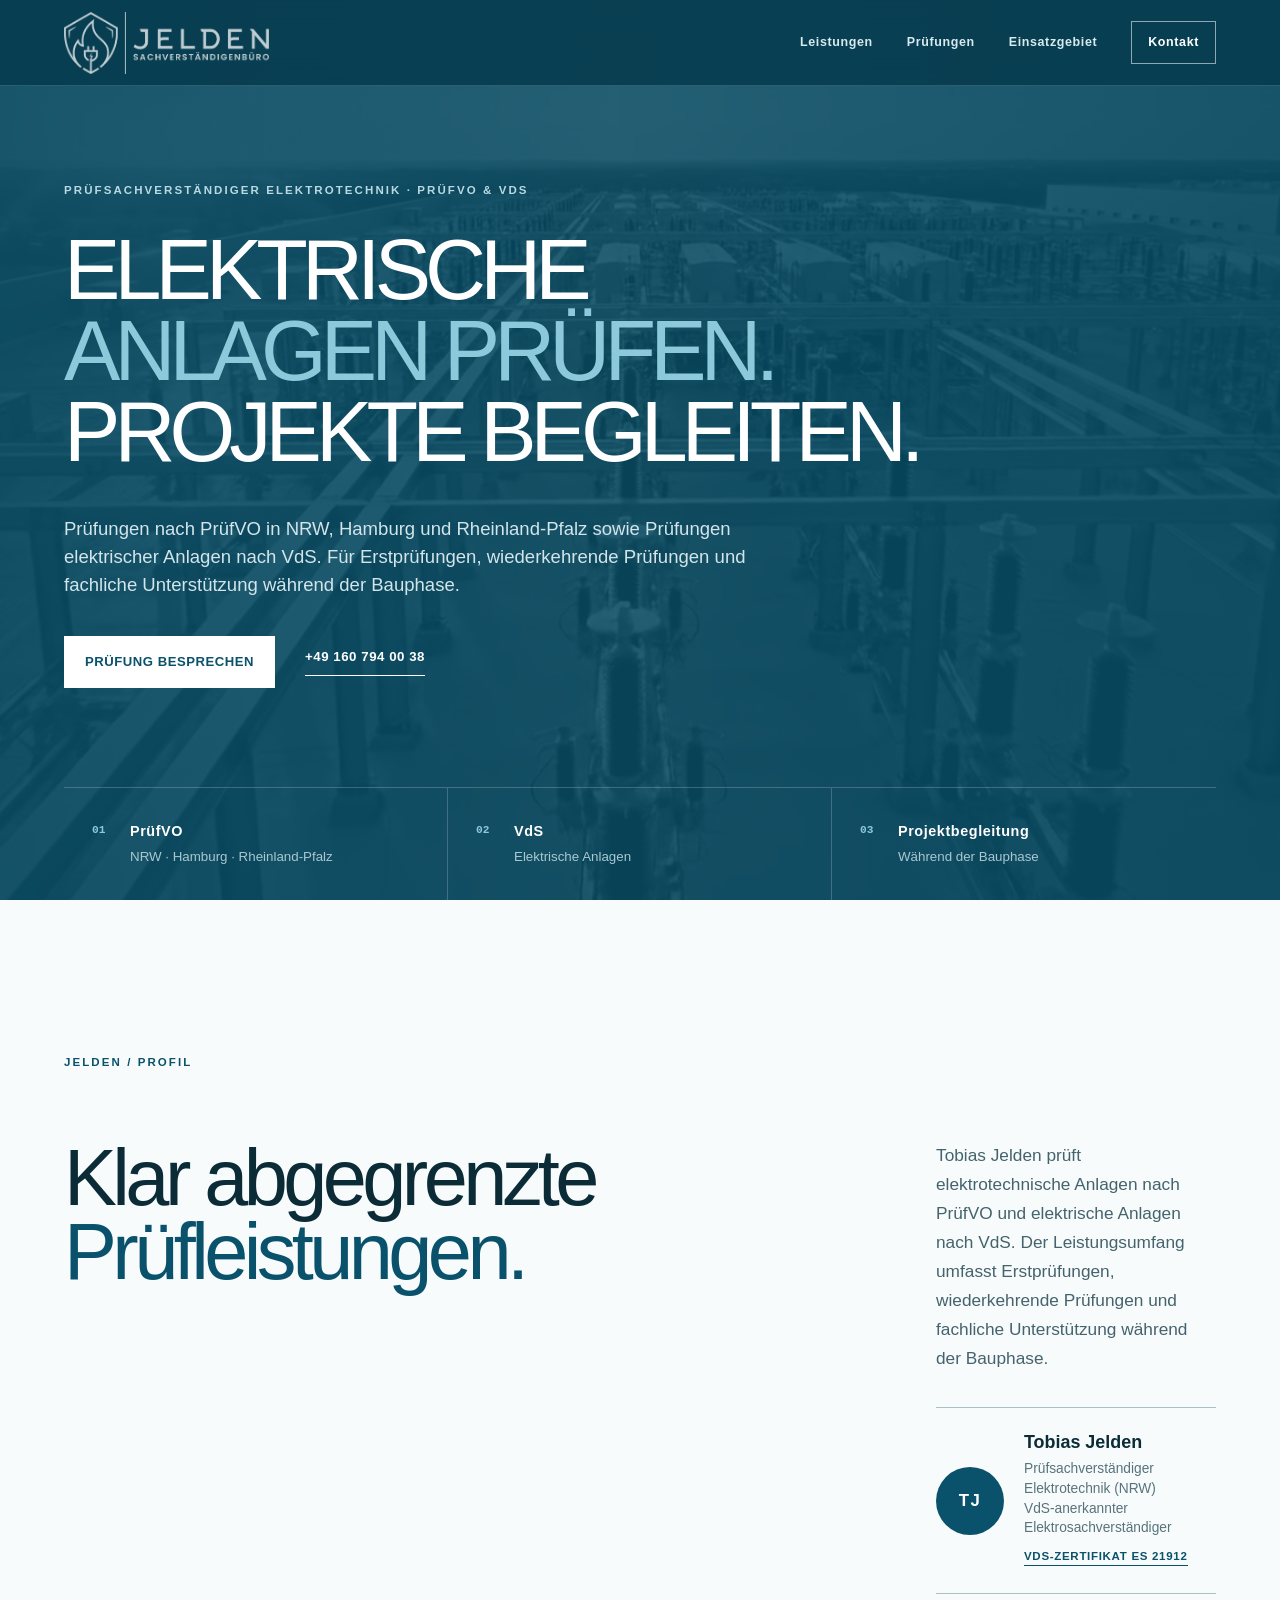
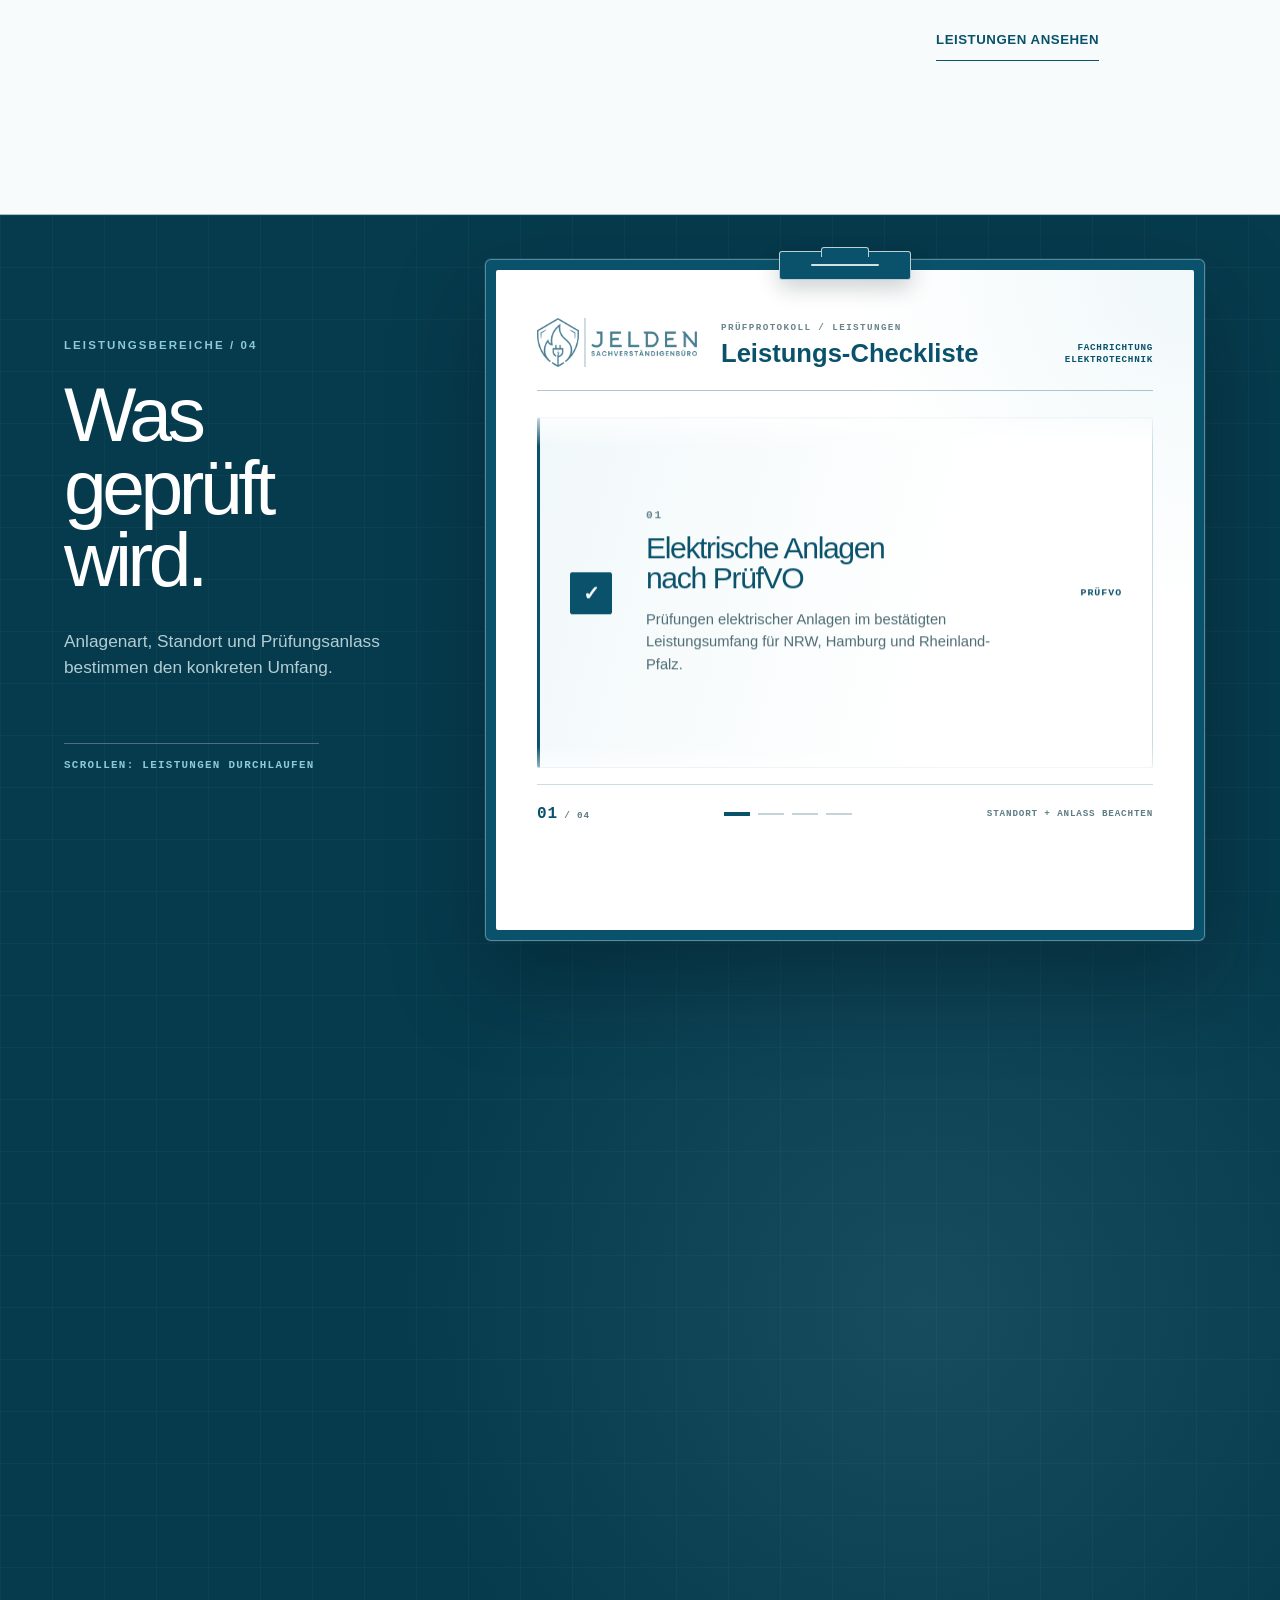
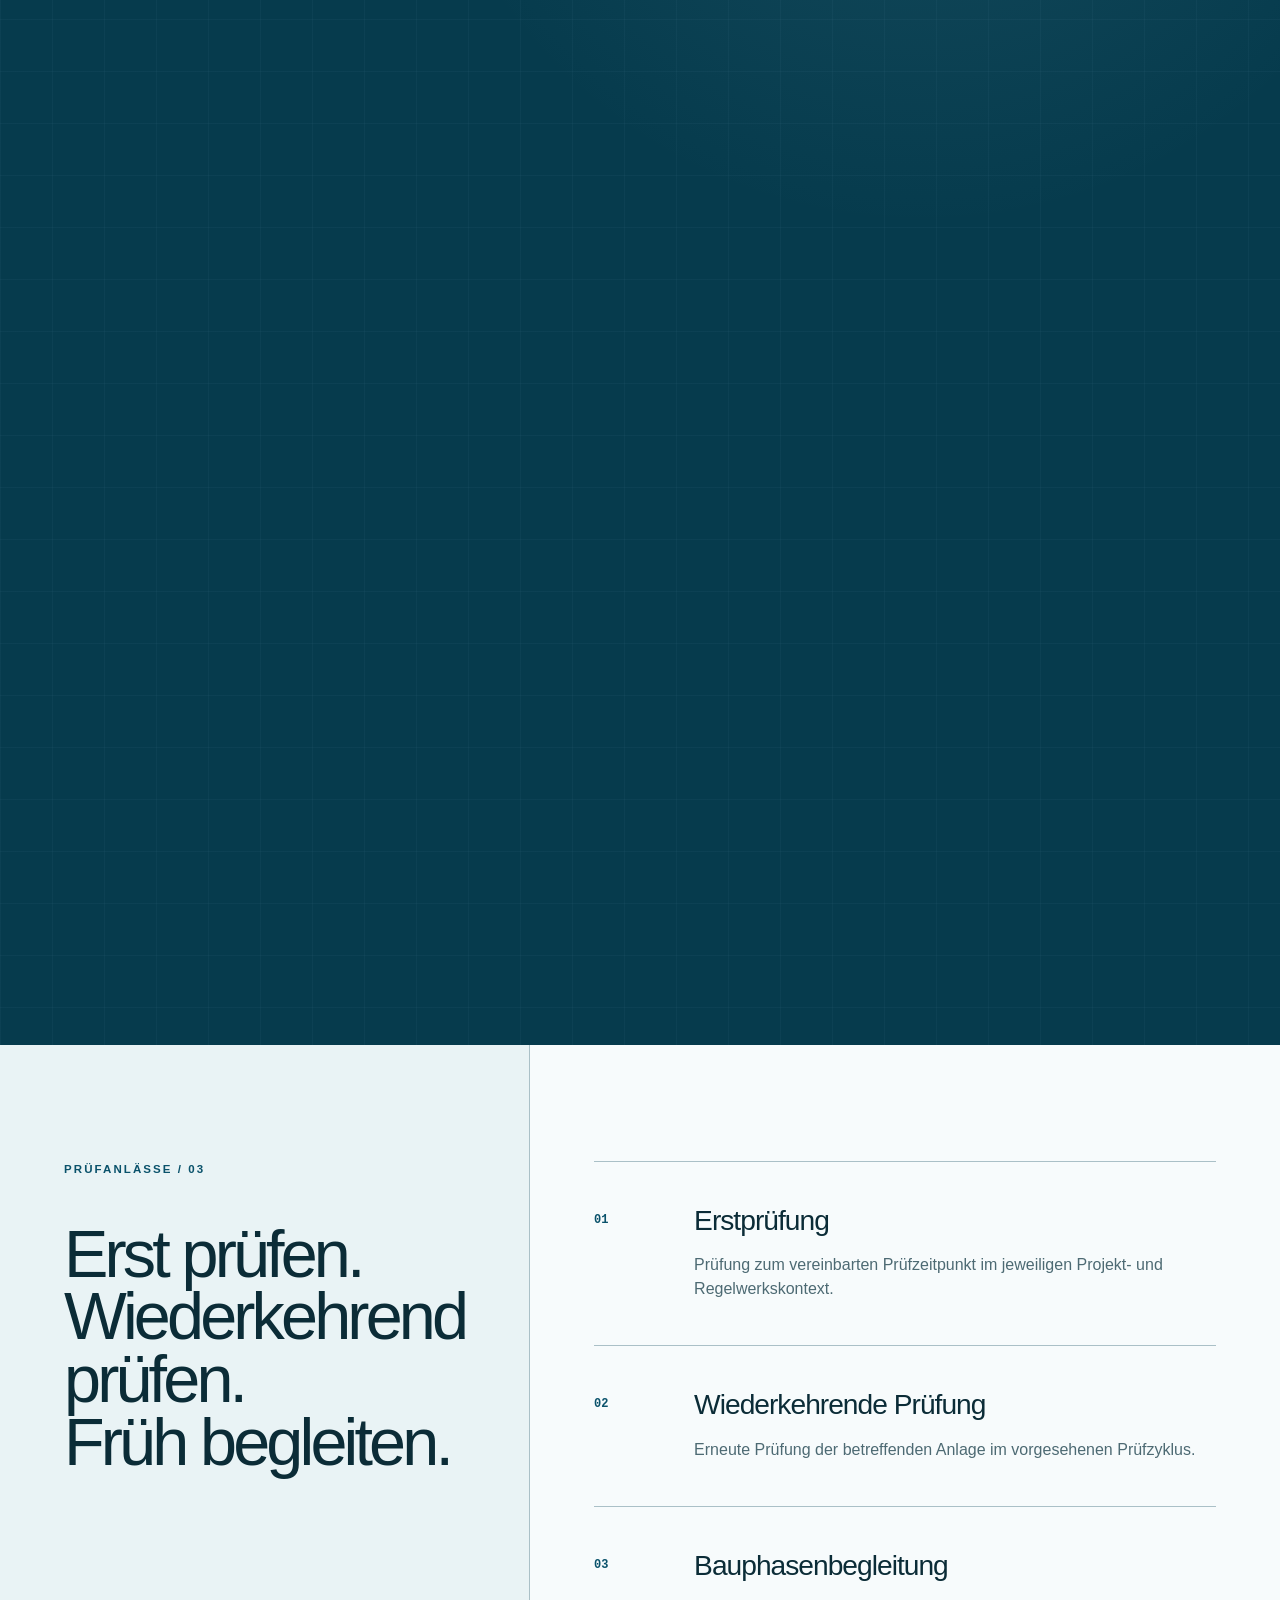
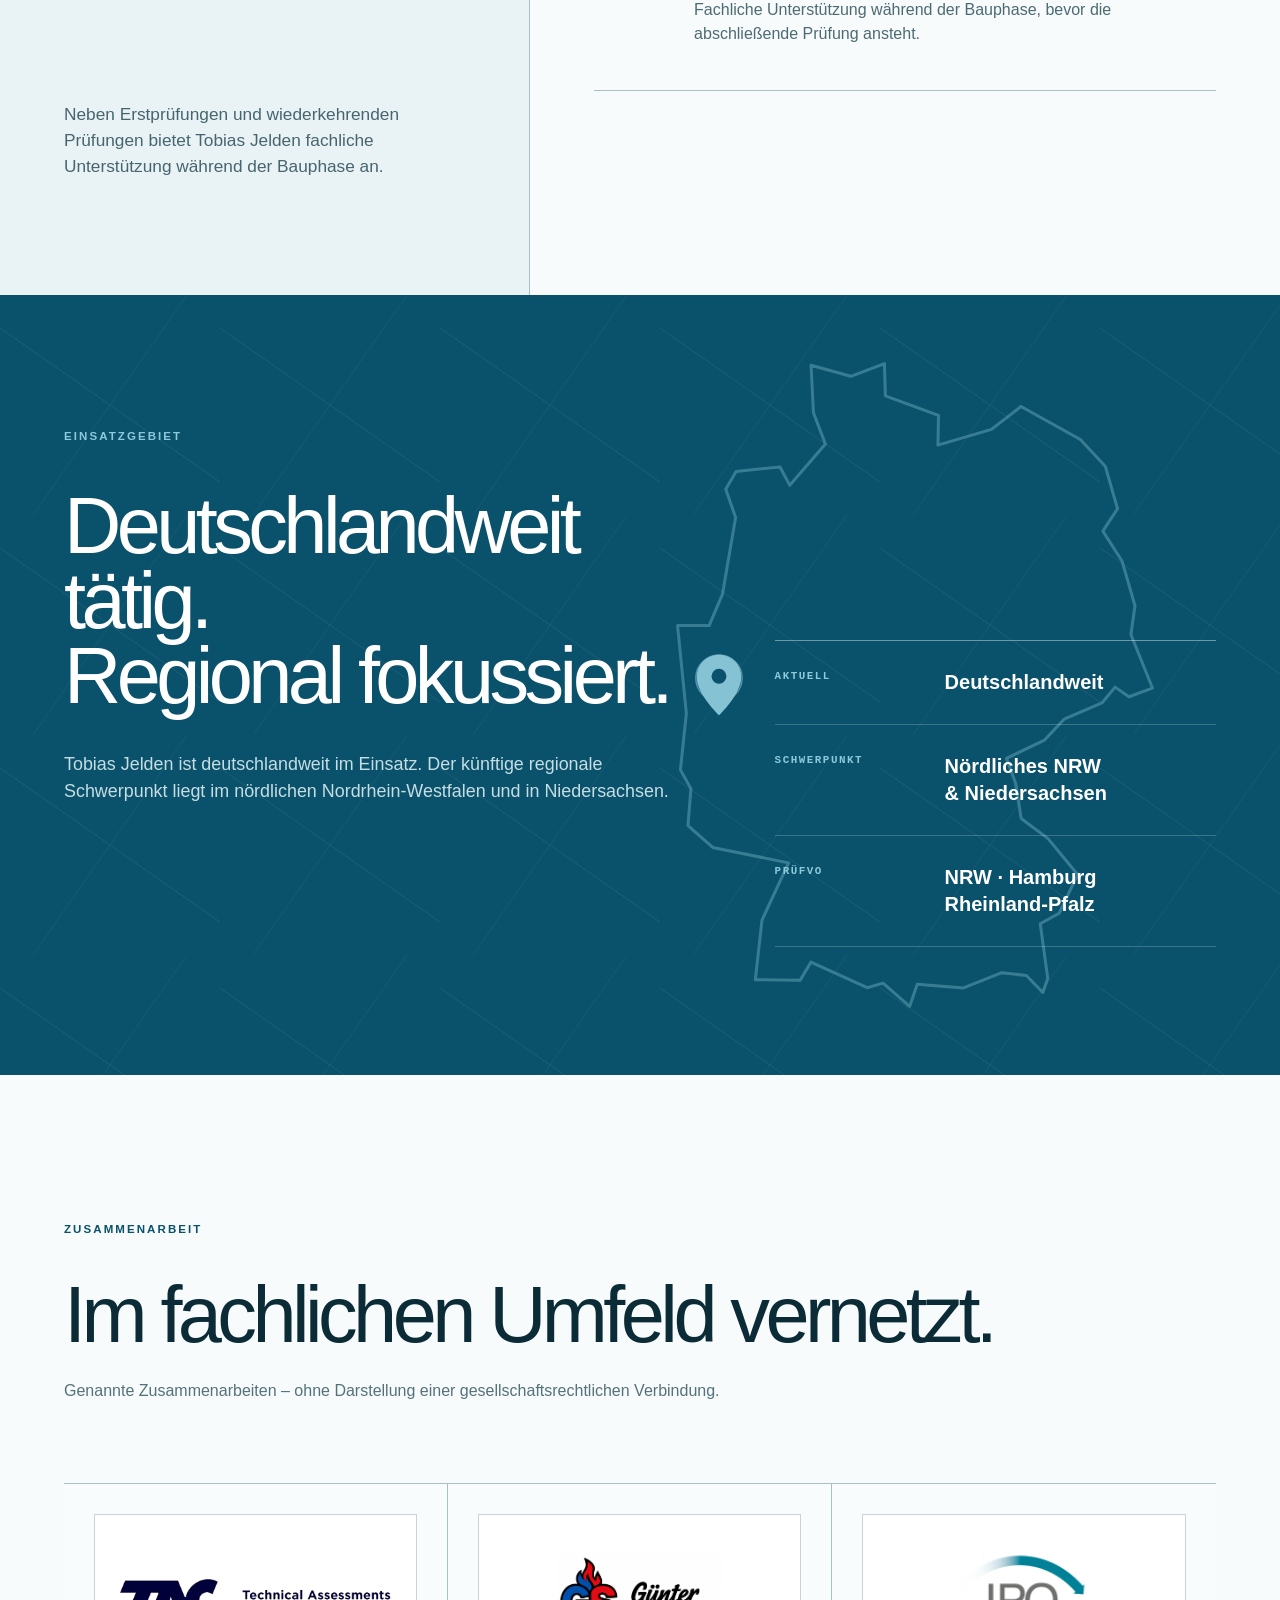
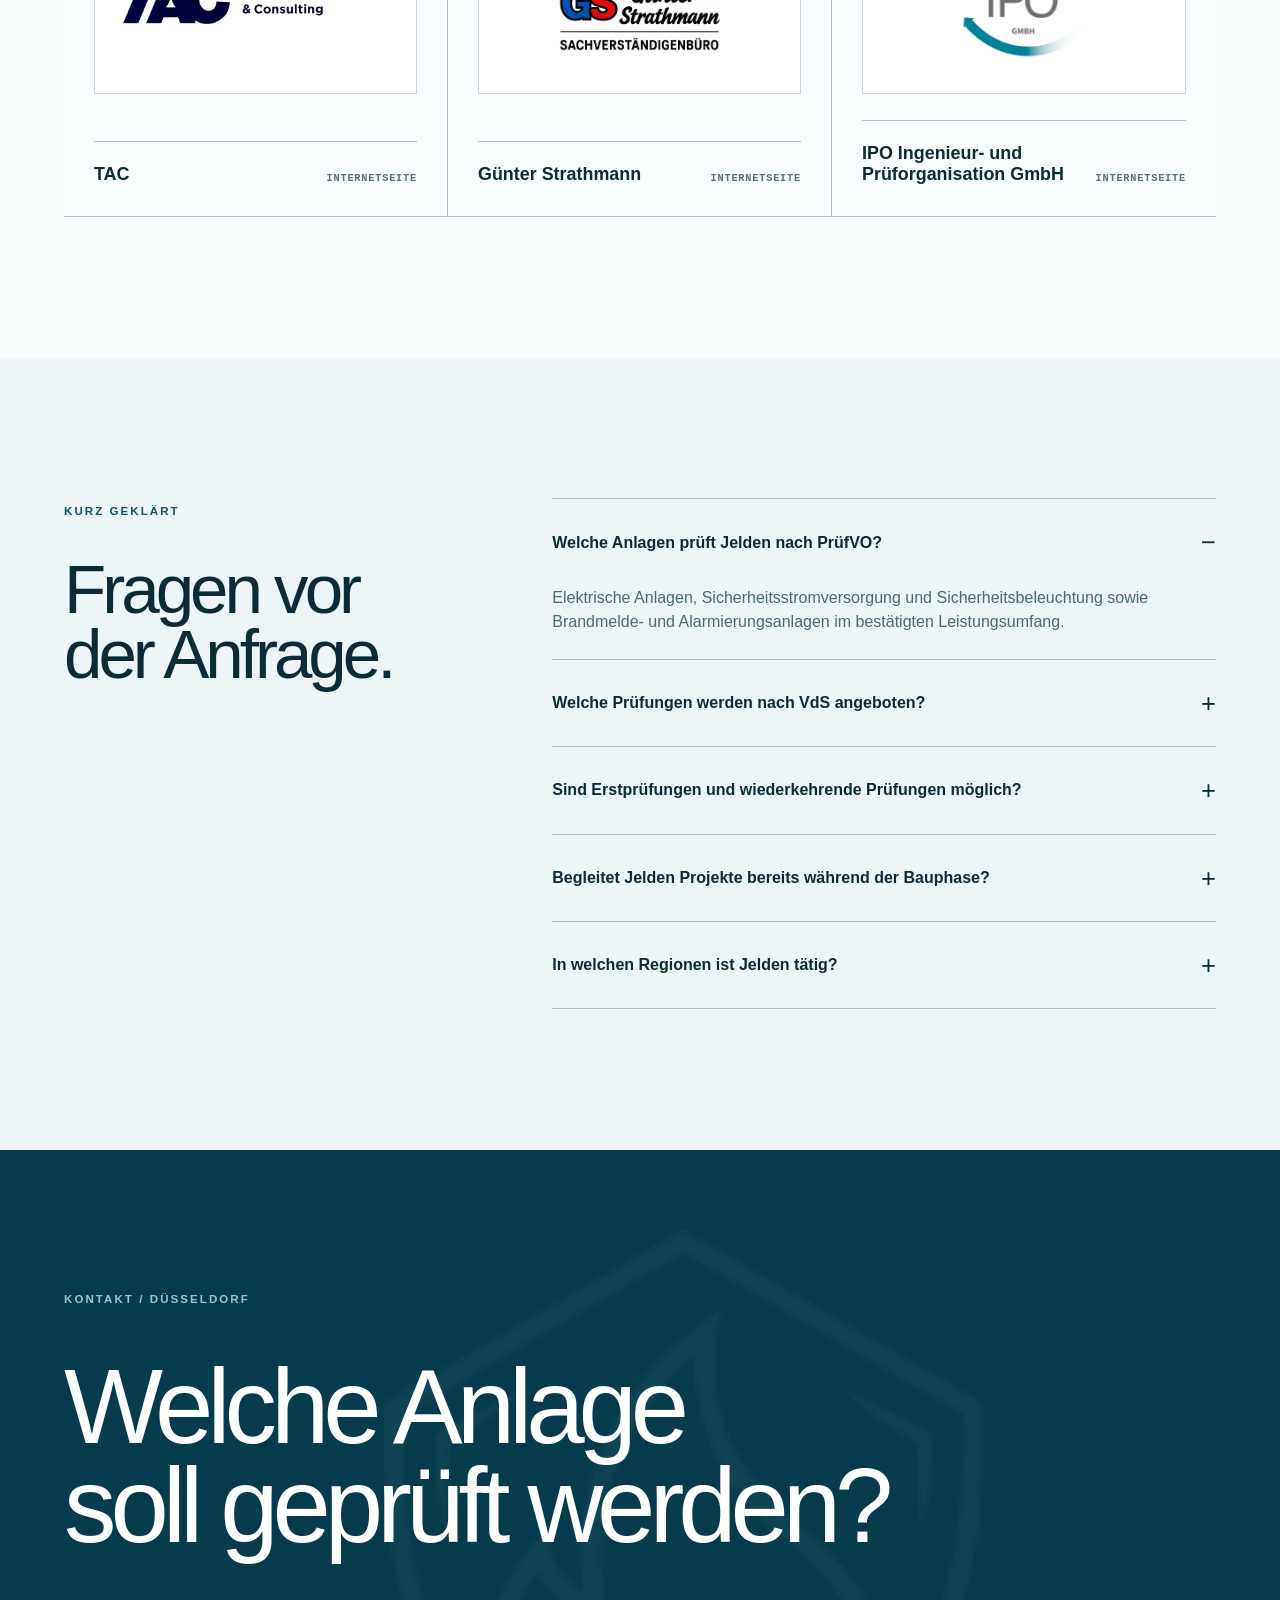
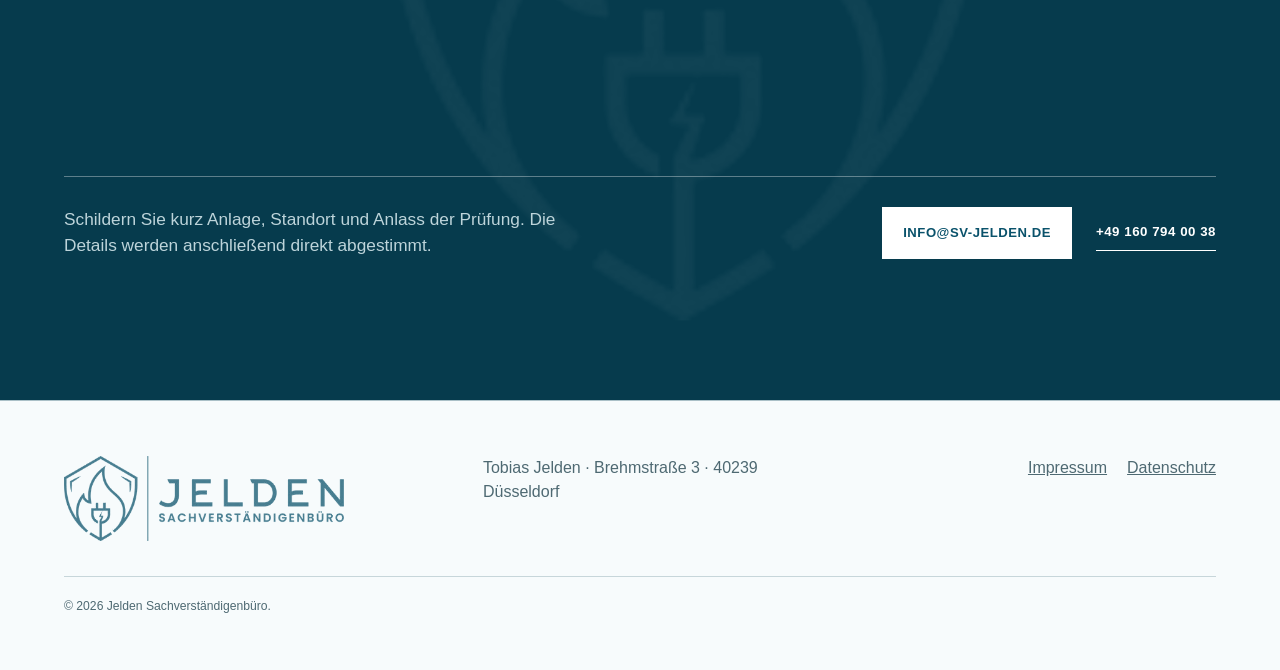
==== commit c750e389: "Make mobile menu opaque and keep hero looping" ====
--- a/v2/index.html
+++ b/v2/index.html
@@ -12,8 +12,8 @@
   <title>Prüfsachverständiger Elektrotechnik | Jelden</title>
   <link rel="icon" href="../assets/favicon.ico?v=5">
   <link rel="apple-touch-icon" href="../assets/apple-touch-icon.png?v=5">
-  <link rel="stylesheet" href="styles.css?v=25">
-  <script src="script.js?v=9" defer></script>
+  <link rel="stylesheet" href="styles.css?v=27">
+  <script src="script.js?v=10" defer></script>
 </head>
 <body>
   <a class="skip-link" href="#main">Zum Inhalt springen</a>
--- a/v2/styles.css
+++ b/v2/styles.css
@@ -50,7 +50,7 @@
   .main-nav a{text-decoration:none;font-size:.78rem;font-weight:650;letter-spacing:.05em}
   .main-nav a:not(.nav-cta):hover{color:#fff}
   .nav-cta{padding:11px 16px;border:1px solid rgba(255,255,255,.55);color:#fff}
-  .menu-toggle{display:none;width:48px;height:48px;background:transparent;border:1px solid rgba(255,255,255,.3);color:#fff;padding:13px}
+  .menu-toggle{display:none;width:48px;height:48px;background:var(--deep);border:1px solid rgba(255,255,255,.45);color:#fff;padding:13px}
   .menu-toggle span{display:block;width:100%;height:1px;background:currentColor;margin:6px 0;transition:transform .2s}
   .menu-toggle[aria-expanded="true"] span:first-child{transform:translateY(3.5px) rotate(45deg)}
   .menu-toggle[aria-expanded="true"] span:last-child{transform:translateY(-3.5px) rotate(-45deg)}
@@ -210,8 +210,9 @@
 @layer responsive{
   @media(max-width:1100px){
     .menu-toggle{display:block;position:relative;z-index:102}
-    .main-nav{position:fixed;z-index:101;inset:var(--header-h) 0 0;background:var(--deep);padding:40px var(--gutter);flex-direction:column;align-items:stretch;gap:0;opacity:0;visibility:hidden;pointer-events:none;transition:opacity .2s}
+    .main-nav{position:fixed;z-index:101;inset:var(--header-h) 0 0;background:var(--deep);padding:40px var(--gutter);flex-direction:column;align-items:stretch;gap:0;opacity:0;visibility:hidden;pointer-events:none;transition:none}
     .main-nav.is-open{opacity:1;visibility:visible;pointer-events:auto}
+    body.menu-open .site-header{background:var(--deep);backdrop-filter:none}
     .main-nav a{font-size:1.35rem;padding:20px 0;border-bottom:1px solid rgba(255,255,255,.2)}
     .nav-cta{margin-top:20px;text-align:center;border:1px solid rgba(255,255,255,.5)!important}
     body.menu-open{overflow:hidden}
@@ -255,9 +256,6 @@
 
   @media(prefers-reduced-motion:reduce){
     *{scroll-behavior:auto!important;transition:none!important}
-    .hero-media{background:linear-gradient(rgba(4,46,62,.74),rgba(4,46,62,.74)),url('../assets/video/hero-jelden-pruefanlagen.jpg?v=5') center/cover no-repeat}
-    .hero-video{display:none!important;animation:none!important}
-    .hero-media.is-user-started .hero-video{display:block!important}
     .services{min-height:auto!important;padding-bottom:90px!important}
     .clipboard-track{min-height:auto!important}
     .clipboard-stage{position:static!important;min-height:auto!important;padding-block:50px!important}
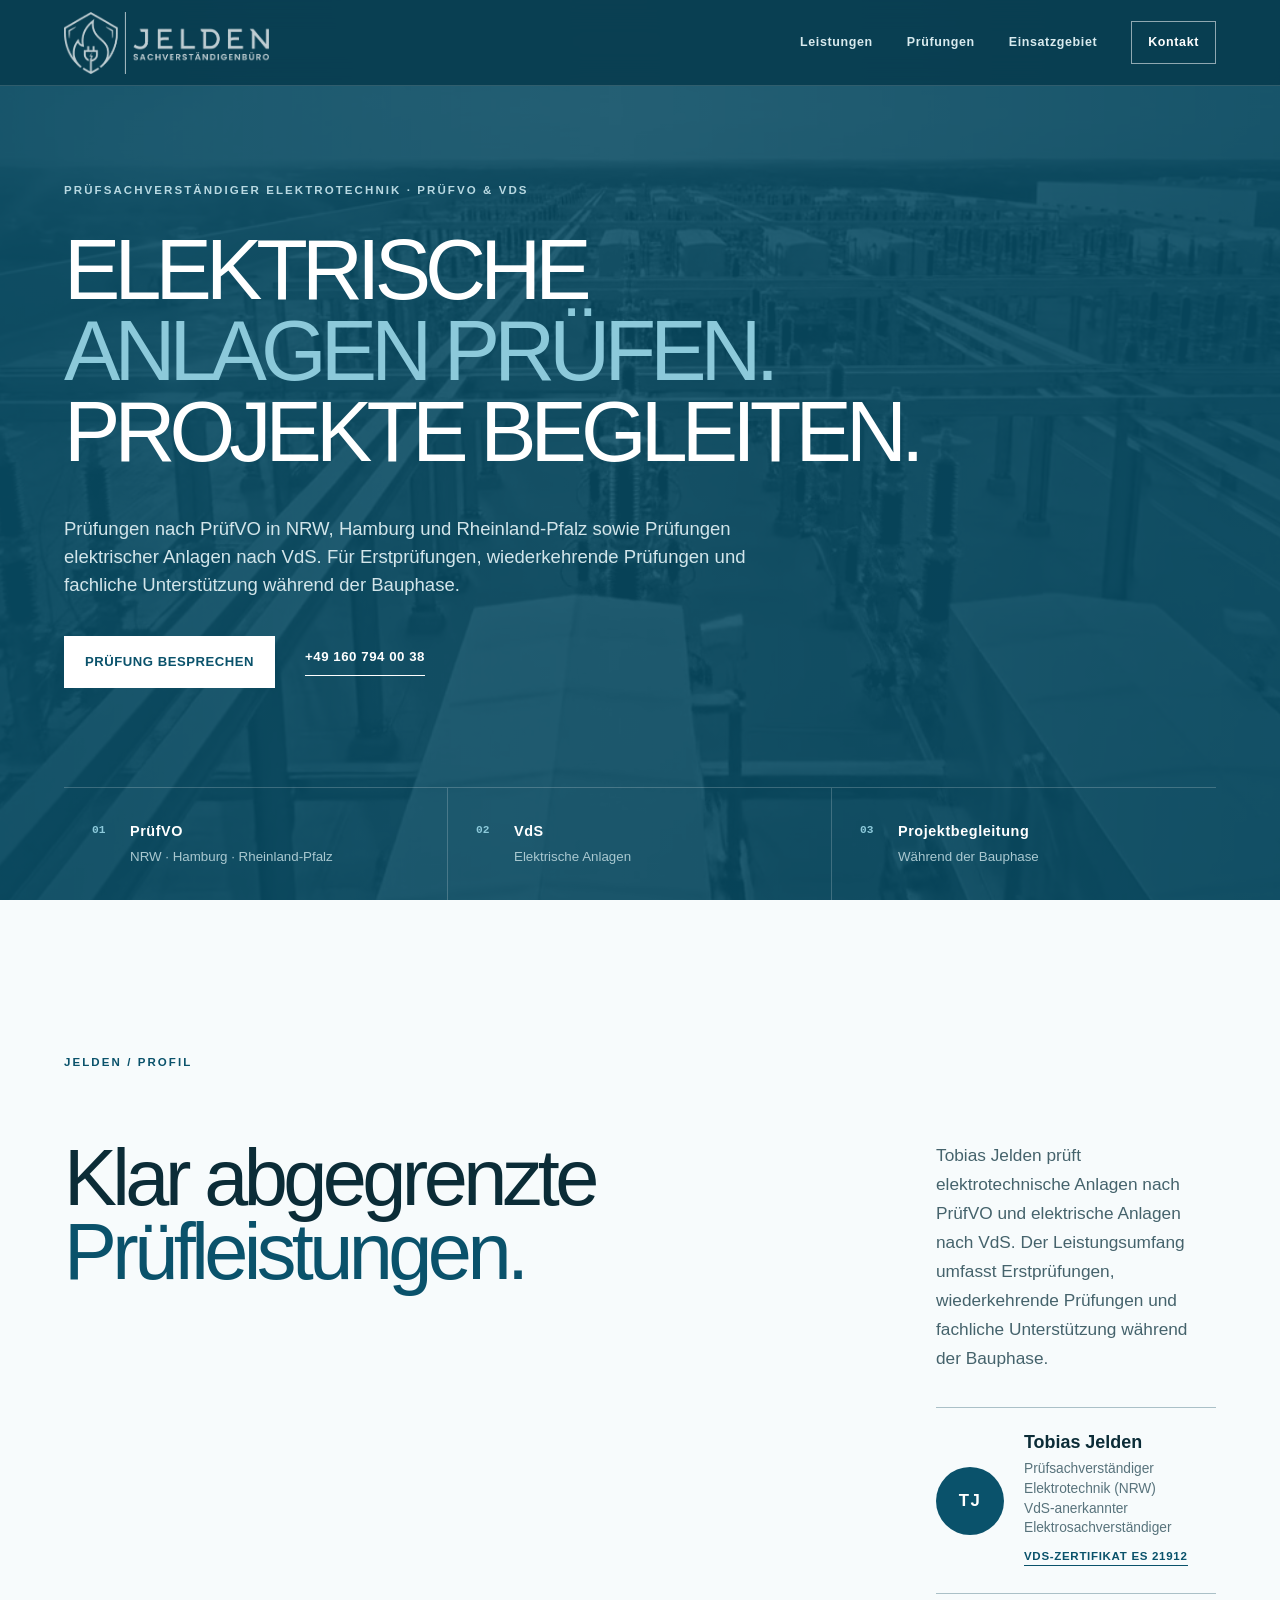
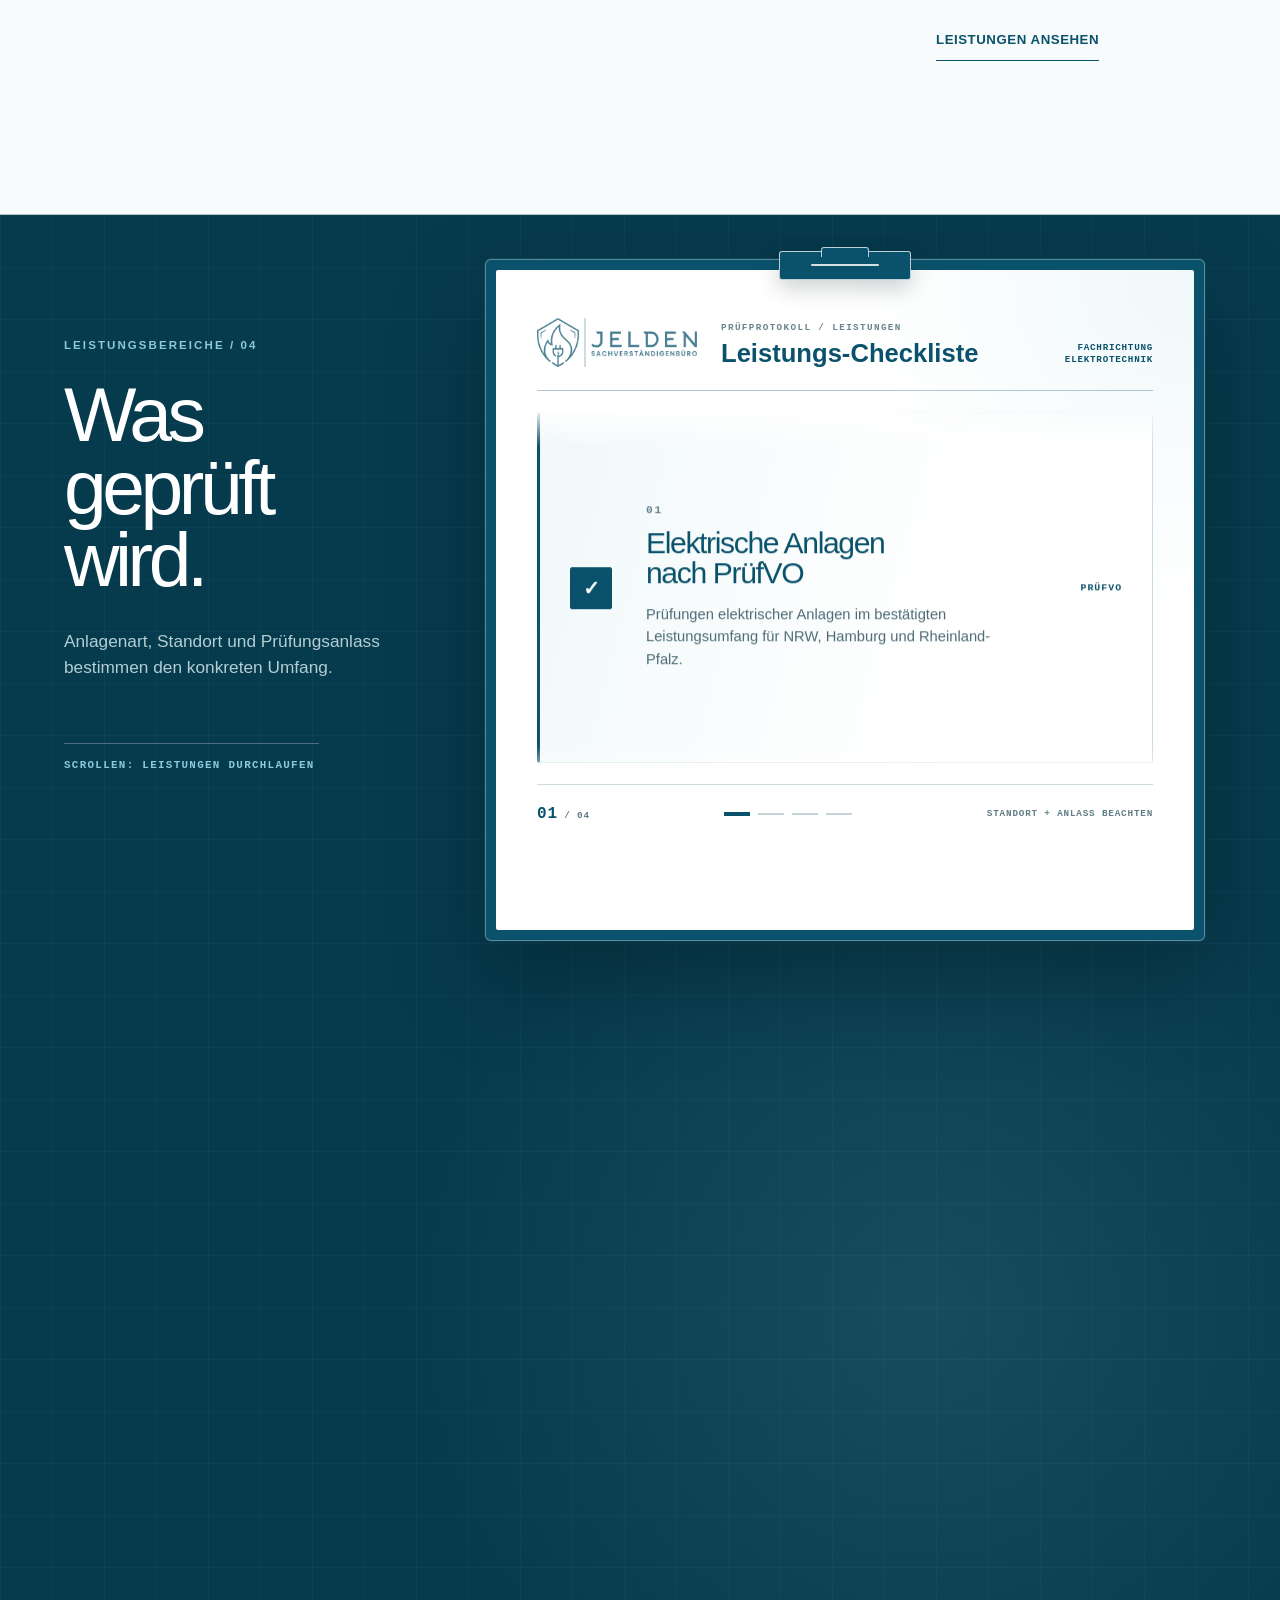
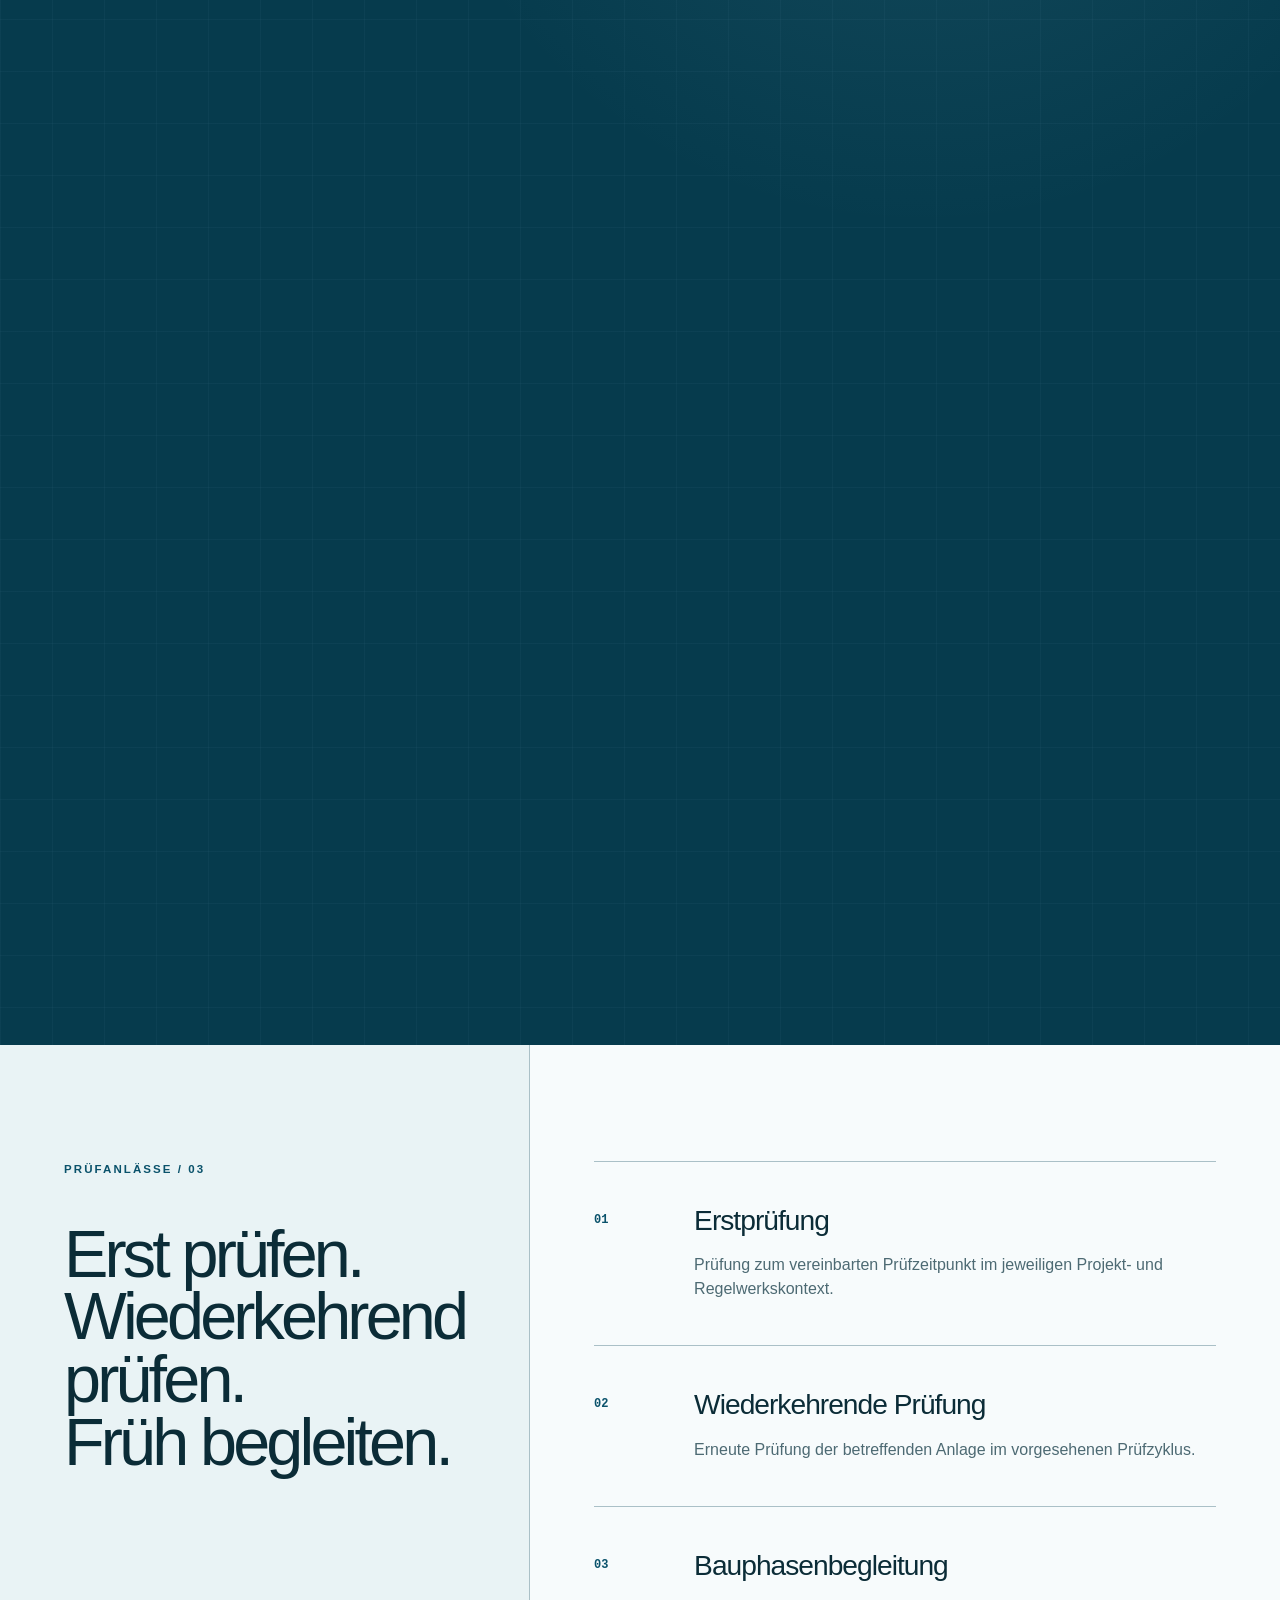
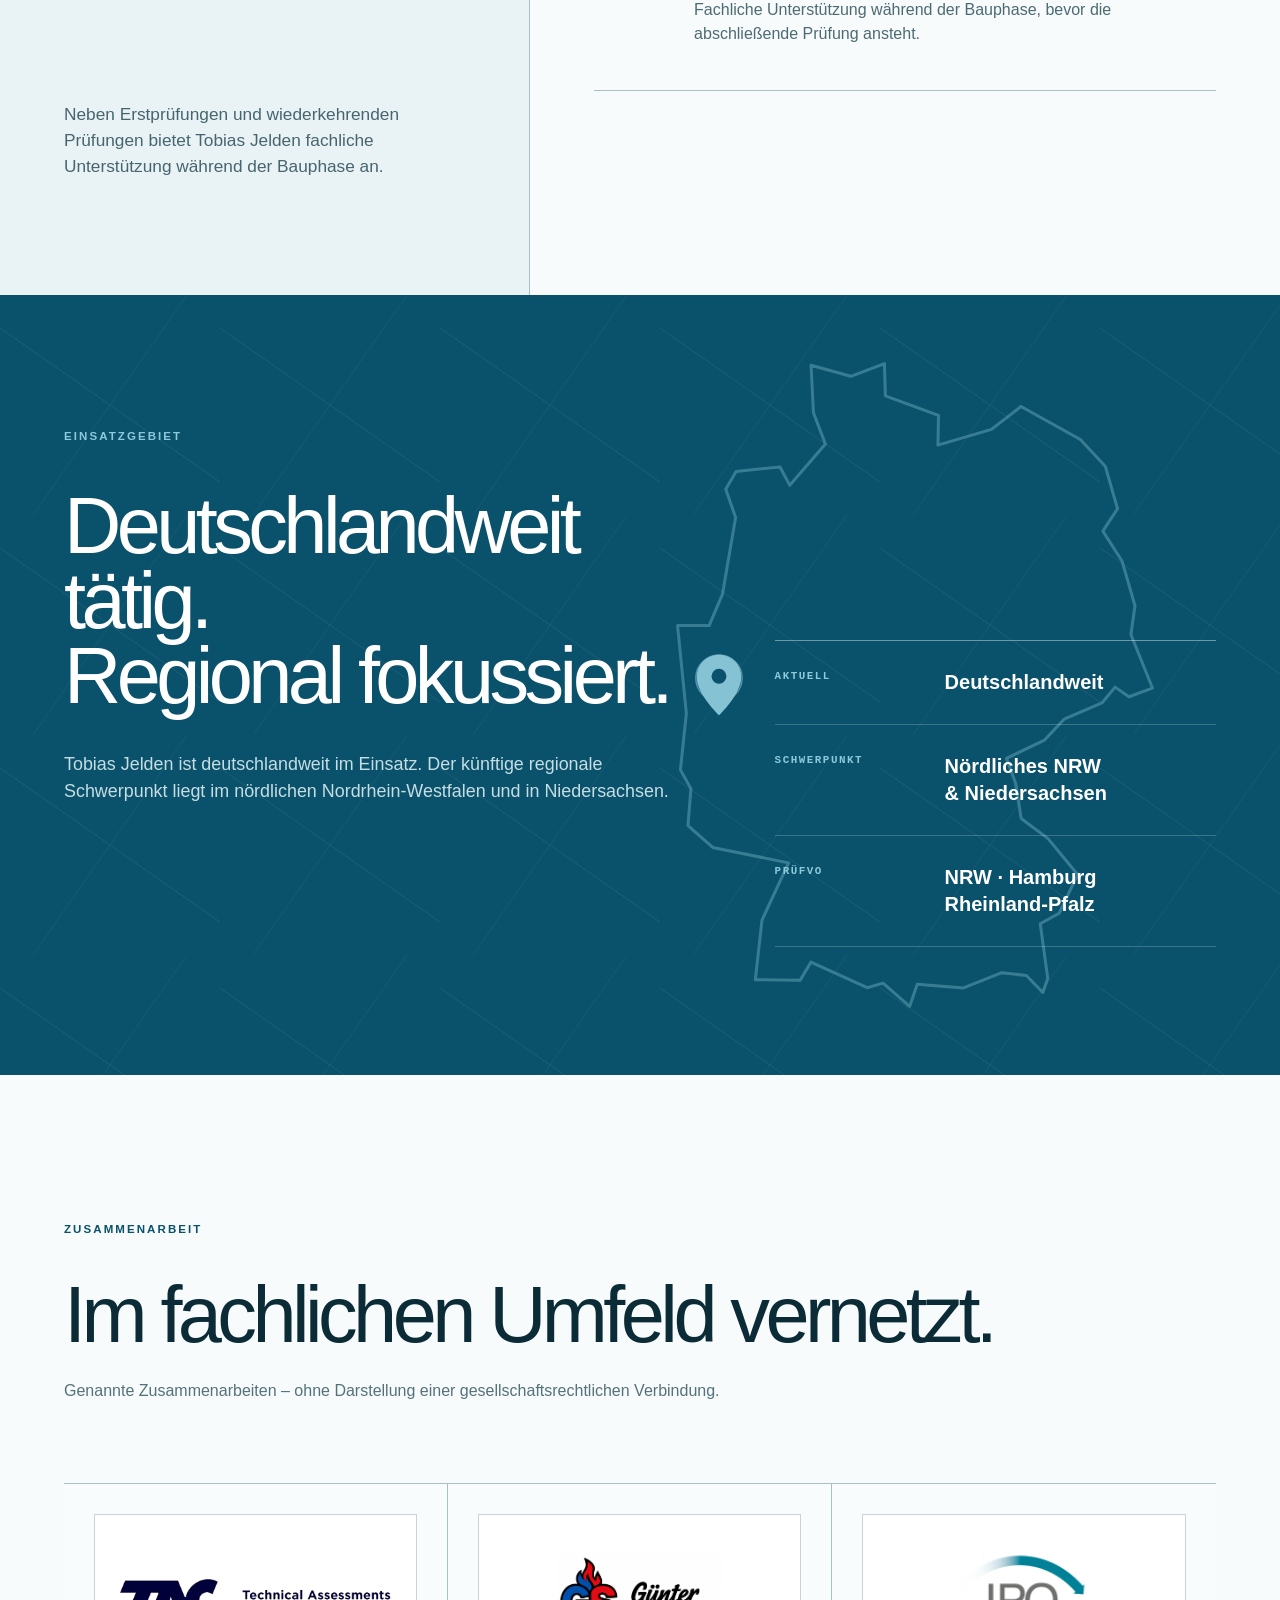
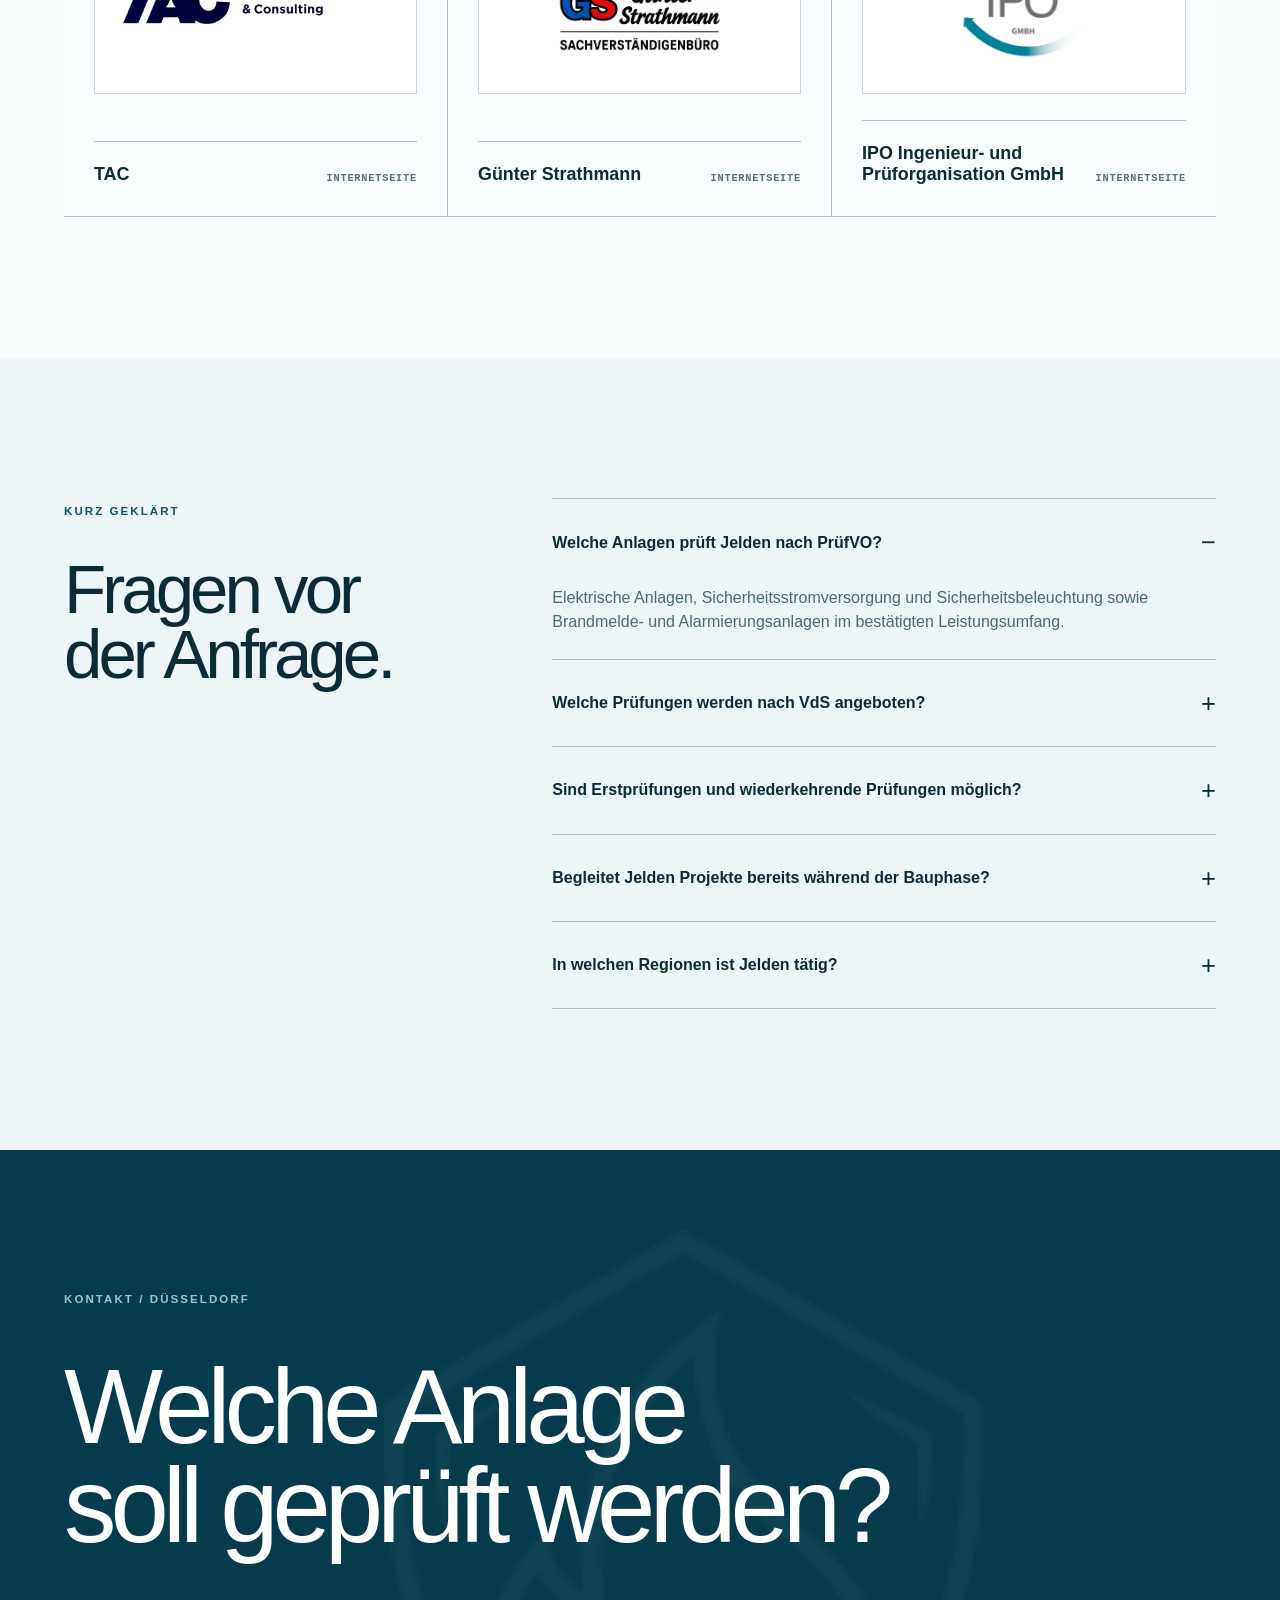
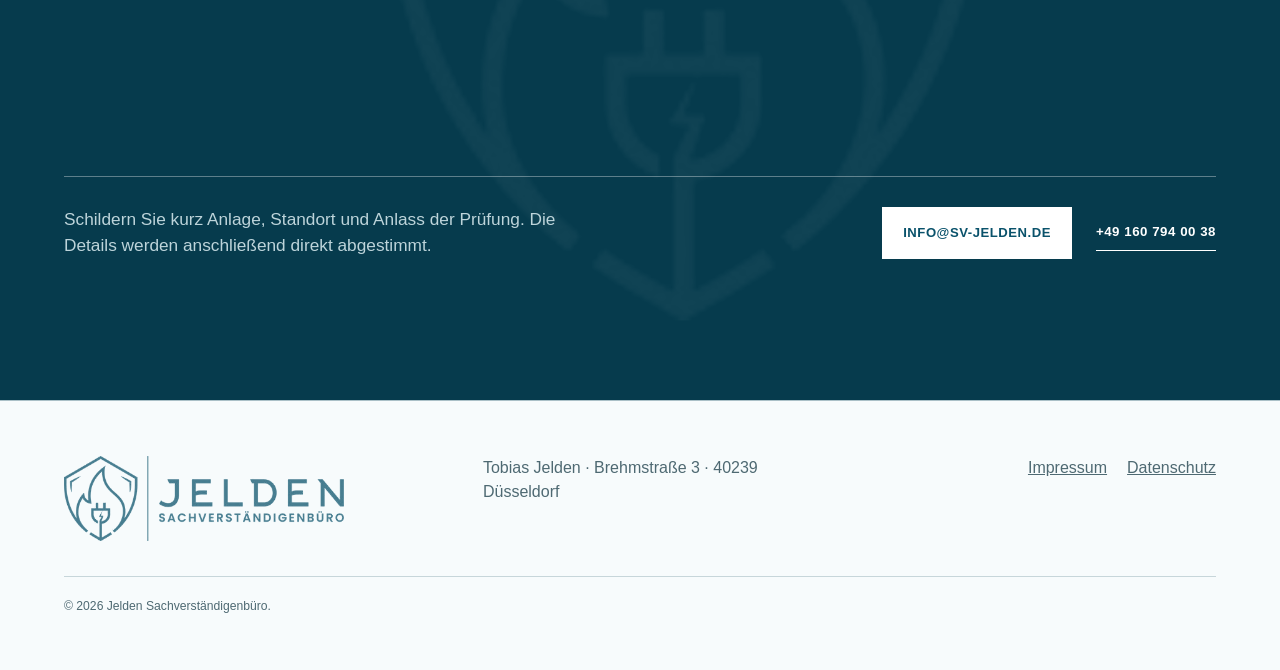
==== commit 06a05ddd: "Remove video fallback button and harden looping" ====
--- a/v2/index.html
+++ b/v2/index.html
@@ -12,8 +12,8 @@
   <title>Prüfsachverständiger Elektrotechnik | Jelden</title>
   <link rel="icon" href="../assets/favicon.ico?v=5">
   <link rel="apple-touch-icon" href="../assets/apple-touch-icon.png?v=5">
-  <link rel="stylesheet" href="styles.css?v=27">
-  <script src="script.js?v=10" defer></script>
+  <link rel="stylesheet" href="styles.css?v=28">
+  <script src="script.js?v=11" defer></script>
 </head>
 <body>
   <a class="skip-link" href="#main">Zum Inhalt springen</a>
@@ -41,7 +41,6 @@
           <source src="../assets/video/hero-jelden-pruefanlagen.webm?v=5" type="video/webm">
         </video>
       </div>
-      <button class="hero-video-control" type="button" data-hero-video-control hidden>Video starten</button>
       <div class="hero-content">
         <p class="kicker">Prüfsachverständiger Elektrotechnik · PrüfVO &amp; VdS</p>
         <h1>ELEKTRISCHE<br><span>ANLAGEN PRÜFEN.</span><br>PROJEKTE BEGLEITEN.</h1>
--- a/v2/styles.css
+++ b/v2/styles.css
@@ -87,8 +87,7 @@
   .hero-media::after{content:"";position:absolute;inset:0;z-index:2;background:linear-gradient(90deg,rgba(4,46,62,.72) 0%,rgba(4,46,62,.48) 48%,rgba(4,46,62,.68) 100%)}
   .hero-video{position:absolute;inset:-3%;width:106%;height:106%;object-fit:cover;pointer-events:none;filter:grayscale(1) saturate(.22) contrast(1.12);opacity:1}
   .hero-video-pruefanlagen{object-position:center center}
-  .hero-video-control{position:absolute;top:calc(var(--header-h) + 18px);right:var(--gutter);z-index:4;min-height:42px;padding:0 18px;border:1px solid rgba(255,255,255,.58);background:rgba(4,46,62,.72);color:#fff;font:600 .72rem/1 var(--font);letter-spacing:.1em;text-transform:uppercase;cursor:pointer;backdrop-filter:blur(8px)}
-  .hero-video-control[hidden]{display:none}
+
   .hero-content{align-self:center;min-width:0;width:100%;max-width:1120px;padding-bottom:40px}
   .kicker{color:#b9d9e2;margin-bottom:30px}
   .hero h1{font-size:clamp(4.2rem,6.6vw,8.6rem);line-height:.96;letter-spacing:-.07em;font-weight:520;white-space:nowrap}
@@ -231,7 +230,7 @@
   }
   @media(max-width:720px){
     :root{--header-h:74px;--gutter:22px}
-    .hero-video-control{top:calc(var(--header-h) + 10px);min-height:34px;padding-inline:12px;font-size:.62rem;letter-spacing:.08em}
+
     .brand{width:205px;height:52px}
     .hero{min-height:auto;padding-top:calc(var(--header-h) + 52px);grid-template-columns:1fr;grid-template-rows:auto auto auto;gap:24px}
     .hero-media{opacity:.2}
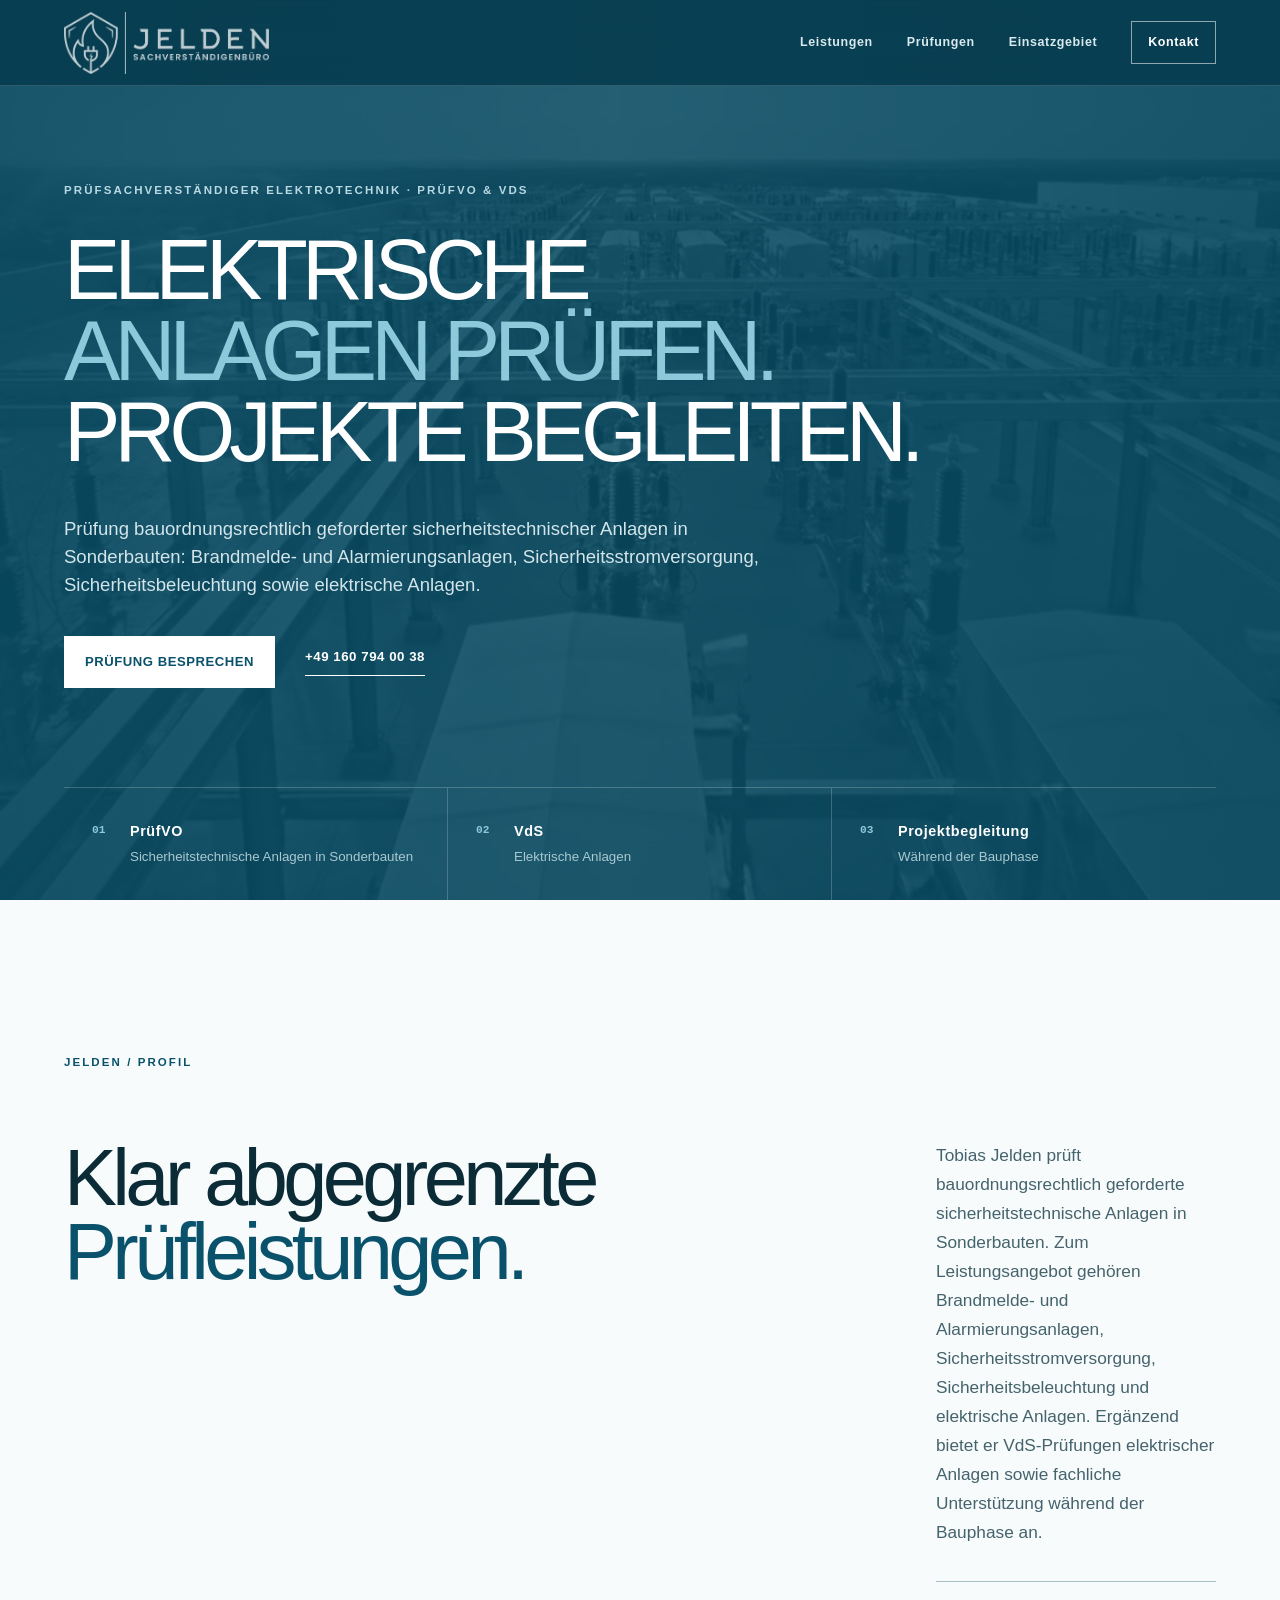
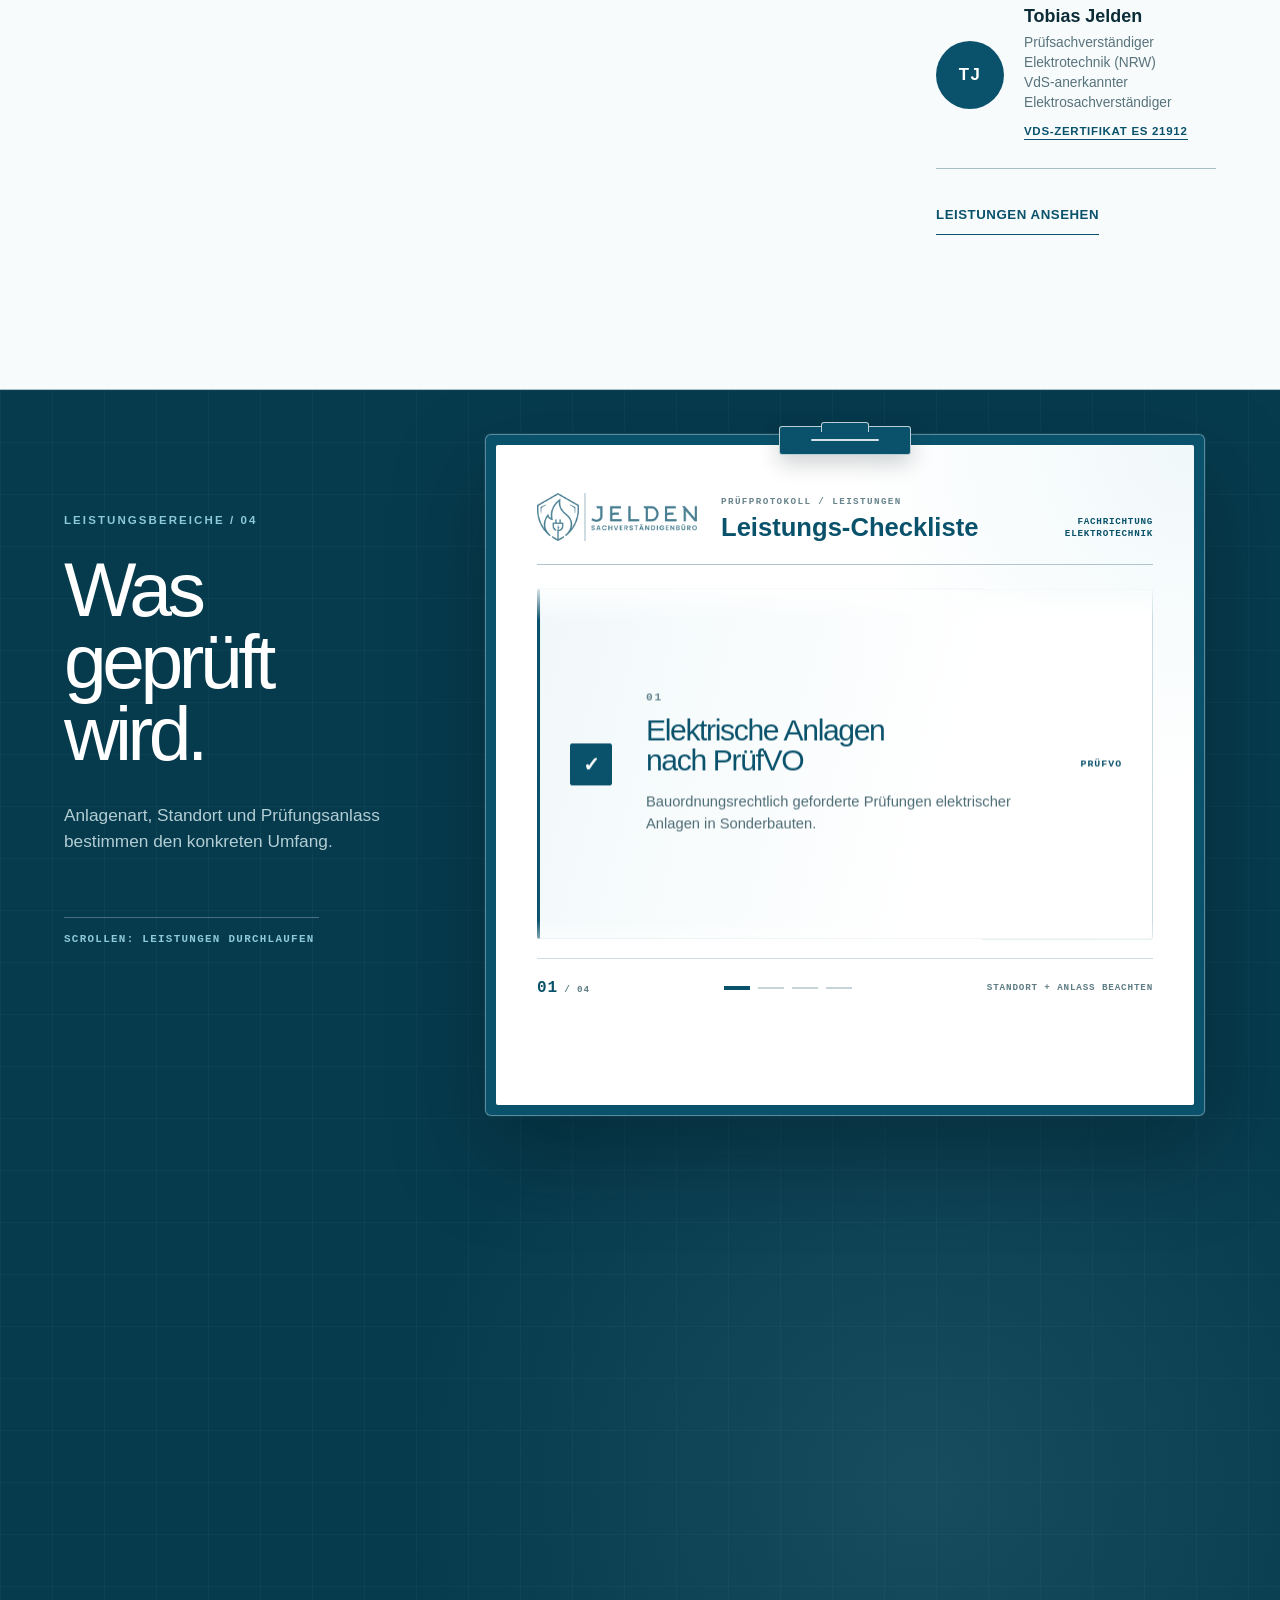
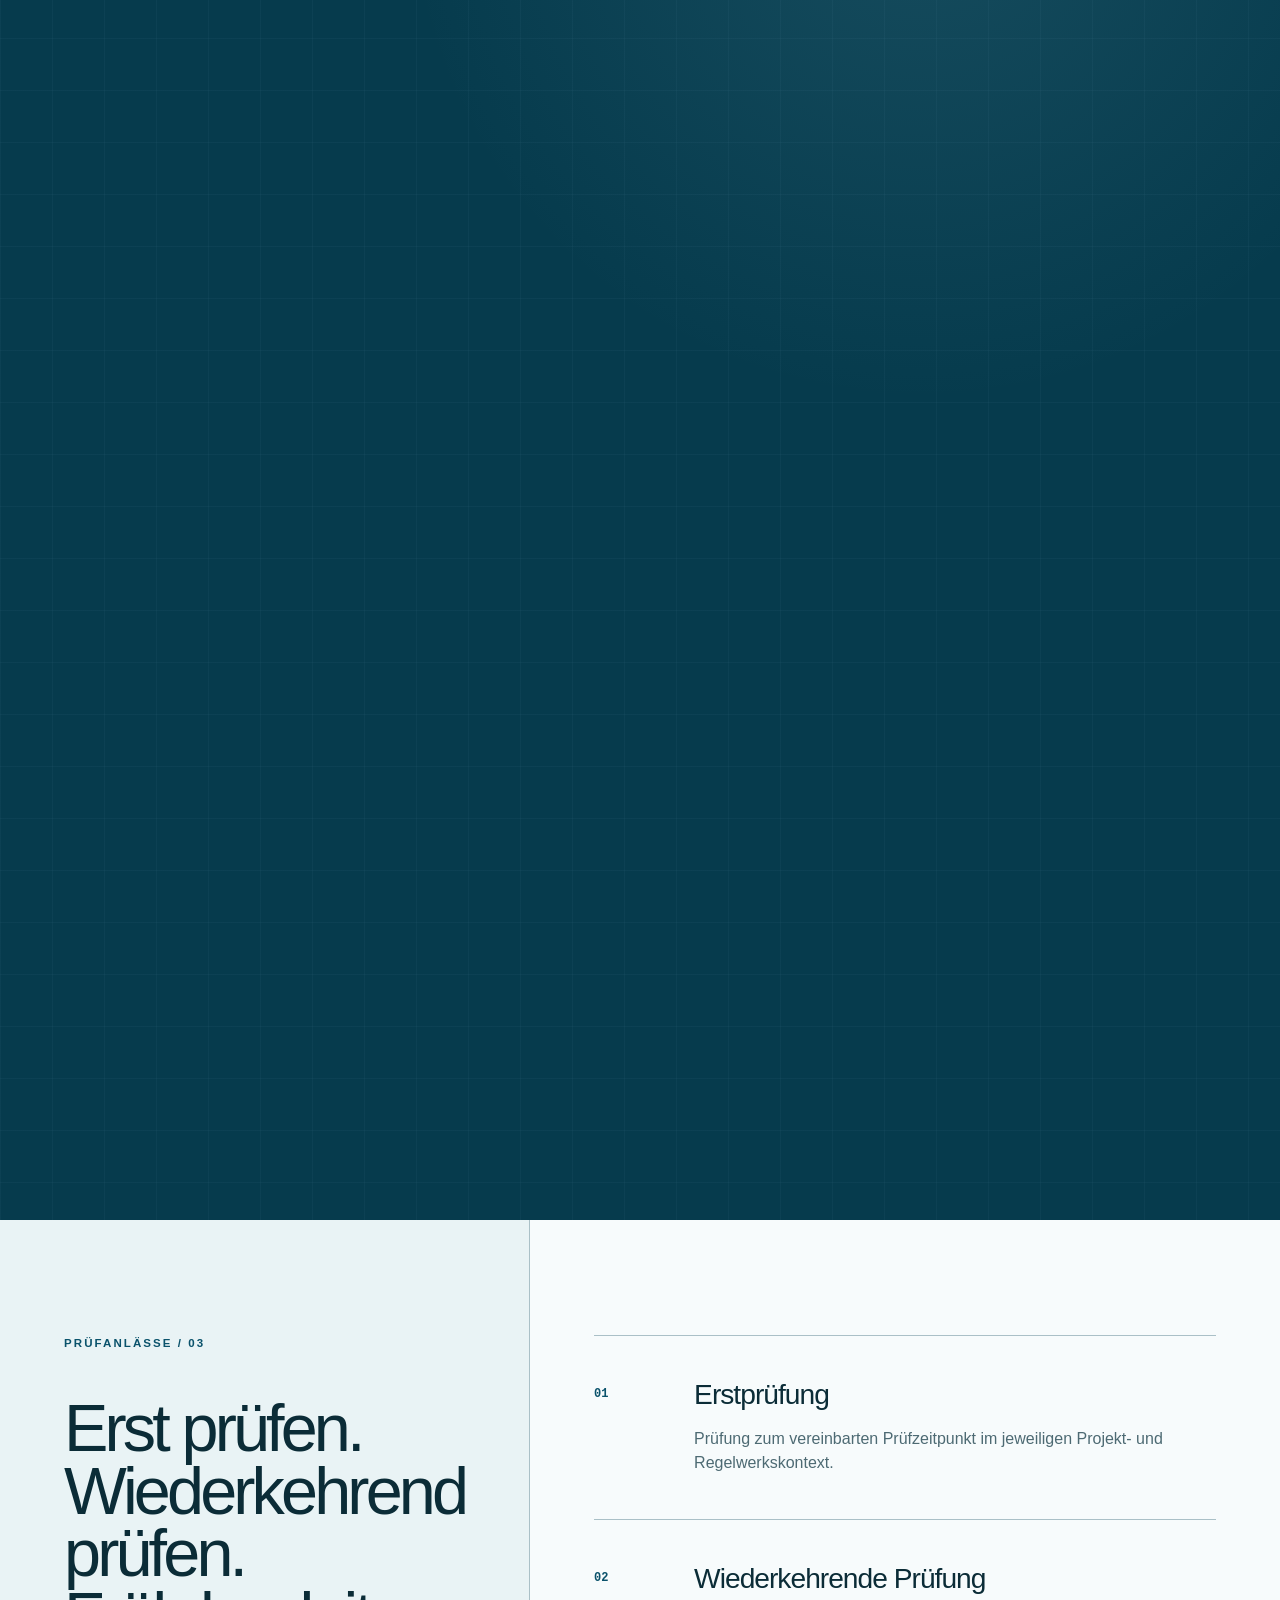
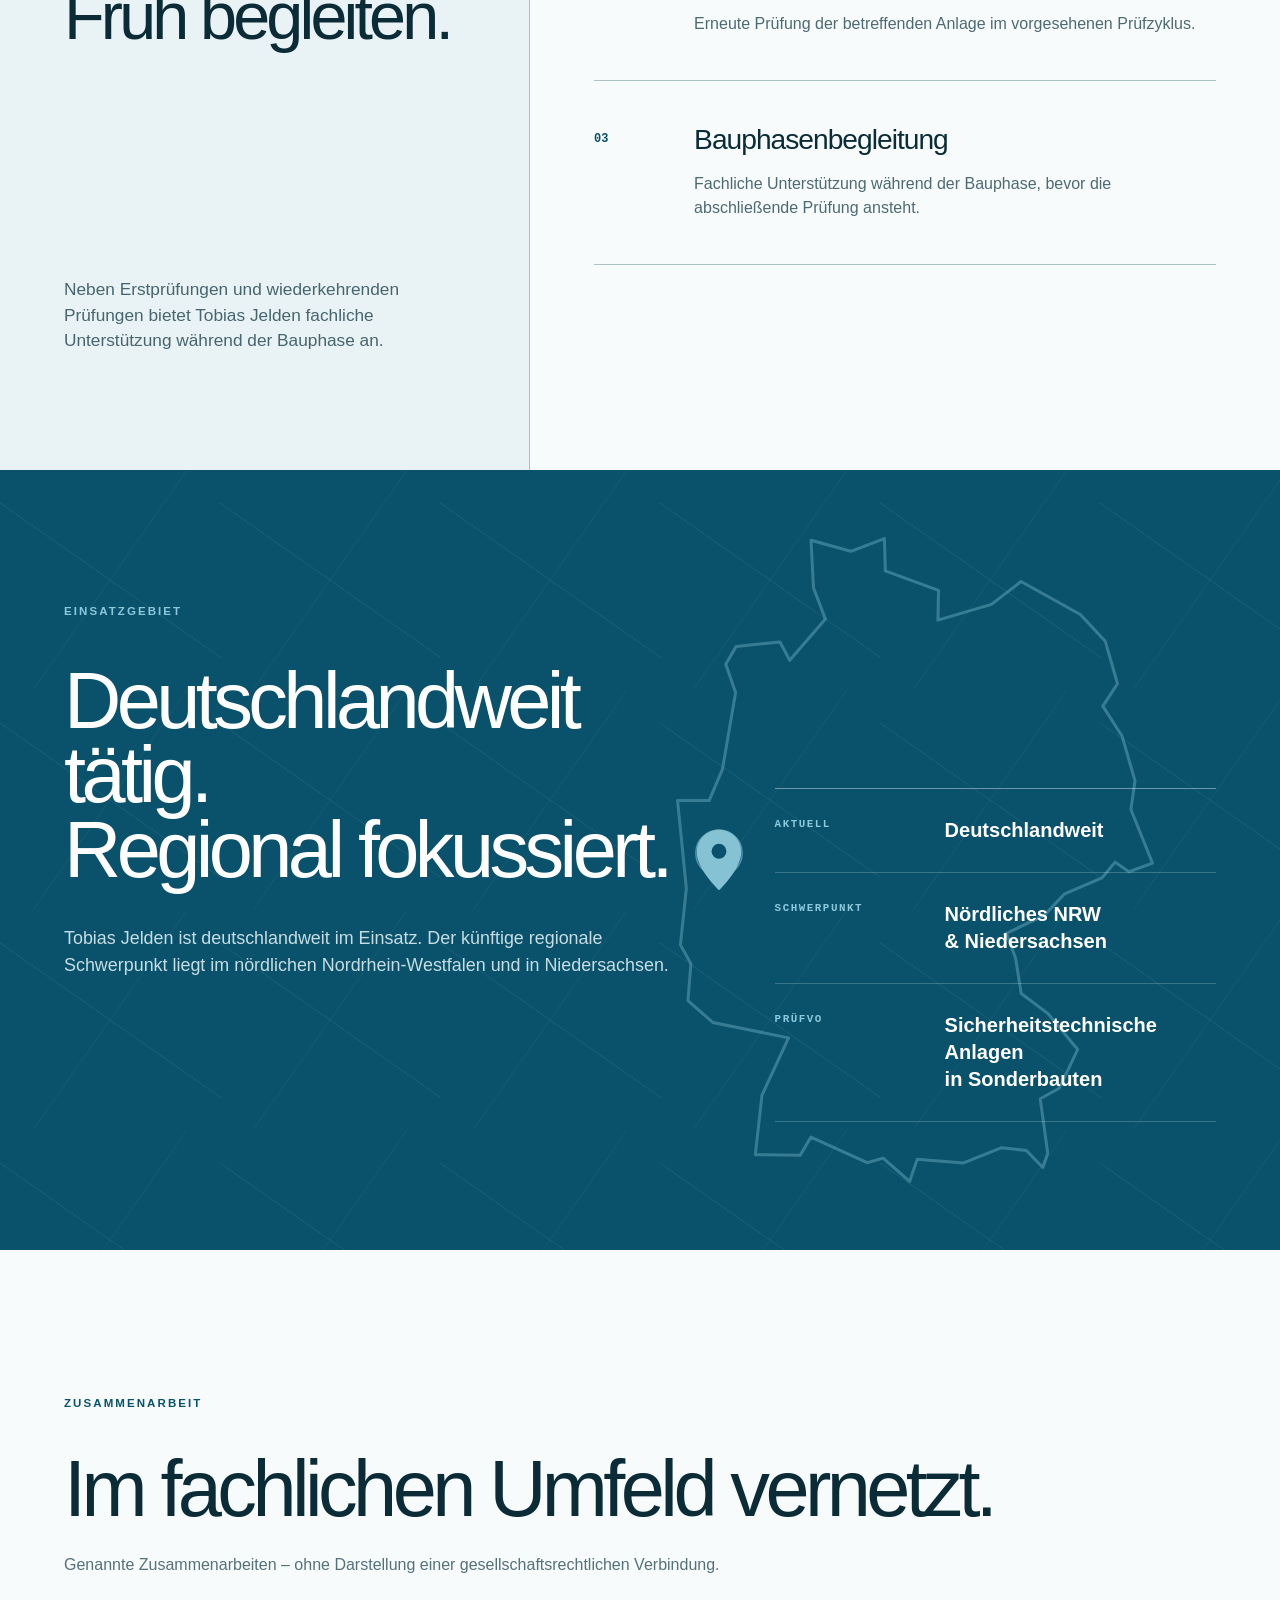
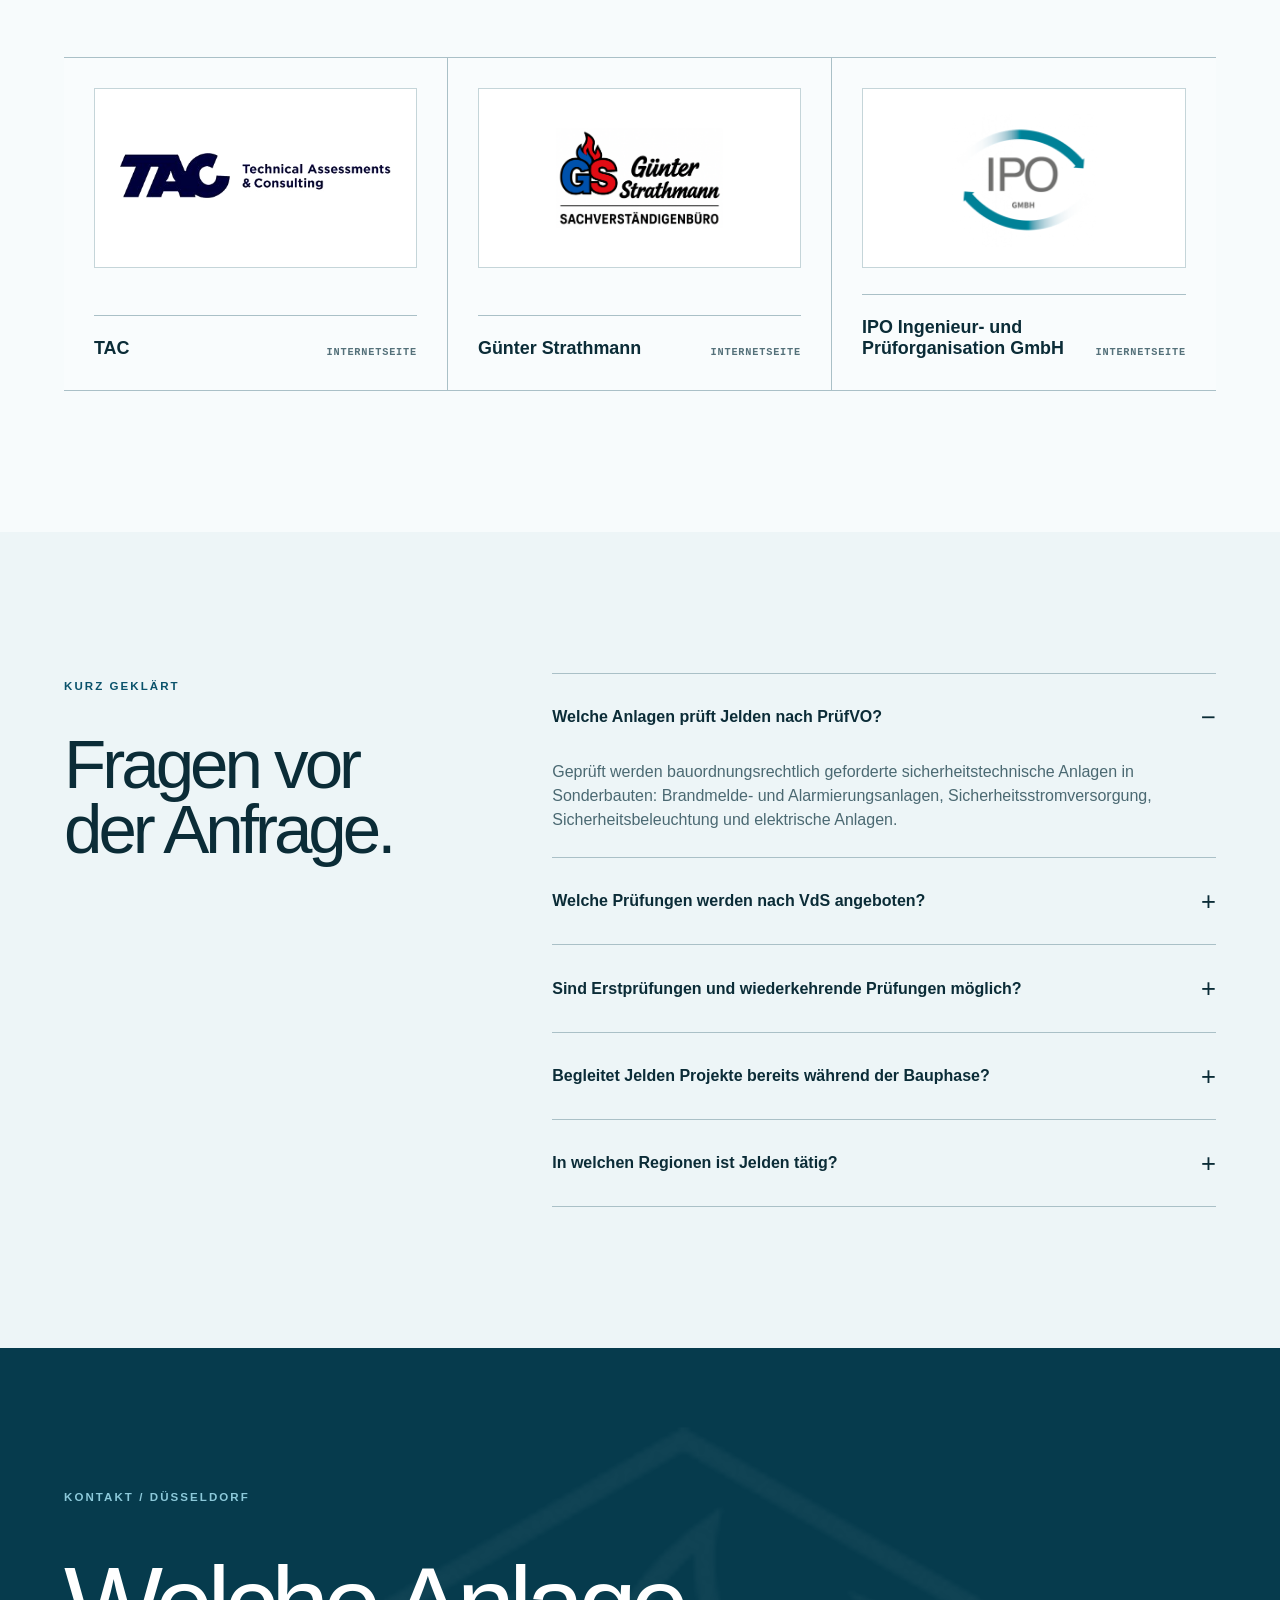
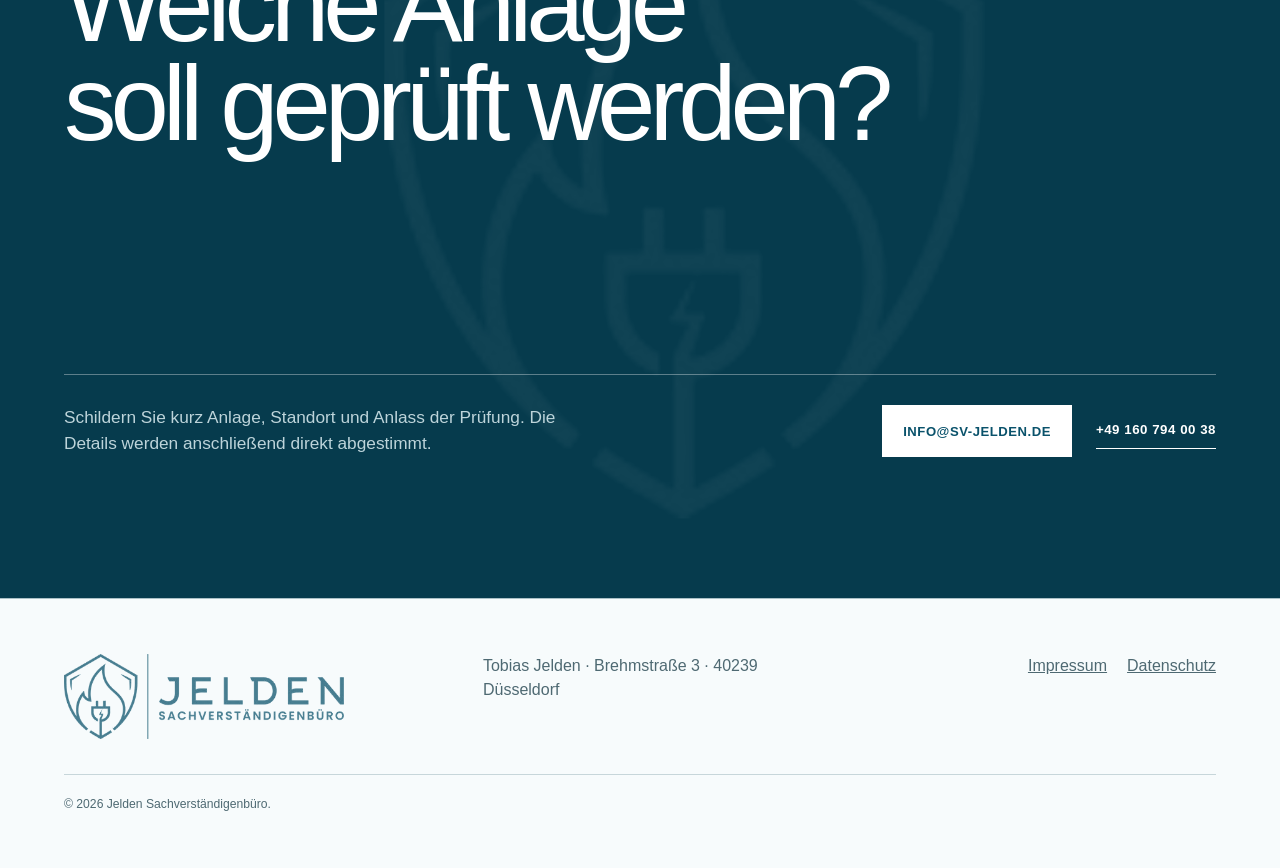
==== commit 965c64b9: "Prepare V2 review with revised services and separate legal drafts" ====
--- a/v2/index.html
+++ b/v2/index.html
@@ -13,7 +13,7 @@
   <link rel="icon" href="../assets/favicon.ico?v=5">
   <link rel="apple-touch-icon" href="../assets/apple-touch-icon.png?v=5">
   <link rel="stylesheet" href="styles.css?v=28">
-  <script src="script.js?v=11" defer></script>
+  <script src="script.js?v=13" defer></script>
 </head>
 <body>
   <a class="skip-link" href="#main">Zum Inhalt springen</a>
@@ -44,14 +44,14 @@
       <div class="hero-content">
         <p class="kicker">Prüfsachverständiger Elektrotechnik · PrüfVO &amp; VdS</p>
         <h1>ELEKTRISCHE<br><span>ANLAGEN PRÜFEN.</span><br>PROJEKTE BEGLEITEN.</h1>
-        <p class="hero-lead">Prüfungen nach PrüfVO in NRW, Hamburg und Rheinland-Pfalz sowie Prüfungen elektrischer Anlagen nach VdS. Für Erstprüfungen, wiederkehrende Prüfungen und fachliche Unterstützung während der Bauphase.</p>
+        <p class="hero-lead">Prüfung bauordnungsrechtlich geforderter sicherheitstechnischer Anlagen in Sonderbauten: Brandmelde- und Alarmierungsanlagen, Sicherheitsstromversorgung, Sicherheitsbeleuchtung sowie elektrische Anlagen.</p>
         <div class="hero-actions">
           <a class="button button-light" href="mailto:info@sv-jelden.de?subject=Anfrage%20zur%20Pr%C3%BCfung">Prüfung besprechen</a>
           <a class="text-link" href="tel:+491607940038">+49 160 794 00 38</a>
         </div>
       </div>
       <div class="hero-facts">
-        <div><span>01</span><strong>PrüfVO</strong><small>NRW · Hamburg · Rheinland-Pfalz</small></div>
+        <div><span>01</span><strong>PrüfVO</strong><small>Sicherheitstechnische Anlagen in Sonderbauten</small></div>
         <div><span>02</span><strong>VdS</strong><small>Elektrische Anlagen</small></div>
         <div><span>03</span><strong>Projektbegleitung</strong><small>Während der Bauphase</small></div>
       </div>
@@ -61,7 +61,7 @@
       <div class="section-code">JELDEN / PROFIL</div>
       <h2 id="statement-title">Klar abgegrenzte<br><span>Prüfleistungen.</span></h2>
       <div class="statement-copy">
-        <p>Tobias Jelden prüft elektrotechnische Anlagen nach PrüfVO und elektrische Anlagen nach VdS. Der Leistungsumfang umfasst Erstprüfungen, wiederkehrende Prüfungen und fachliche Unterstützung während der Bauphase.</p>
+        <p>Tobias Jelden prüft bauordnungsrechtlich geforderte sicherheitstechnische Anlagen in Sonderbauten. Zum Leistungsangebot gehören Brandmelde- und Alarmierungsanlagen, Sicherheitsstromversorgung, Sicherheitsbeleuchtung und elektrische Anlagen. Ergänzend bietet er VdS-Prüfungen elektrischer Anlagen sowie fachliche Unterstützung während der Bauphase an.</p>
         <div class="profile-proof" aria-label="Qualifikation von Tobias Jelden">
           <span class="profile-monogram" aria-hidden="true">TJ</span>
           <div>
@@ -94,7 +94,7 @@
               <div class="service-list" aria-label="Vier Leistungsbereiche, die beim Scrollen nacheinander angezeigt werden">
                 <article class="service-row is-active is-checked" data-clipboard-item>
                   <span class="service-check" aria-hidden="true">✓</span>
-                  <div><span class="service-number">01</span><h3>Elektrische Anlagen nach PrüfVO</h3><p>Prüfungen elektrischer Anlagen im bestätigten Leistungsumfang für NRW, Hamburg und Rheinland-Pfalz.</p></div>
+                  <div><span class="service-number">01</span><h3>Elektrische Anlagen nach PrüfVO</h3><p>Bauordnungsrechtlich geforderte Prüfungen elektrischer Anlagen in Sonderbauten.</p></div>
                   <span class="service-tag">PRÜFVO</span>
                 </article>
                 <article class="service-row" data-clipboard-item>
@@ -150,7 +150,7 @@
       <div class="territory-data">
         <div><span>AKTUELL</span><strong>Deutschlandweit</strong></div>
         <div><span>SCHWERPUNKT</span><strong>Nördliches NRW<br>& Niedersachsen</strong></div>
-        <div><span>PRÜFVO</span><strong>NRW · Hamburg<br>Rheinland-Pfalz</strong></div>
+        <div><span>PRÜFVO</span><strong>Sicherheitstechnische Anlagen<br>in Sonderbauten</strong></div>
       </div>
     </section>
 
@@ -188,7 +188,7 @@
       <div class="faq-list" data-accordion>
         <article class="faq-item is-open">
           <button id="faq-question-1" type="button" aria-expanded="true" aria-controls="faq-answer-1"><span>Welche Anlagen prüft Jelden nach PrüfVO?</span><span class="faq-icon">−</span></button>
-          <div class="faq-answer" id="faq-answer-1" role="region" aria-labelledby="faq-question-1" aria-hidden="false"><p>Elektrische Anlagen, Sicherheitsstromversorgung und Sicherheitsbeleuchtung sowie Brandmelde- und Alarmierungsanlagen im bestätigten Leistungsumfang.</p></div>
+          <div class="faq-answer" id="faq-answer-1" role="region" aria-labelledby="faq-question-1" aria-hidden="false"><p>Geprüft werden bauordnungsrechtlich geforderte sicherheitstechnische Anlagen in Sonderbauten: Brandmelde- und Alarmierungsanlagen, Sicherheitsstromversorgung, Sicherheitsbeleuchtung und elektrische Anlagen.</p></div>
         </article>
         <article class="faq-item">
           <button id="faq-question-2" type="button" aria-expanded="false" aria-controls="faq-answer-2"><span>Welche Prüfungen werden nach VdS angeboten?</span><span class="faq-icon">+</span></button>
@@ -204,7 +204,7 @@
         </article>
         <article class="faq-item">
           <button id="faq-question-5" type="button" aria-expanded="false" aria-controls="faq-answer-5"><span>In welchen Regionen ist Jelden tätig?</span><span class="faq-icon">+</span></button>
-          <div class="faq-answer" id="faq-answer-5" role="region" aria-labelledby="faq-question-5" aria-hidden="true"><p>Deutschlandweit. Der künftige regionale Schwerpunkt liegt im nördlichen NRW und in Niedersachsen. PrüfVO-Leistungen werden für NRW, Hamburg und Rheinland-Pfalz ausgewiesen.</p></div>
+          <div class="faq-answer" id="faq-answer-5" role="region" aria-labelledby="faq-question-5" aria-hidden="true"><p>Deutschlandweit. Der künftige regionale Schwerpunkt liegt im nördlichen NRW und in Niedersachsen.</p></div>
         </article>
       </div>
     </section>
@@ -226,24 +226,9 @@
   <footer class="site-footer">
     <a class="footer-brand" href="#top"><img src="../assets/brand/logo-teal-transparent.png" alt="Jelden Sachverständigenbüro"></a>
     <address>Tobias Jelden · Brehmstraße 3 · 40239 Düsseldorf</address>
-    <div class="footer-links"><button type="button" data-legal="impressum">Impressum</button><button type="button" data-legal="privacy">Datenschutz</button></div>
+    <div class="footer-links"><a href="impressum.html">Impressum</a><a href="datenschutz.html">Datenschutz</a></div>
     <p>© <span data-year></span> Jelden Sachverständigenbüro.</p>
   </footer>
 
-  <dialog class="legal-dialog" data-dialog="impressum" data-legal-dialog aria-labelledby="impressum-title">
-    <button class="dialog-close" type="button" data-dialog-close data-legal-close aria-label="Schließen">×</button>
-    <span class="section-code">ENTWURF</span>
-    <h2 id="impressum-title">Impressum</h2>
-    <p><strong>Tobias Jelden</strong><br>Prüfsachverständiger – Fachrichtung Elektrotechnik (NRW)<br>Brehmstraße 3<br>40239 Düsseldorf</p>
-    <p>Telefon: +49 160 794 00 38<br>E-Mail: info@sv-jelden.de</p>
-    <p><strong>Hinweis:</strong> Berufsrechtliche Pflichtangaben sind vor der Liveschaltung vollständig zu ergänzen und rechtlich zu prüfen.</p>
-  </dialog>
-  <dialog class="legal-dialog" data-dialog="privacy" aria-labelledby="privacy-title">
-    <button class="dialog-close" type="button" data-dialog-close aria-label="Schließen">×</button>
-    <span class="section-code">ENTWURF</span>
-    <h2 id="privacy-title">Datenschutz</h2>
-    <p>Diese Designvorschau enthält keine Formulare, Analyse- oder Trackingdienste. Beim Aufruf über GitHub Pages gelten ergänzend die technischen Rahmenbedingungen des Hosting-Anbieters.</p>
-    <p>Eine vollständige Datenschutzerklärung ist vor der Liveschaltung auf den Produktivdomains bereitzustellen und rechtlich zu prüfen.</p>
-  </dialog>
 </body>
 </html>
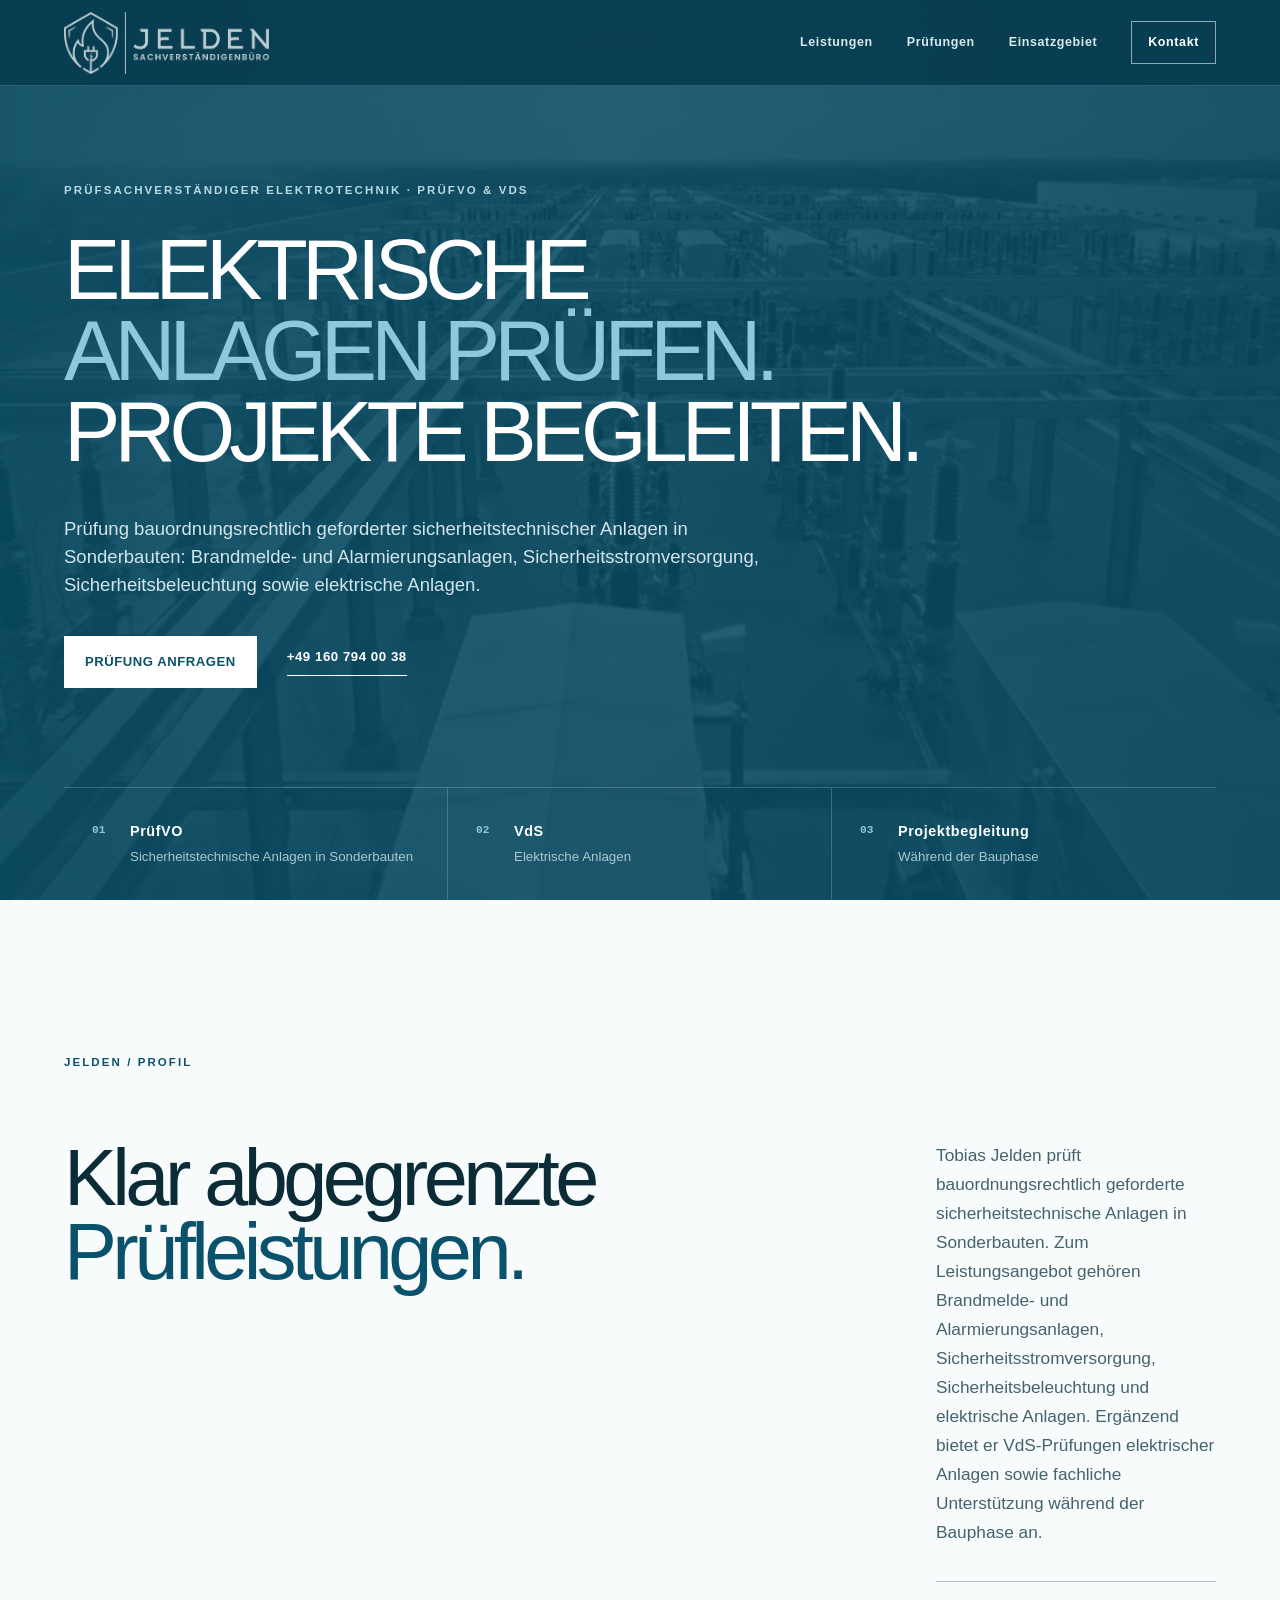
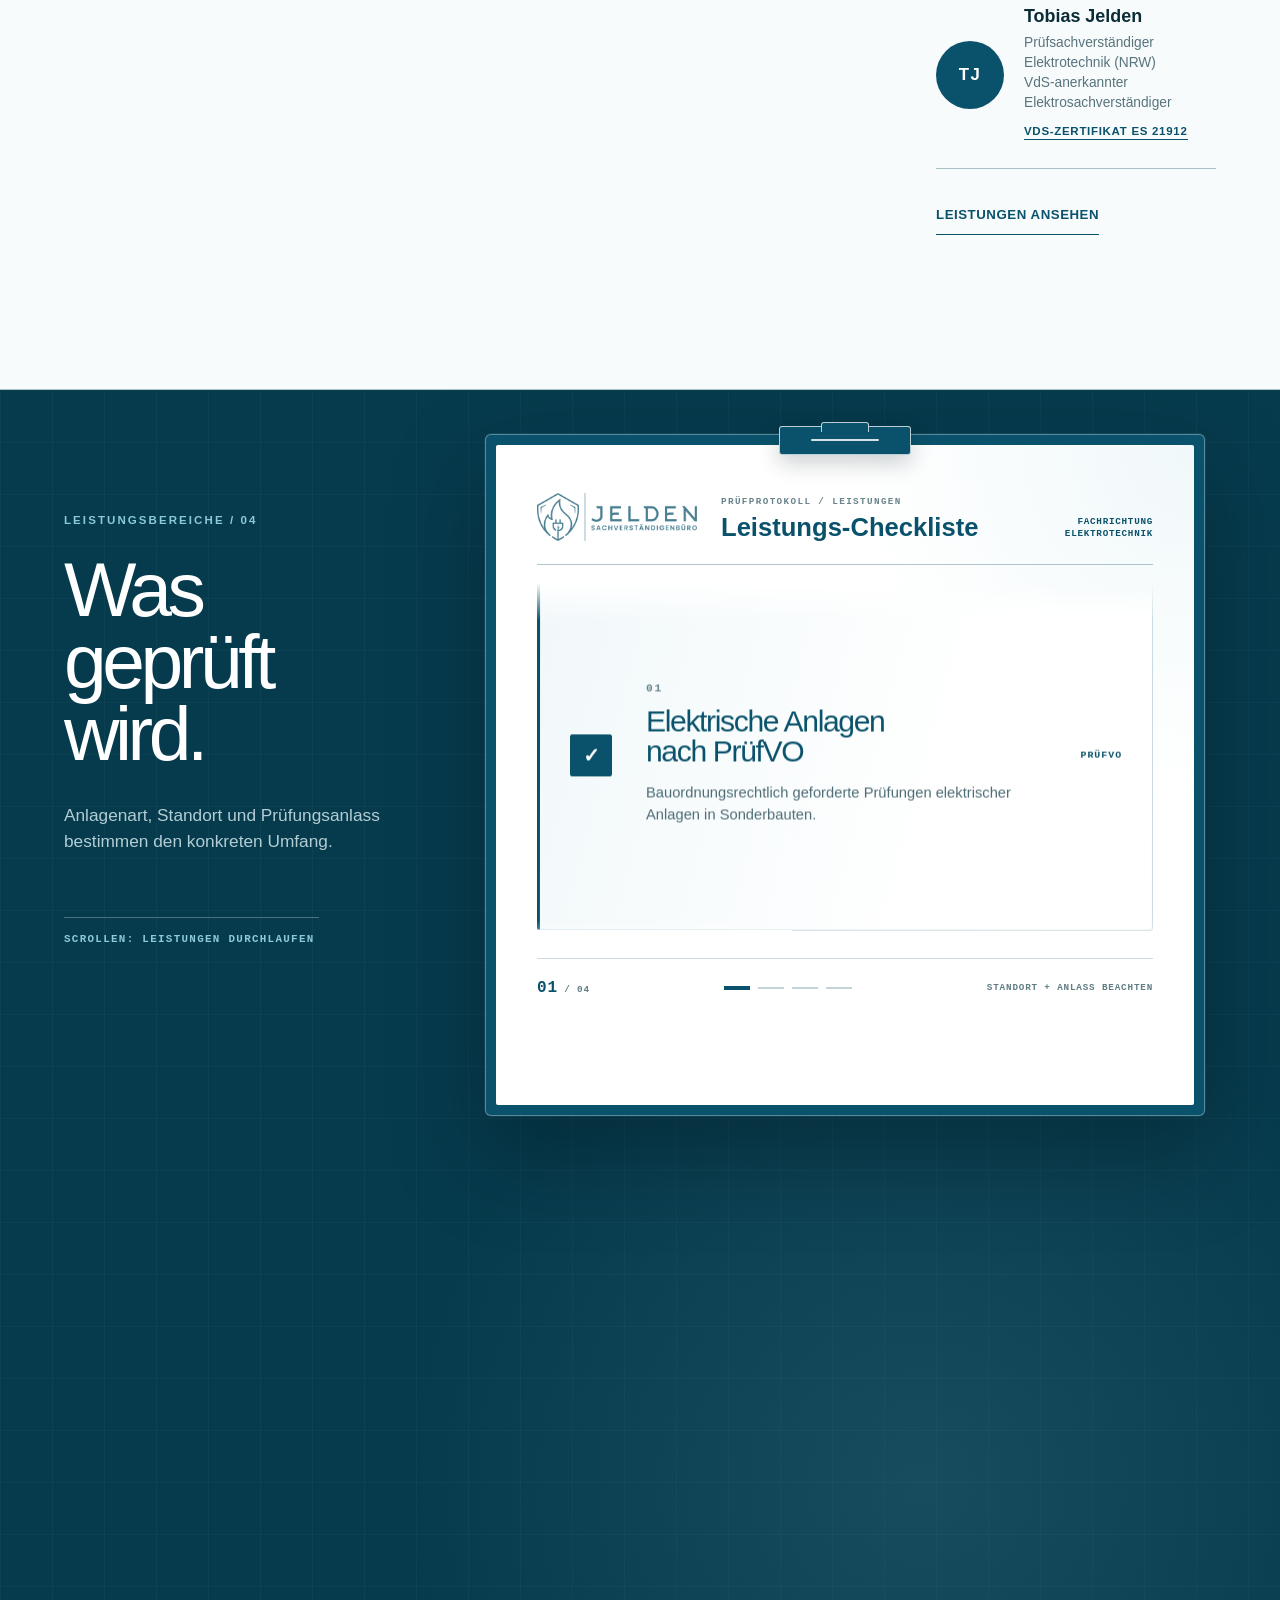
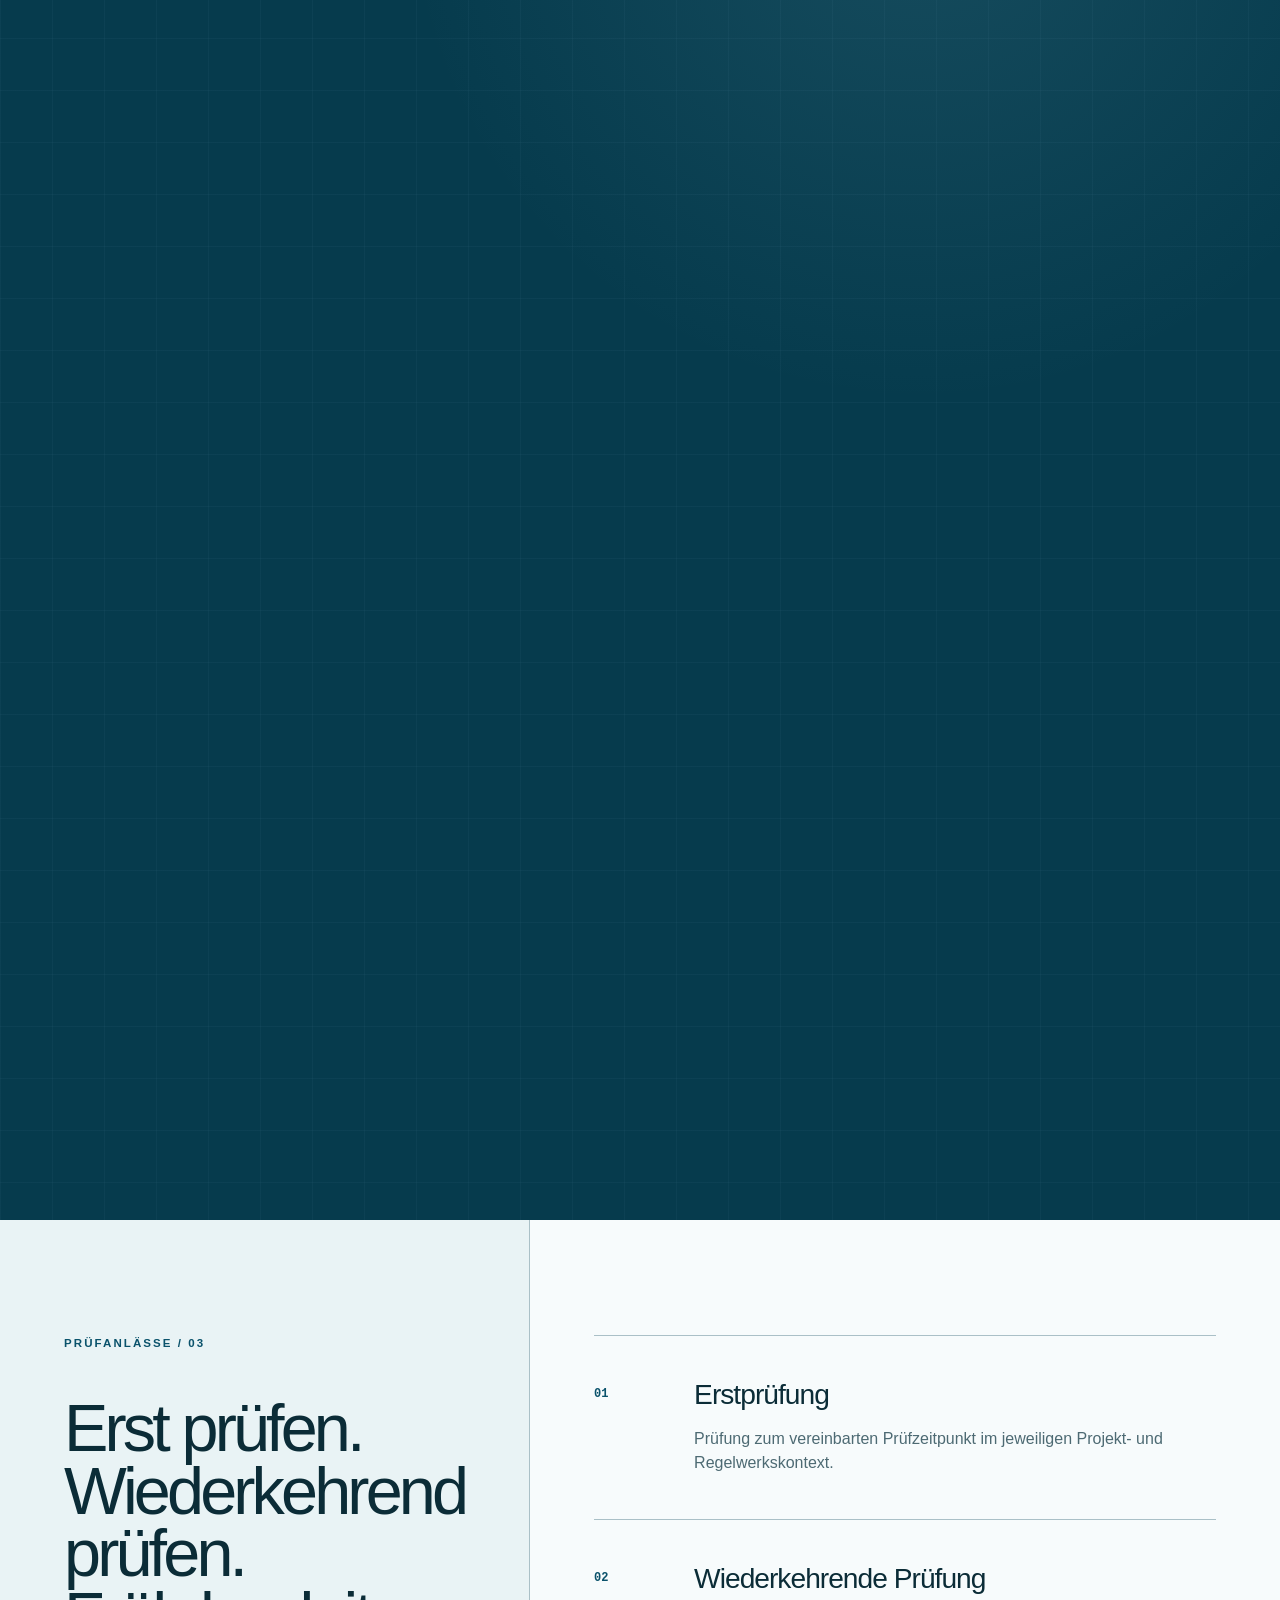
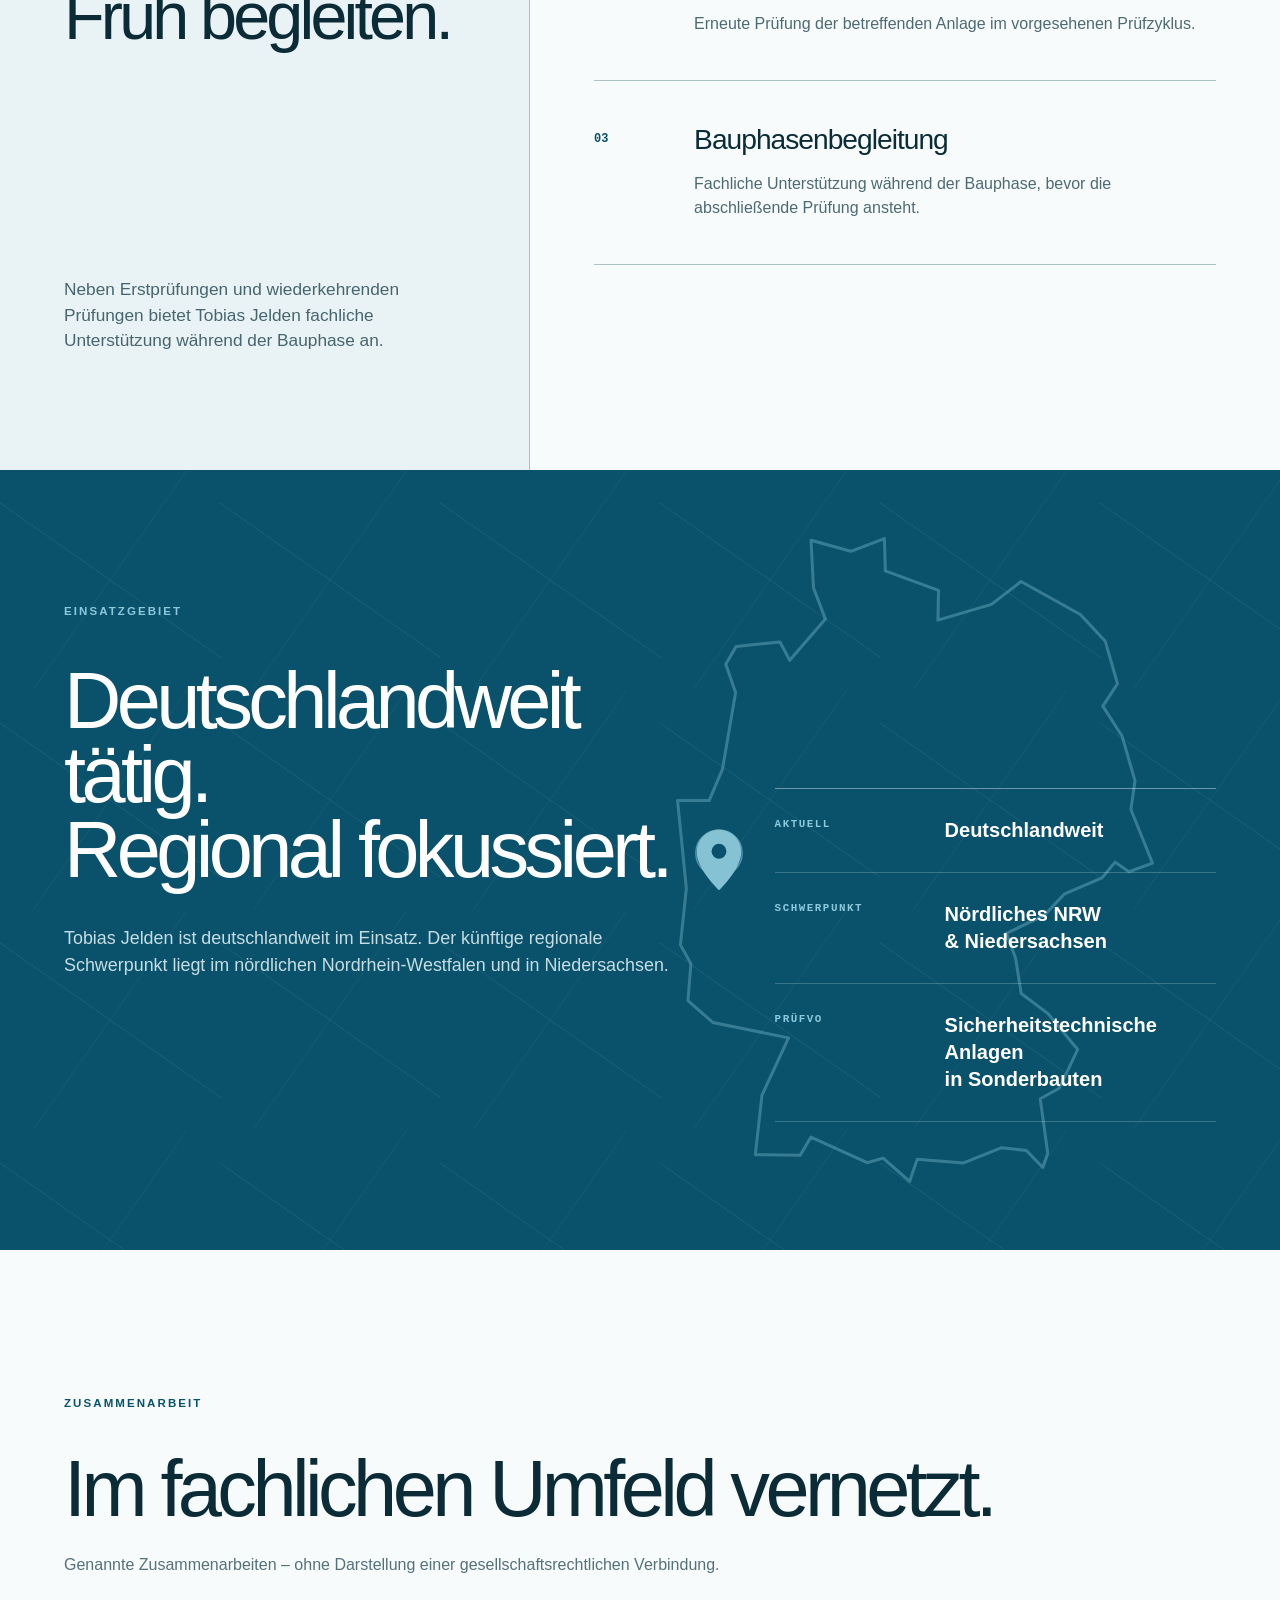
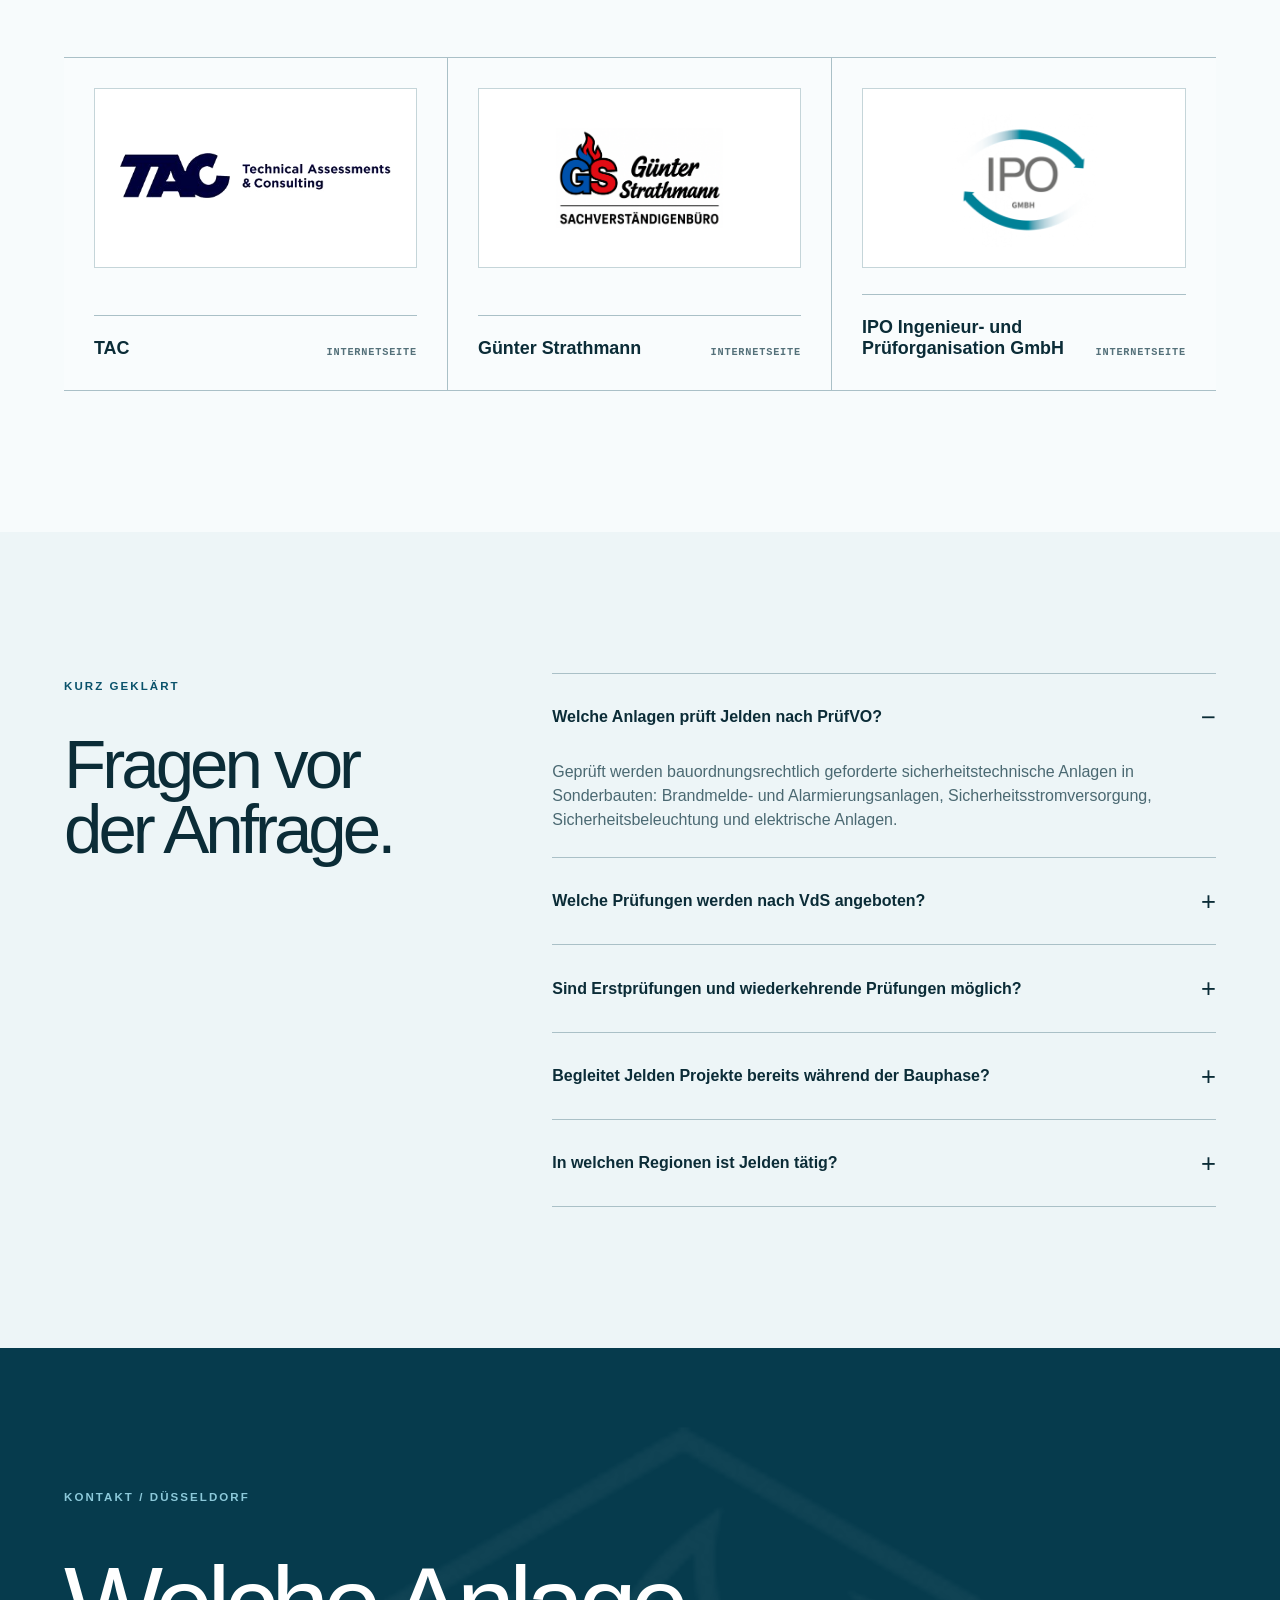
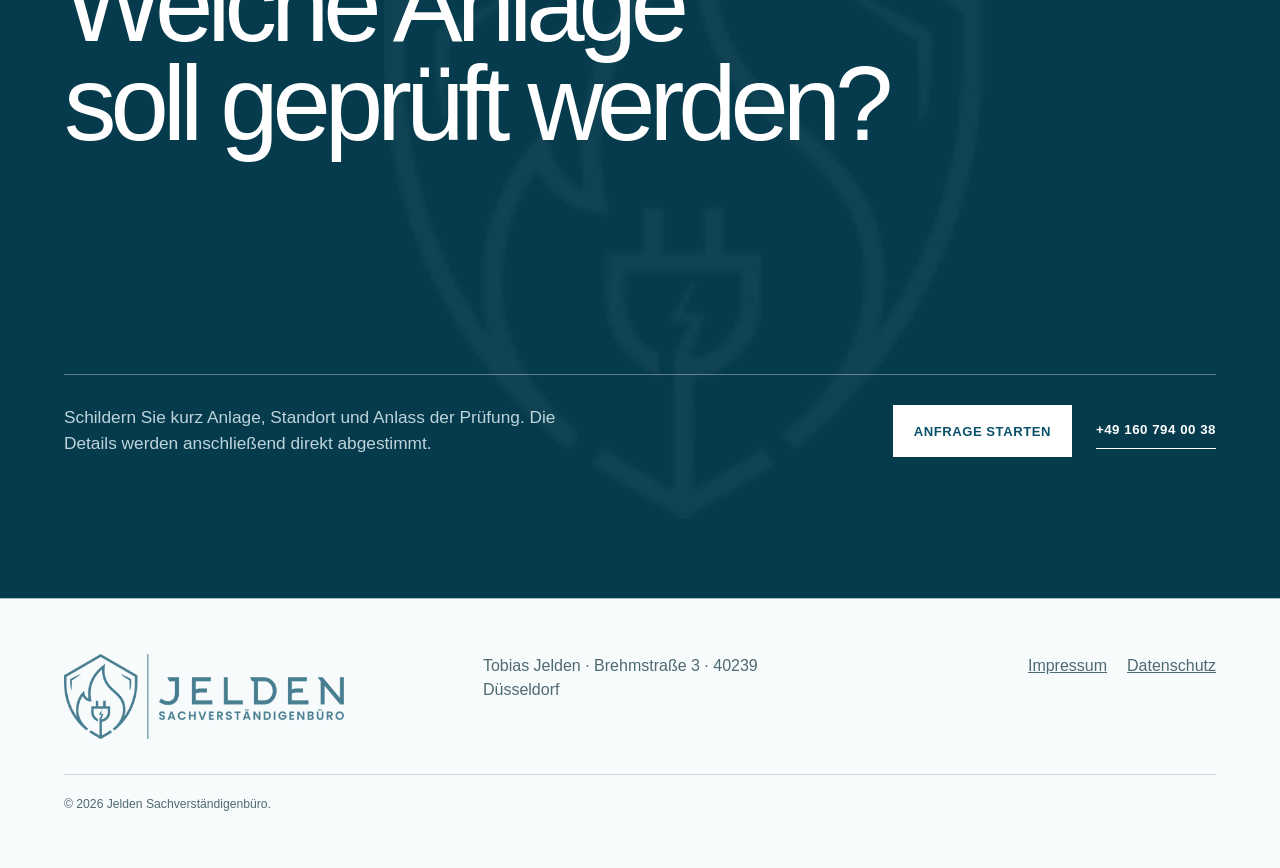
==== commit 7ac39913: "Add contact funnel preview with preferred reply channel" ====
--- a/v2/index.html
+++ b/v2/index.html
@@ -46,7 +46,7 @@
         <h1>ELEKTRISCHE<br><span>ANLAGEN PRÜFEN.</span><br>PROJEKTE BEGLEITEN.</h1>
         <p class="hero-lead">Prüfung bauordnungsrechtlich geforderter sicherheitstechnischer Anlagen in Sonderbauten: Brandmelde- und Alarmierungsanlagen, Sicherheitsstromversorgung, Sicherheitsbeleuchtung sowie elektrische Anlagen.</p>
         <div class="hero-actions">
-          <a class="button button-light" href="mailto:info@sv-jelden.de?subject=Anfrage%20zur%20Pr%C3%BCfung">Prüfung besprechen</a>
+          <a class="button button-light" href="kontakt.html">Prüfung anfragen</a>
           <a class="text-link" href="tel:+491607940038">+49 160 794 00 38</a>
         </div>
       </div>
@@ -216,7 +216,7 @@
       <div class="contact-bottom">
         <p>Schildern Sie kurz Anlage, Standort und Anlass der Prüfung. Die Details werden anschließend direkt abgestimmt.</p>
         <div class="contact-actions">
-          <a class="button button-light" href="mailto:info@sv-jelden.de?subject=Anfrage%20zur%20Pr%C3%BCfung">info@sv-jelden.de</a>
+          <a class="button button-light" href="kontakt.html">Anfrage starten</a>
           <a class="text-link" href="tel:+491607940038">+49 160 794 00 38</a>
         </div>
       </div>
